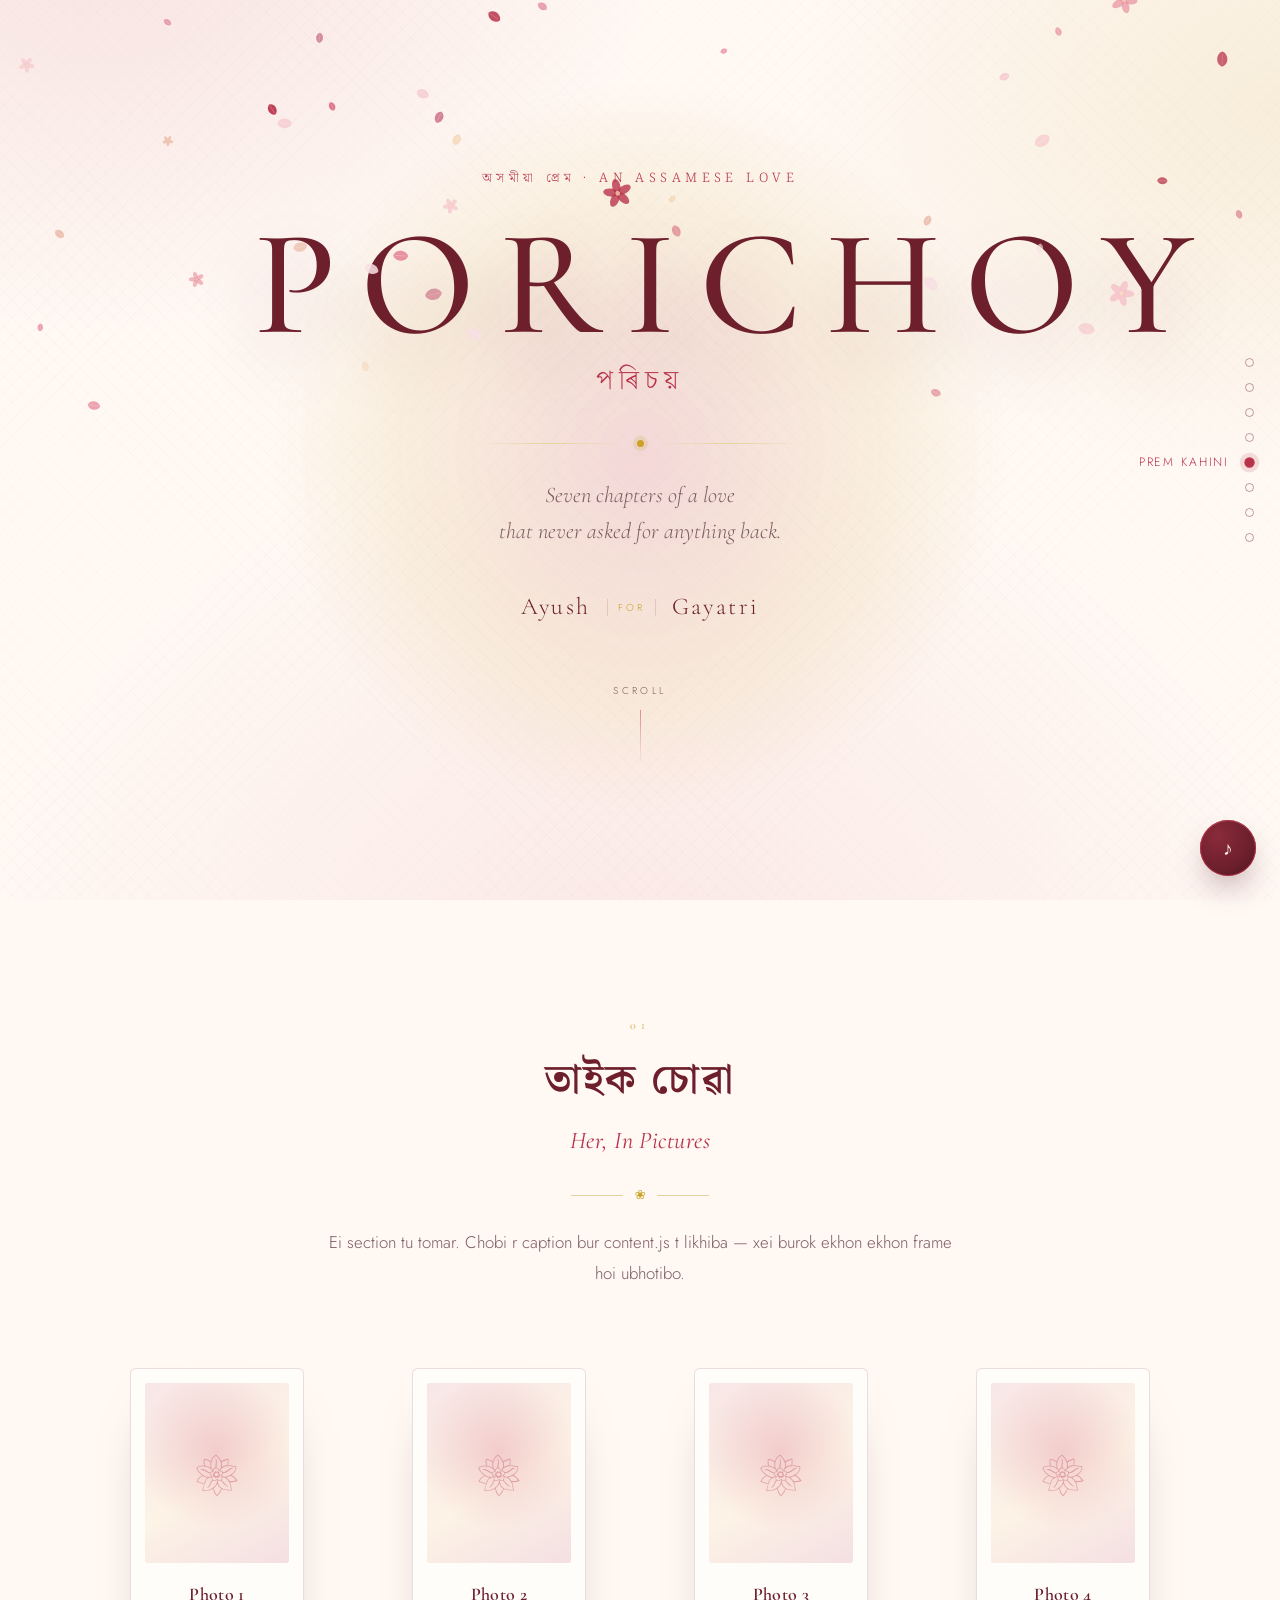
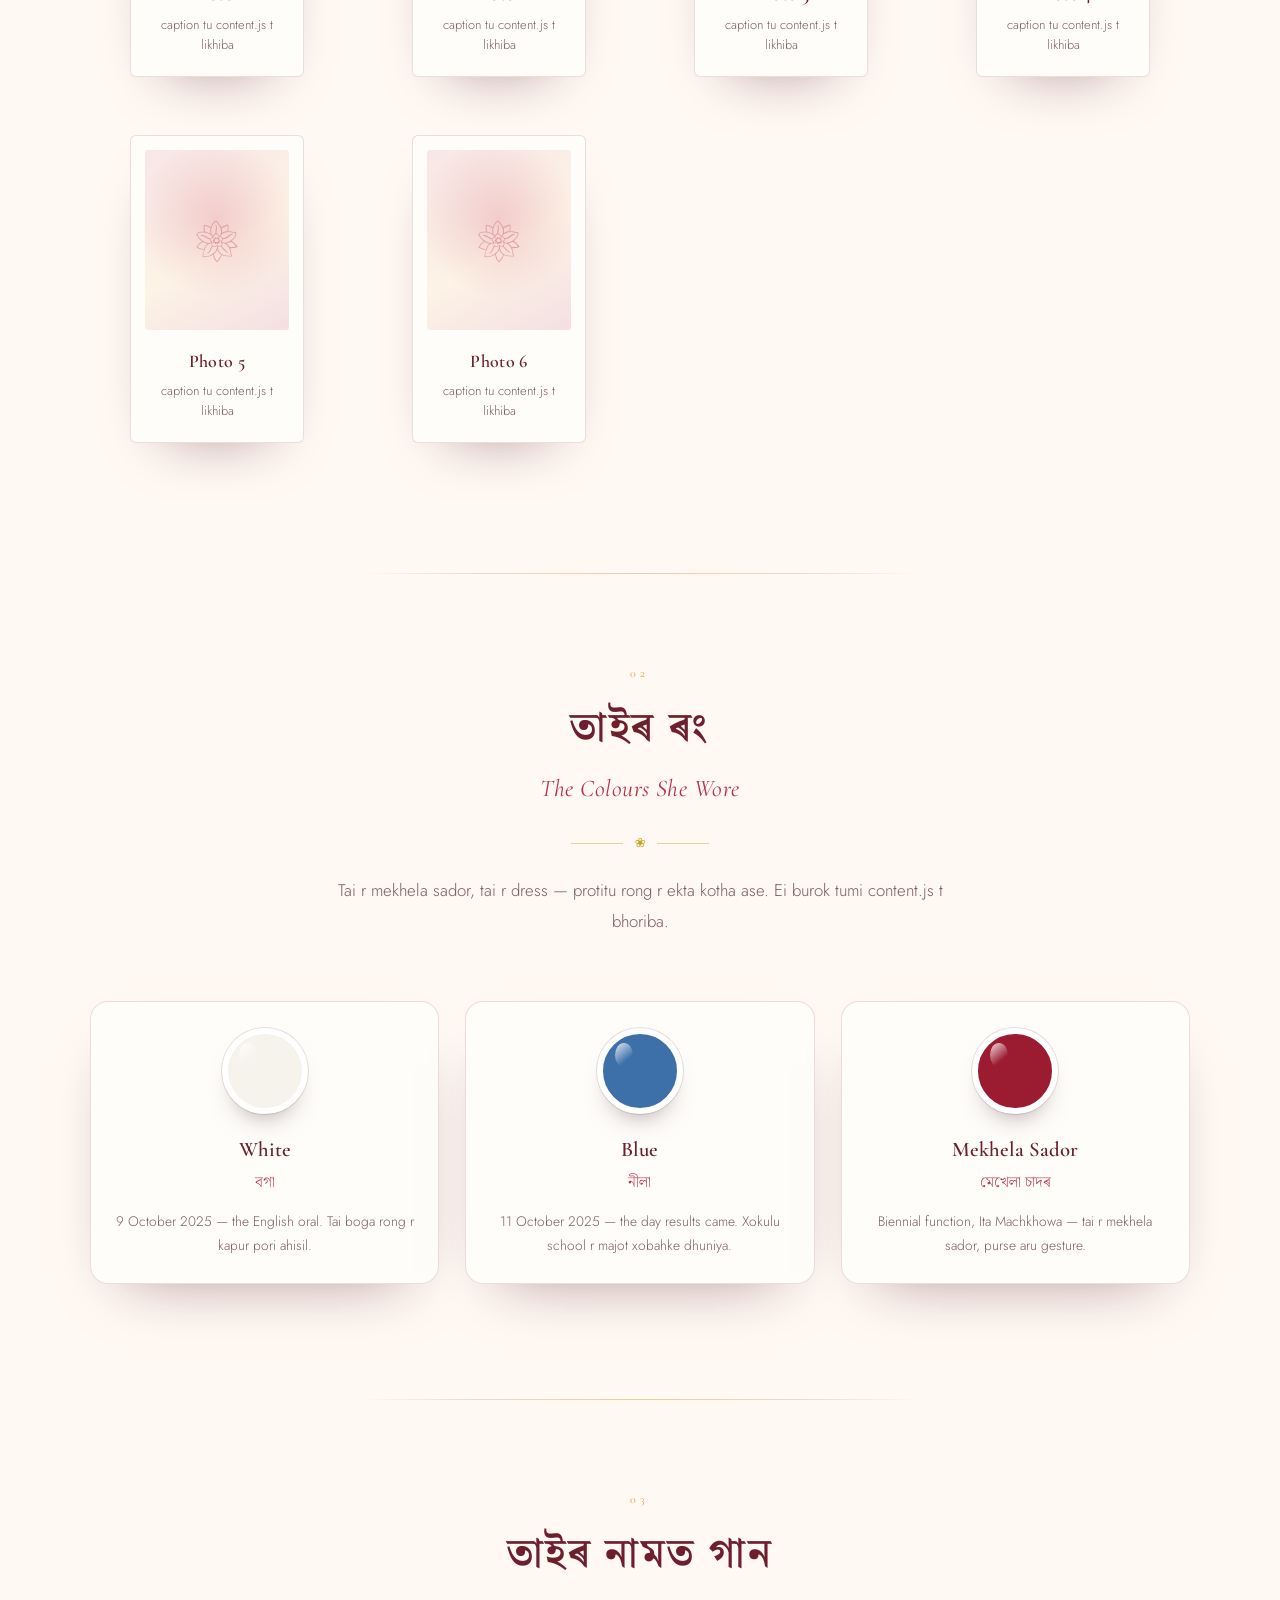
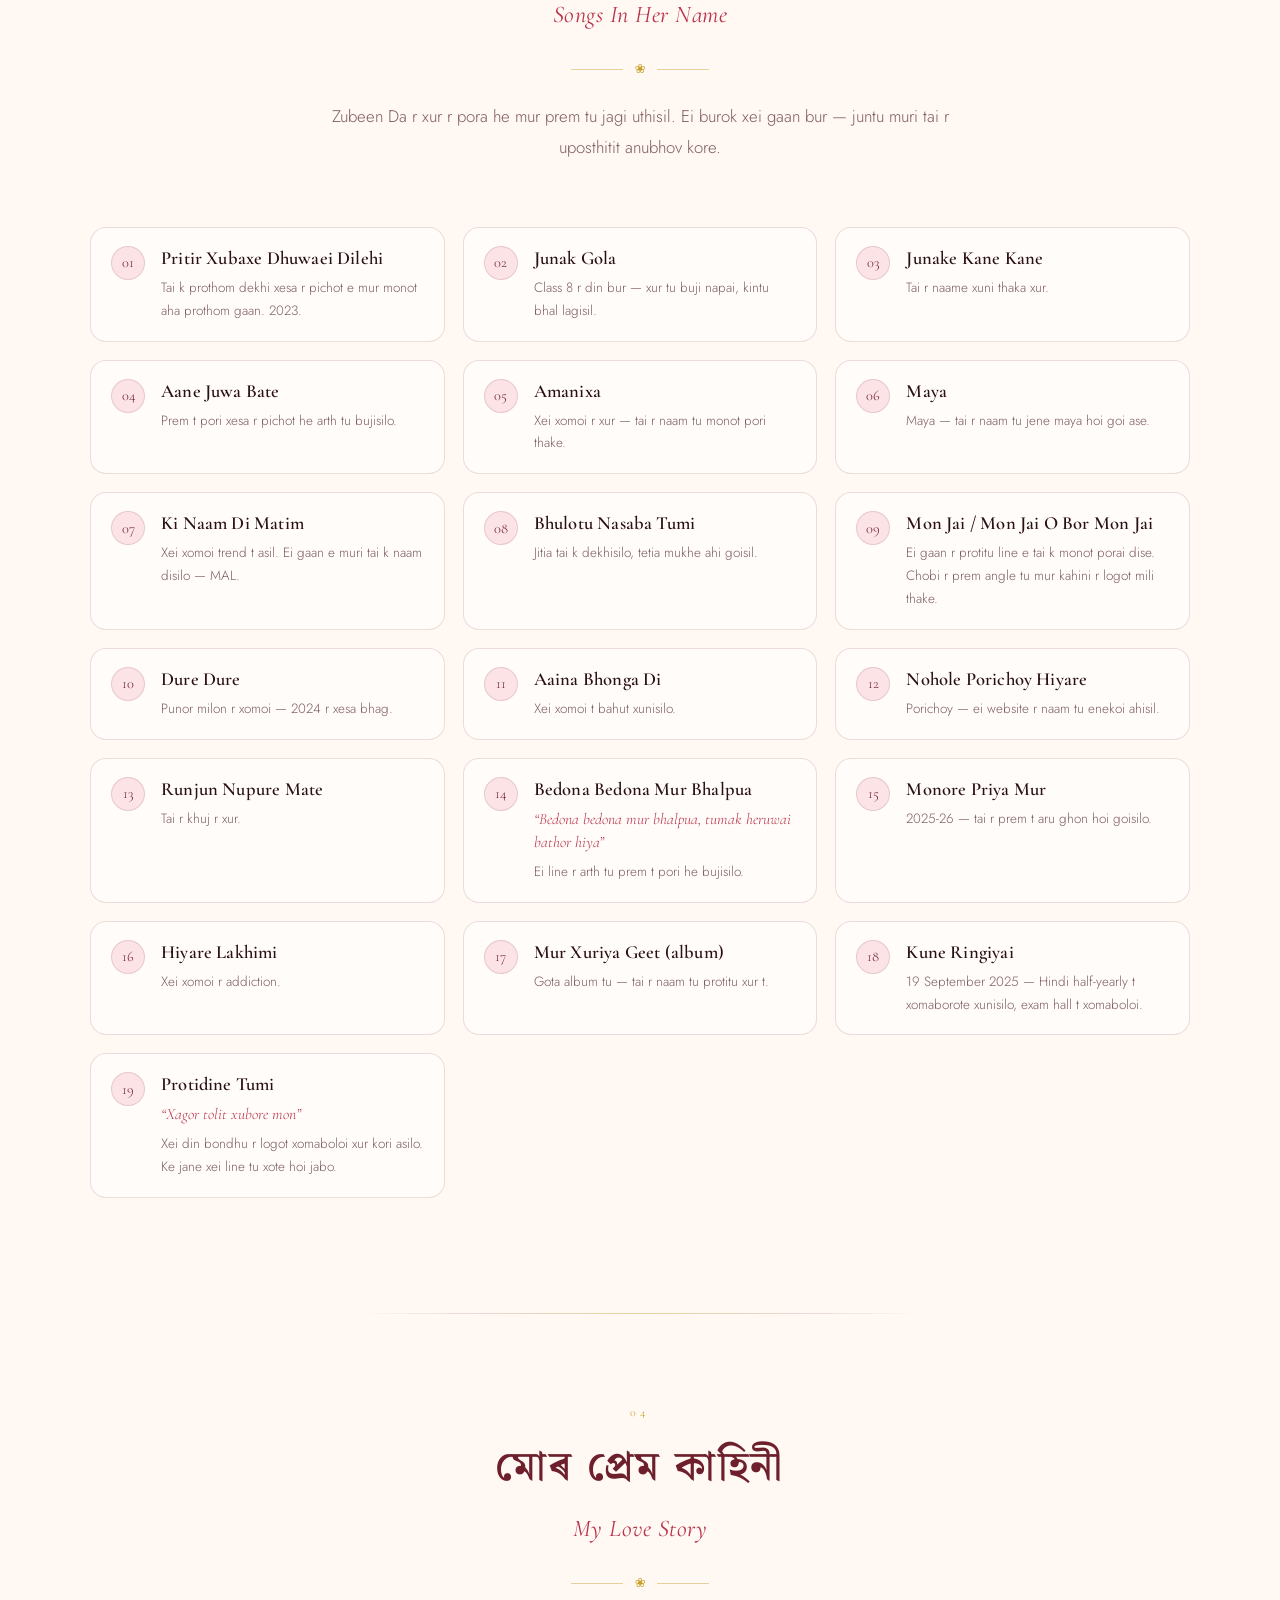
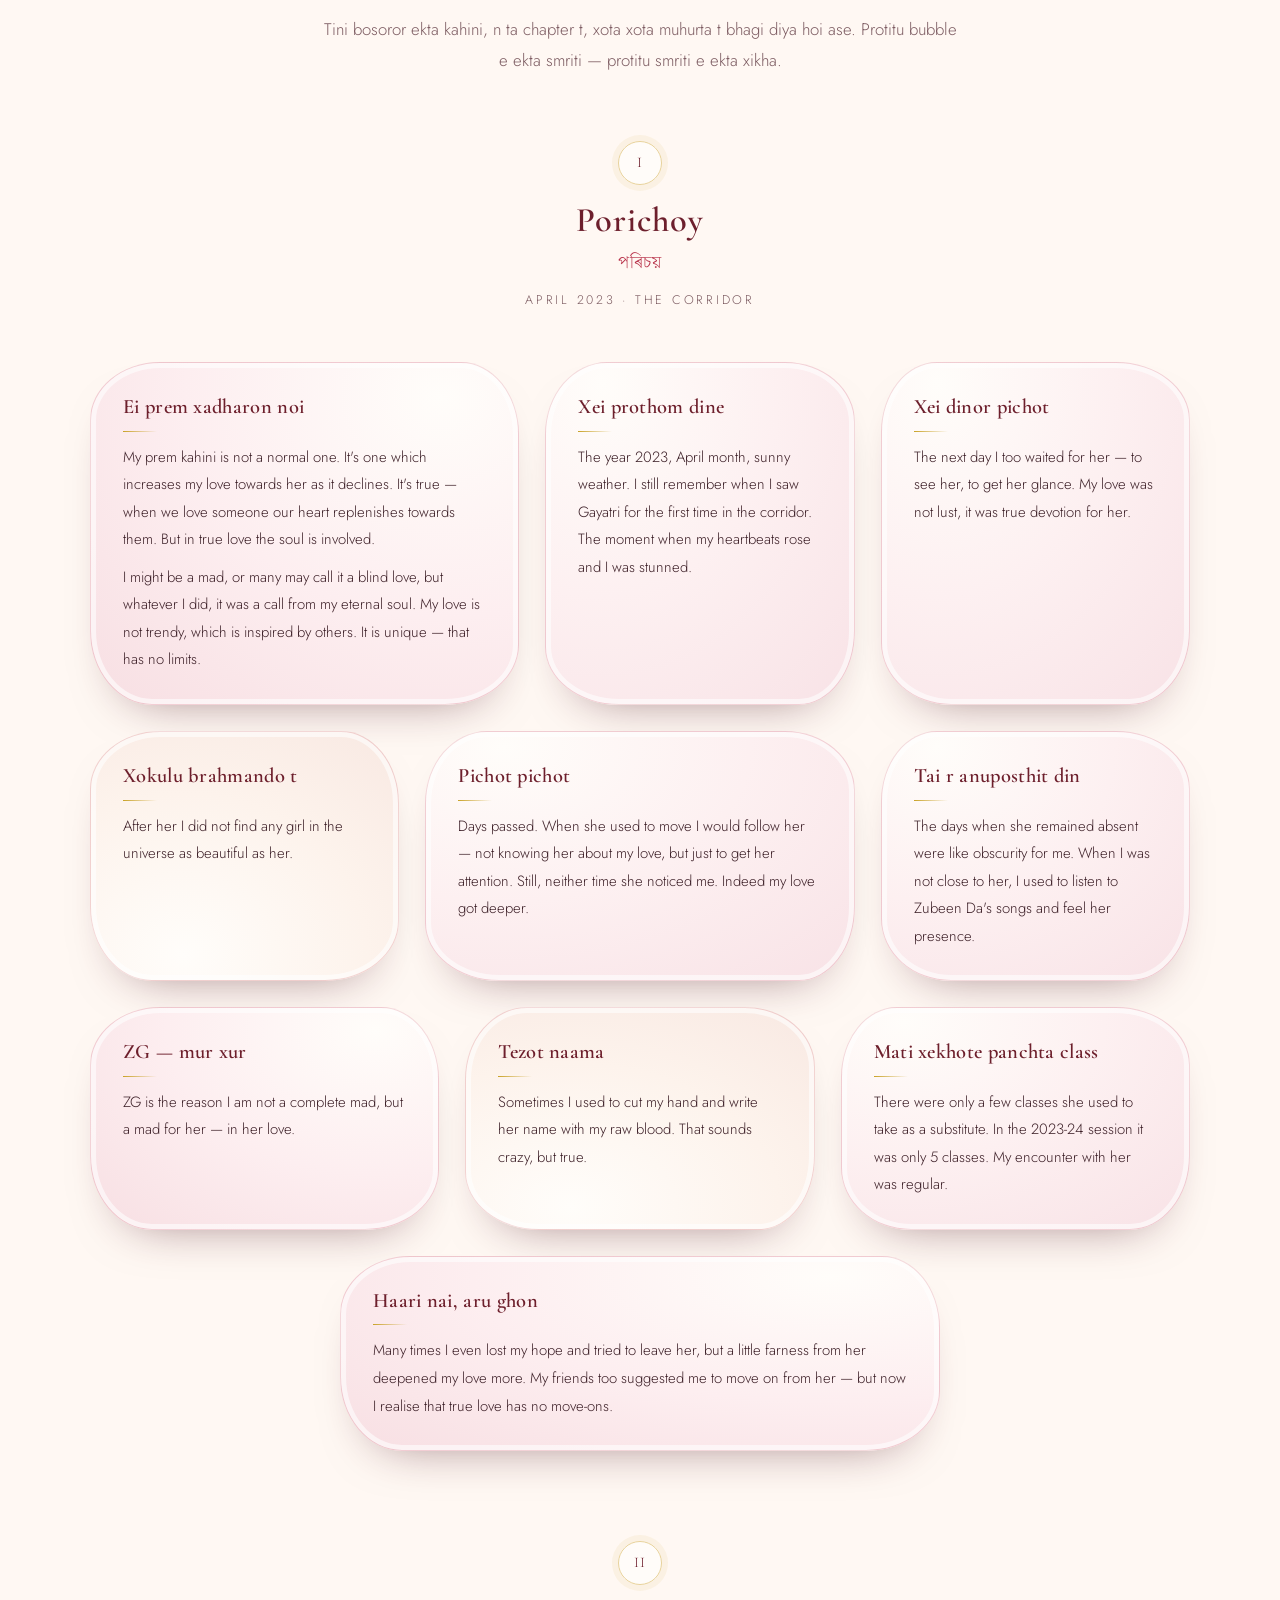
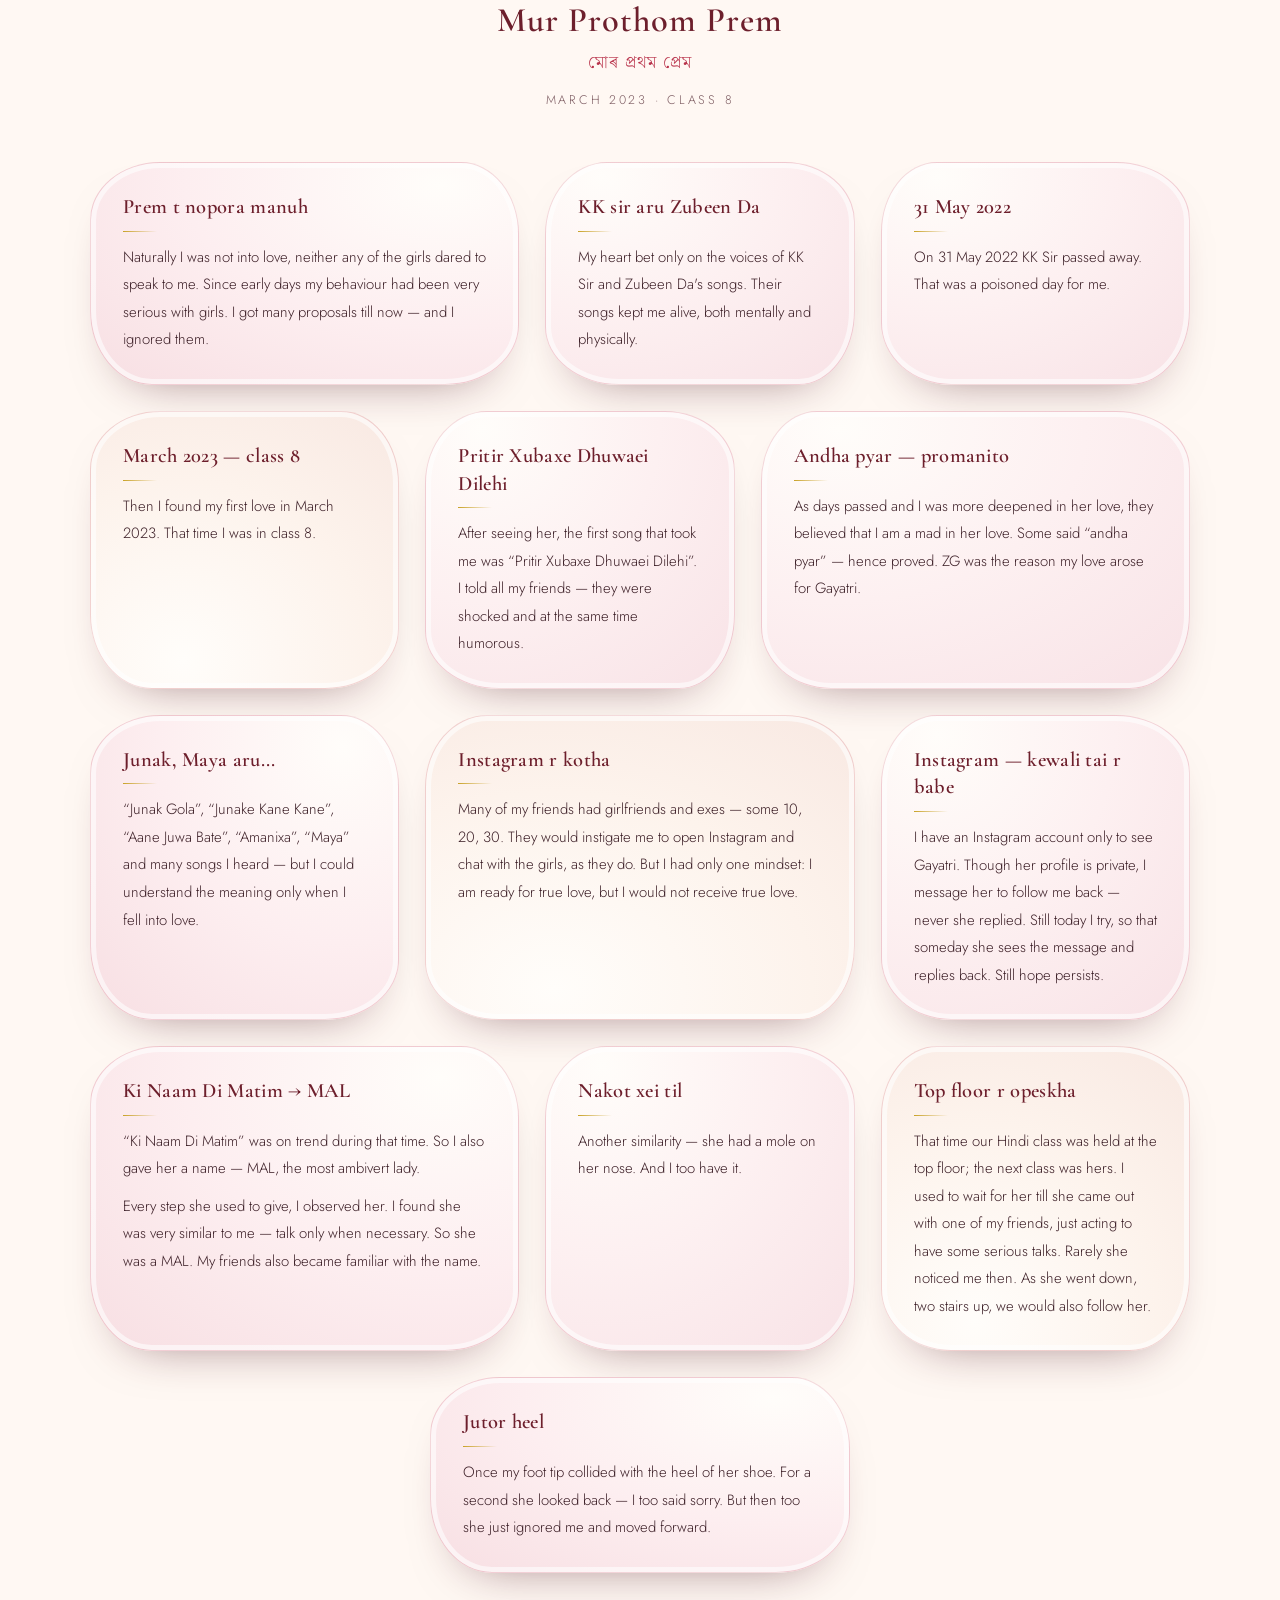
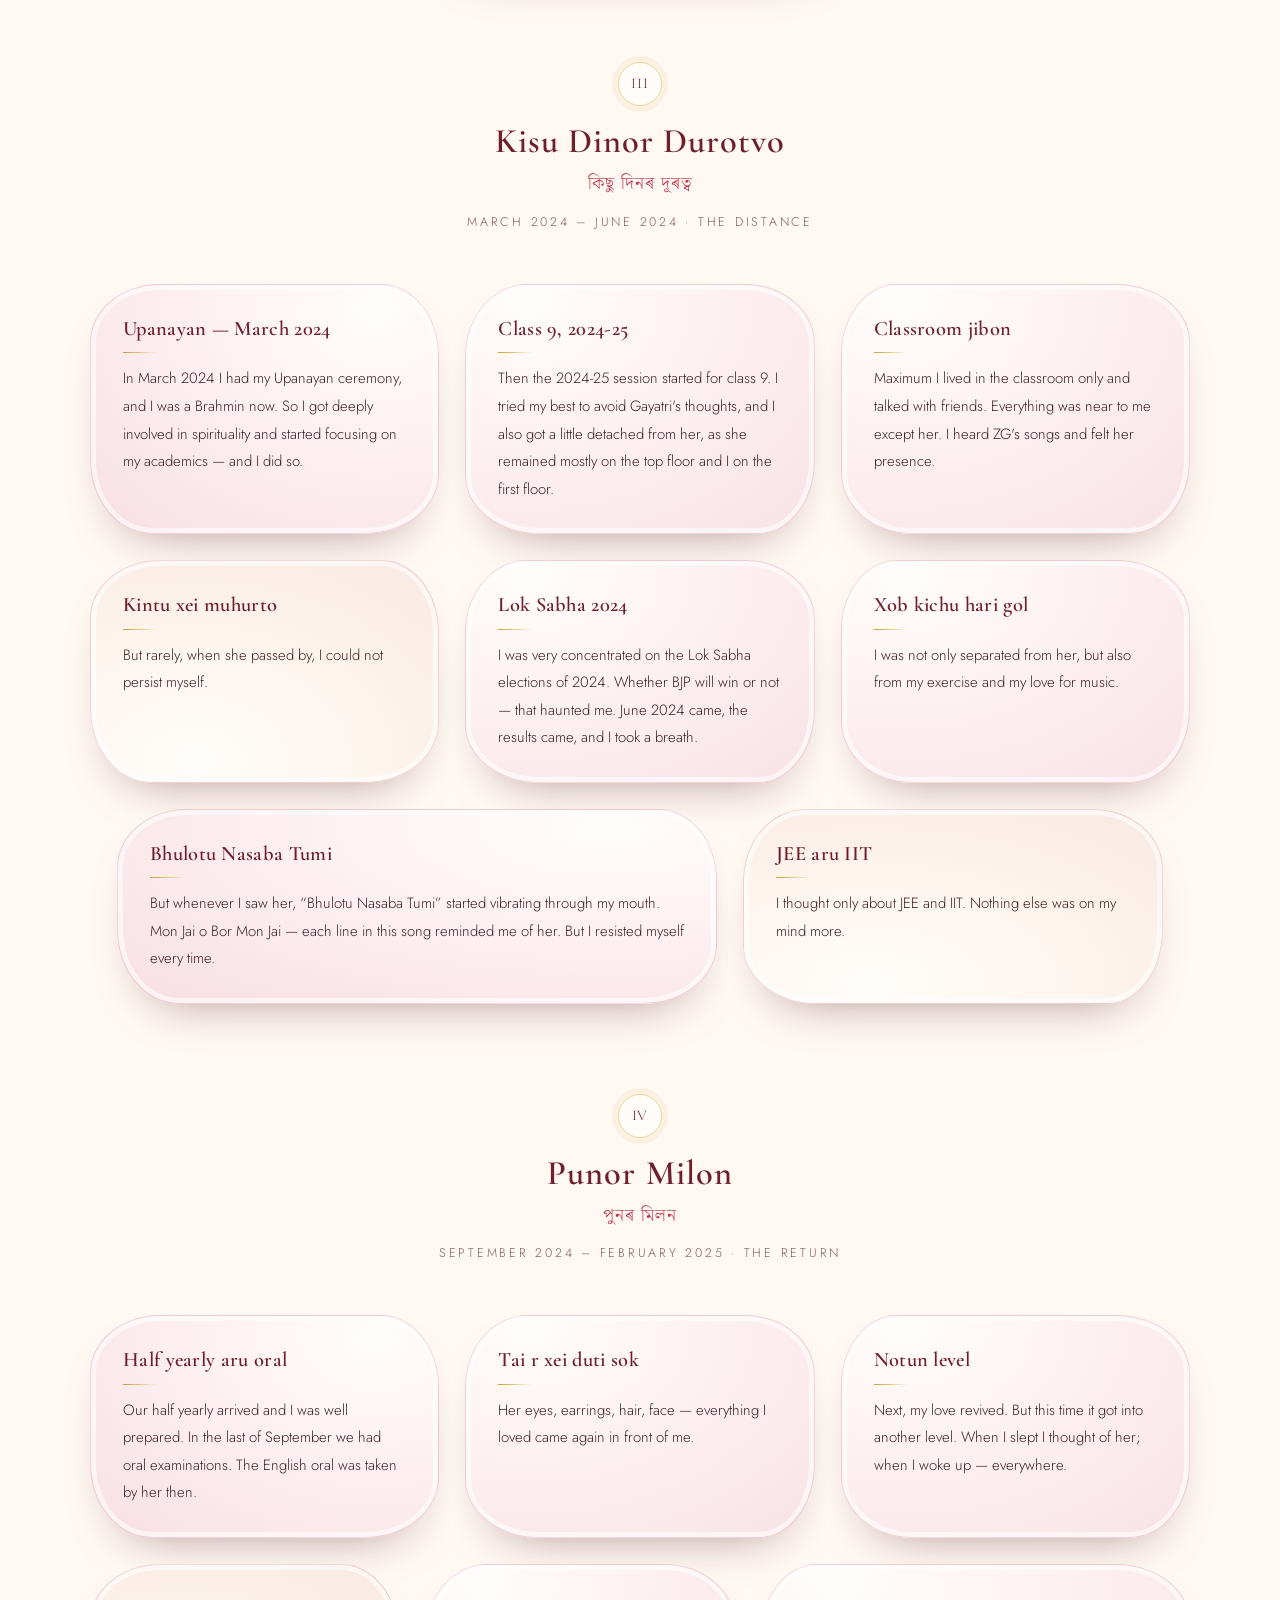
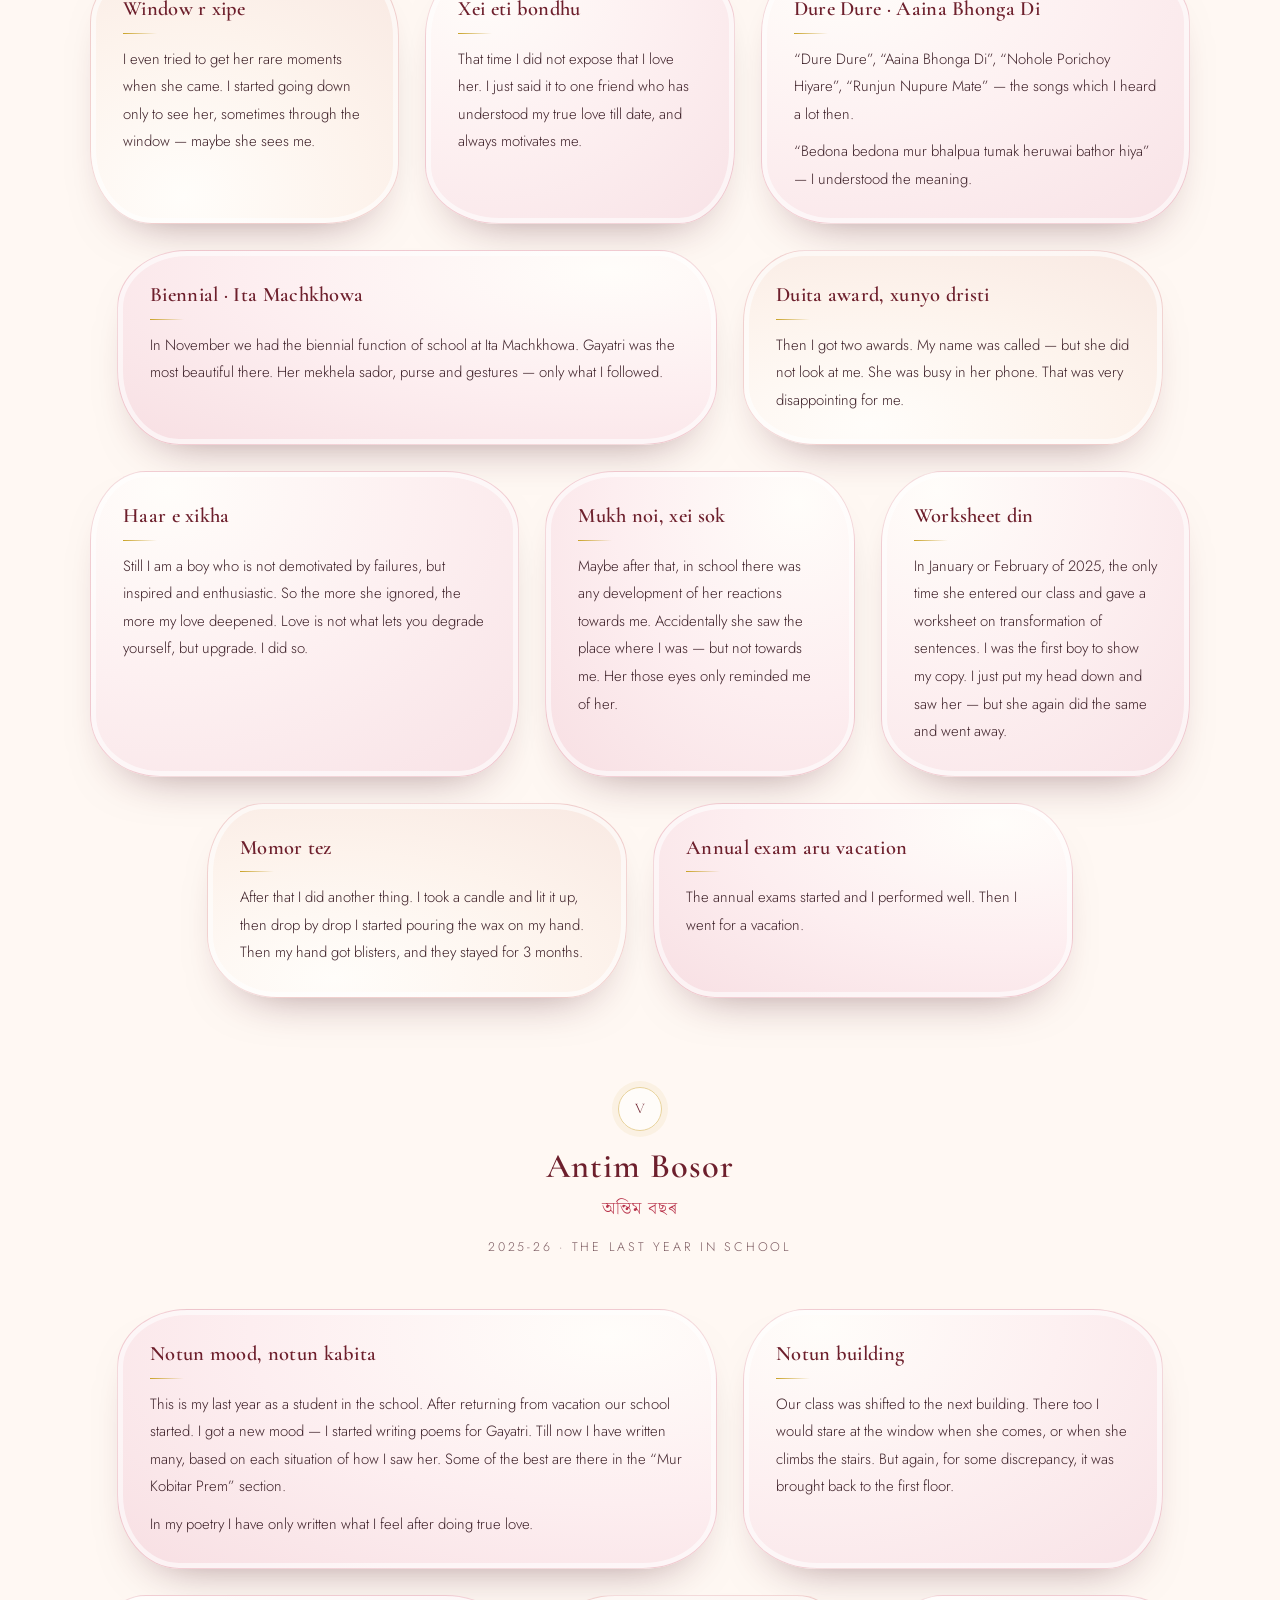
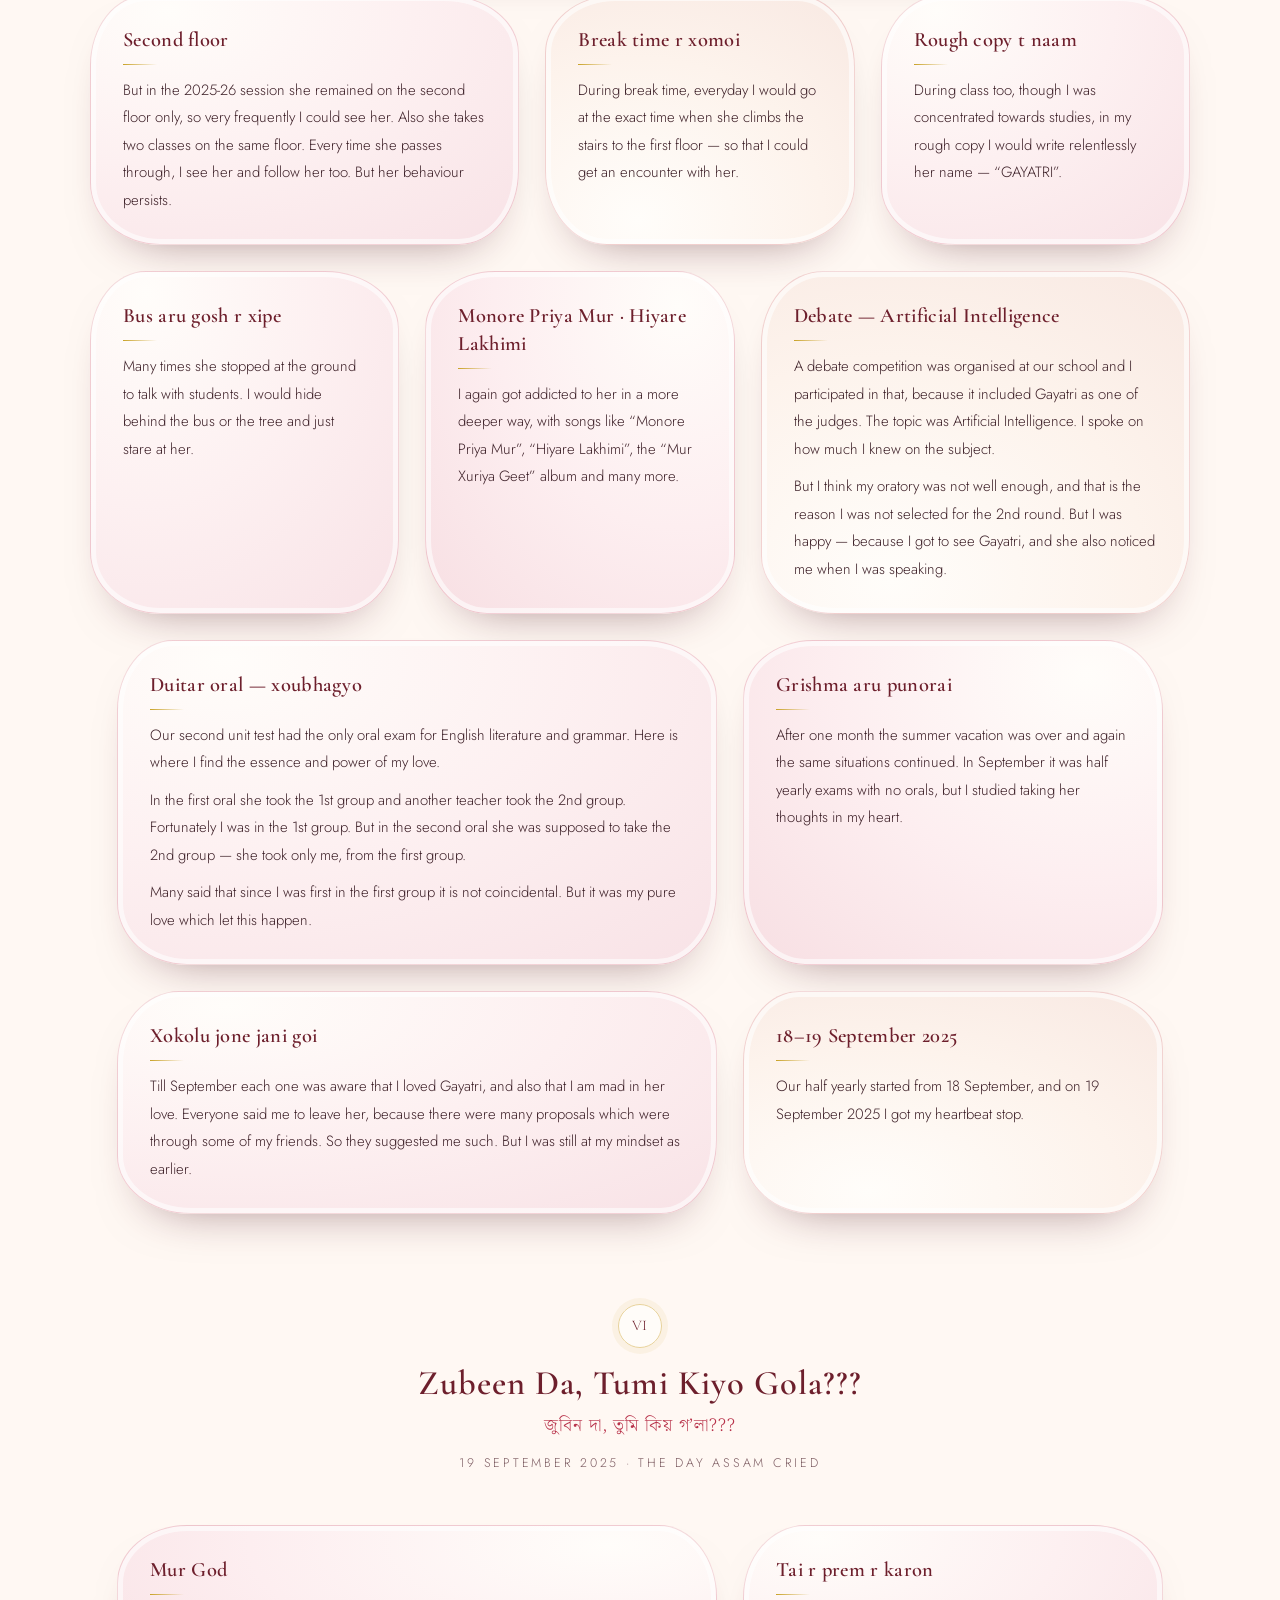
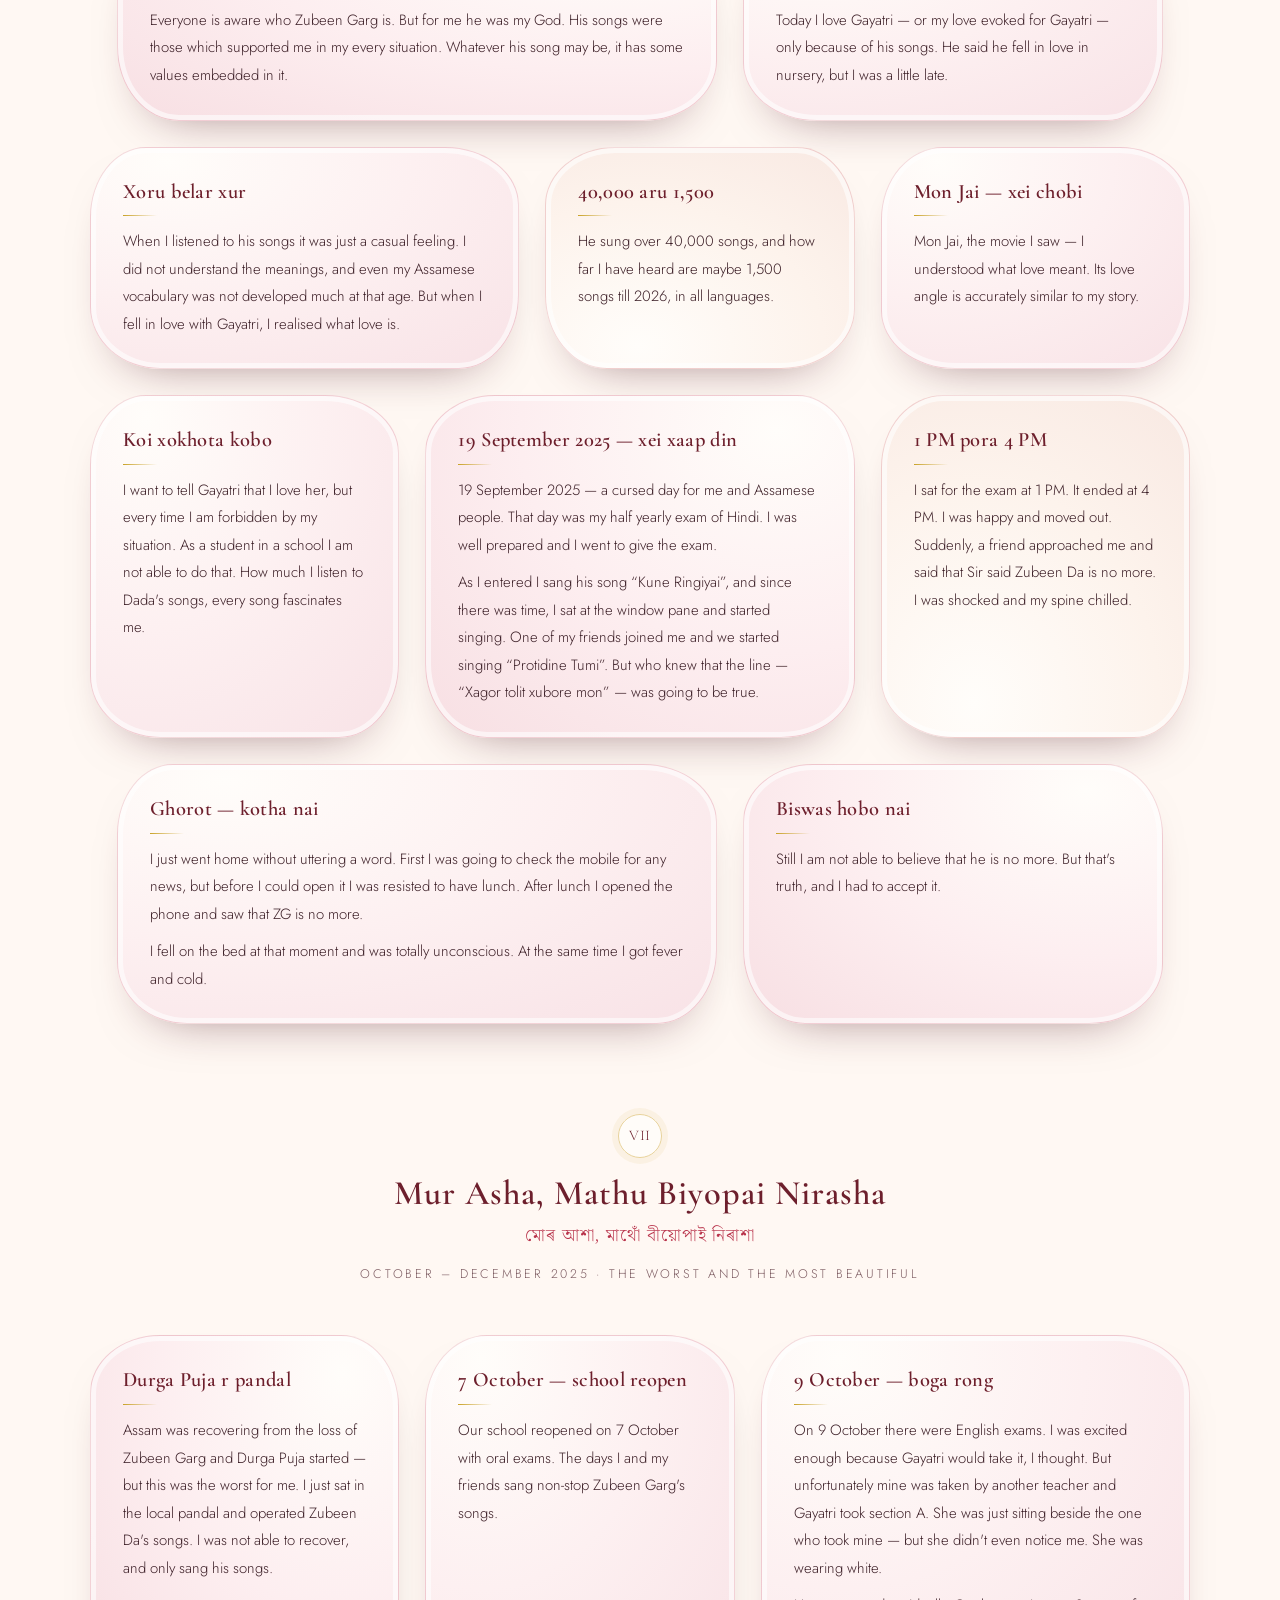
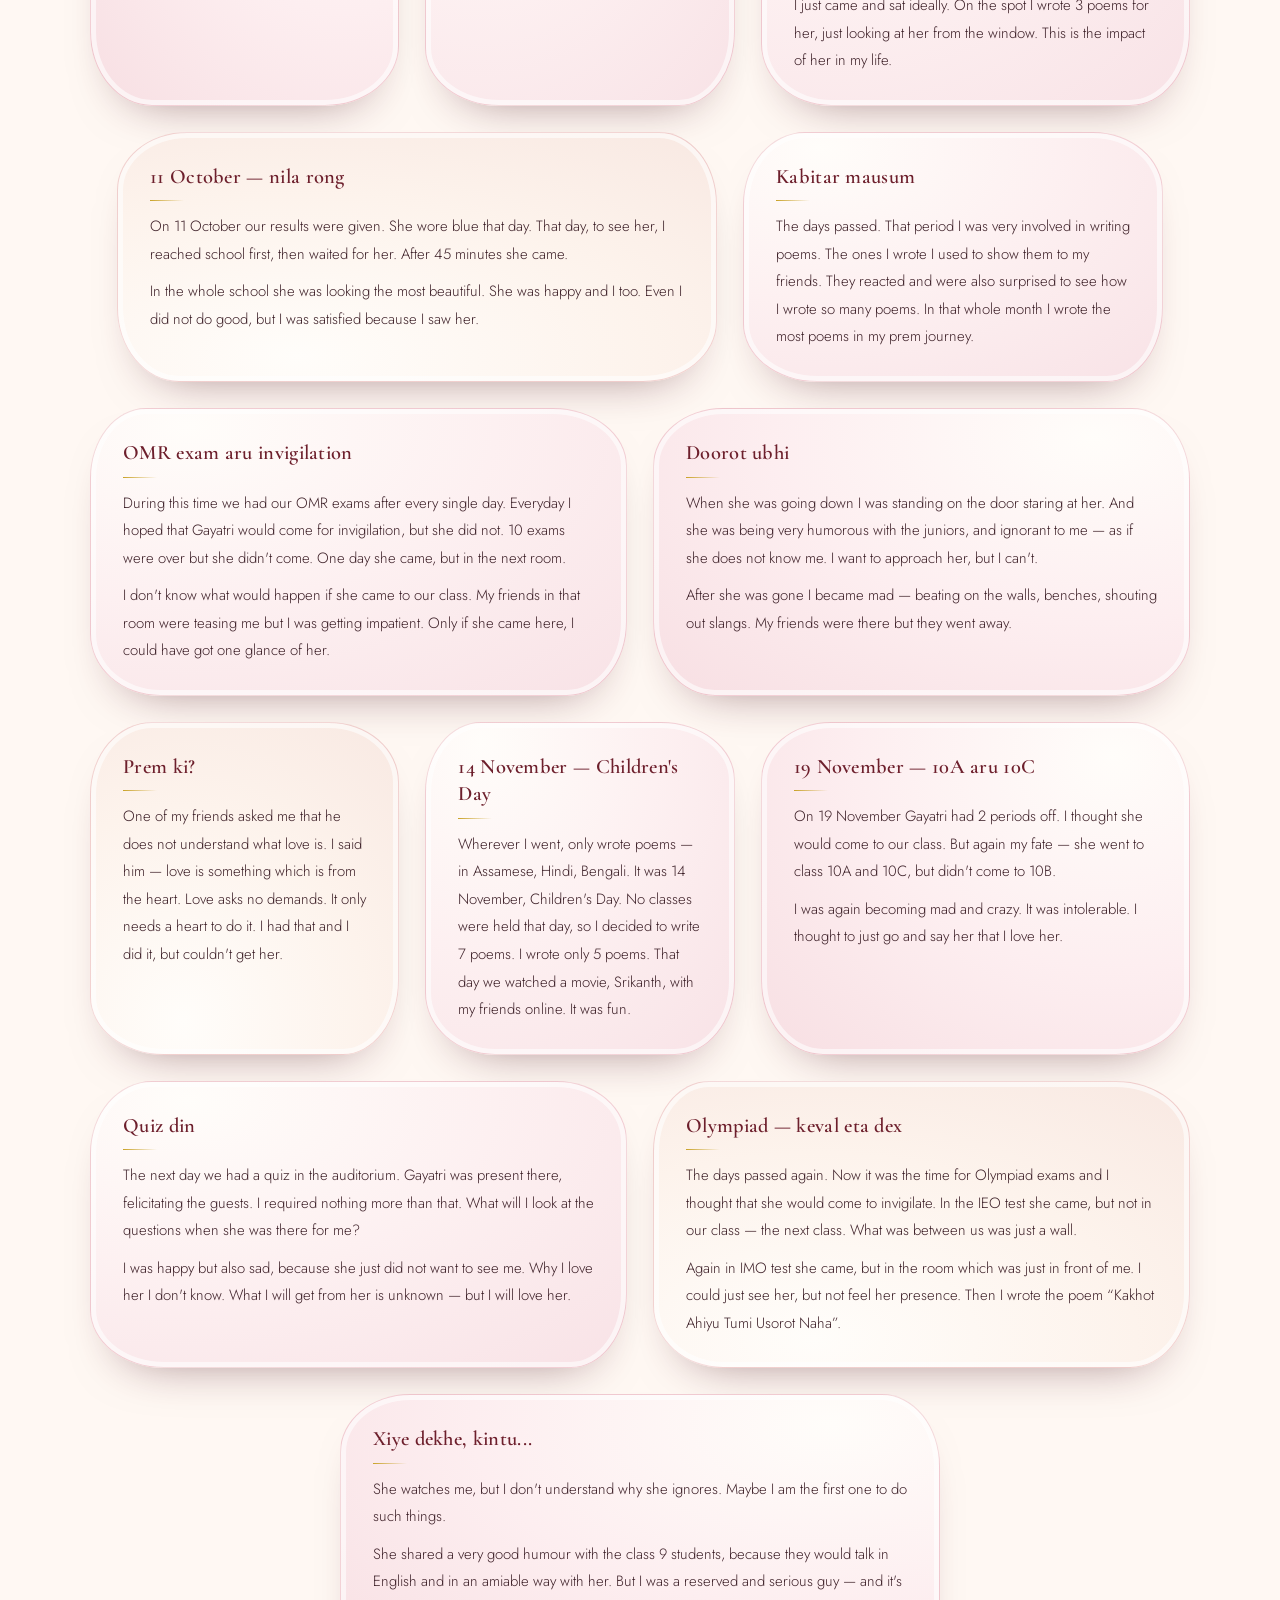
==== index.html @ 307da518 "Add files via upload" ====
<!DOCTYPE html>
<html lang="as">
<head>
<meta charset="utf-8">
<meta name="viewport" content="width=device-width, initial-scale=1">
<title>PORICHOY · পৰিচয়</title>
<meta name="description" content="Porichoy — a love story in seven chapters. Written in Assam, for one name.">
<meta name="theme-color" content="#6d1f2c">

<link rel="preconnect" href="https://fonts.googleapis.com">
<link rel="preconnect" href="https://fonts.gstatic.com" crossorigin>
<link href="https://fonts.googleapis.com/css2?family=Cormorant+Garamond:ital,wght@0,300;0,400;0,500;0,600;0,700;1,300;1,400;1,500;1,600&family=Jost:wght@300;400;500;600&family=Noto+Serif+Bengali:wght@400;500;600;700&display=swap" rel="stylesheet">

<link rel="stylesheet" href="style.css">
</head>

<body>

<!-- falling flowers -->
<canvas id="petals" aria-hidden="true"></canvas>

<!-- reading progress -->
<div class="progress" id="progress" aria-hidden="true"></div>

<!-- chapter dots -->
<nav class="dots" id="dots" aria-label="Chapters"></nav>

<!-- music button -->
<button class="music" id="musicBtn" type="button" aria-label="Play music" aria-pressed="false">
  <span class="music__ring"></span>
  <span class="music__ring music__ring--2"></span>
  <span class="music__icon" aria-hidden="true">♪</span>
  <span class="music__tip" id="musicTip">Mon Jai — Zubeen Garg</span>
</button>

<!-- ================= HERO ================= -->
<header class="hero" id="top">
  <div class="hero__glow" aria-hidden="true"></div>
  <div class="hero__inner">
    <p class="hero__kicker">অসমীয়া প্ৰেম · an Assamese love</p>

    <h1 class="hero__title" data-split>PORICHOY</h1>
    <p class="hero__as">পৰিচয়</p>

    <div class="hero__rule" aria-hidden="true"><span></span></div>

    <p class="hero__line">Seven chapters of a love<br>that never asked for anything back.</p>

    <p class="hero__names">
      <span>Ayush</span>
      <i aria-hidden="true">for</i>
      <span>Gayatri</span>
    </p>

    <a class="hero__cue" href="#sec1">
      <span class="hero__cueText">scroll</span>
      <span class="hero__cueLine" aria-hidden="true"></span>
    </a>
  </div>
</header>

<!-- ================= MAIN ================= -->
<main id="main">

  <section class="sec" id="sec1" data-nav="Gayatri">
    <div class="wrap" data-render="sec1"></div>
  </section>

  <section class="sec" id="sec2" data-nav="Rong">
    <div class="wrap" data-render="sec2"></div>
  </section>

  <section class="sec sec--songs" id="sec3" data-nav="Xur">
    <div class="wrap" data-render="sec3"></div>
  </section>

  <section class="sec sec--story" id="sec4" data-nav="Prem Kahini">
    <div class="wrap" data-render="sec4"></div>
  </section>

  <section class="sec" id="sec5" data-nav="Xikha">
    <div class="wrap" data-render="sec5"></div>
  </section>

  <section class="sec sec--poems" id="sec6" data-nav="Kabita">
    <div class="wrap" data-render="sec6"></div>
  </section>

  <section class="sec sec--geet" id="sec7" data-nav="Geet">
    <div class="wrap" data-render="sec7"></div>
  </section>

</main>

<!-- ================= FOOTER ================= -->
<footer class="foot">
  <div class="foot__orn" aria-hidden="true">❀</div>
  <p class="foot__line">Love asks no demands. It only needs a heart to do it.</p>
  <p class="foot__as">ভাল পোৱা · ভালপোৱা</p>
  <p class="foot__small">PORICHOY — written by Ayush, for Gayatri. Made in Assam.</p>
</footer>

<script src="content.js"></script>
<script src="main.js"></script>
</body>
</html>
---- style.css ----
/* =====================================================================
   PORICHOY  ·  পৰিচয়  —  stylesheet
   Assamese love theme: gamosa red, ivory, gold, soft blushes.
   ===================================================================== */

/* ---------- 1. TOKENS ---------- */
:root{
  --cream:#fff8f3;
  --paper:#fffdfa;
  --ink:#2a1015;
  --wine:#6d1f2c;
  --wine-deep:#4a1420;
  --rose:#b8324a;
  --rose-soft:#e08a99;
  --blush:#fbe3e6;
  --gold:#c9a227;
  --gold-soft:#e7d19a;
  --muted:#7d5c62;
  --line:rgba(109,31,44,.14);

  --serif:"Cormorant Garamond", "Noto Serif Bengali", Georgia, "Times New Roman", serif;
  --sans:"Jost", system-ui, -apple-system, "Segoe UI", sans-serif;
  --as:"Noto Serif Bengali", "Cormorant Garamond", serif;

  --shadow-soft:0 26px 60px -38px rgba(74,20,32,.55);
  --shadow-big:0 40px 90px -50px rgba(74,20,32,.6);
  --ease:cubic-bezier(.22,.7,.28,1);
}

*,*::before,*::after{box-sizing:border-box}

html{scroll-behavior:smooth; -webkit-text-size-adjust:100%}

body{
  margin:0;
  background:var(--cream);
  color:var(--ink);
  font-family:var(--sans);
  font-weight:300;
  font-size:clamp(15px,1.05vw,17px);
  line-height:1.75;
  overflow-x:hidden;
  -webkit-font-smoothing:antialiased;
  background-image:
    radial-gradient(900px 620px at 8% -6%, rgba(184,50,74,.10), transparent 62%),
    radial-gradient(800px 620px at 100% 12%, rgba(201,162,39,.12), transparent 60%),
    radial-gradient(1000px 800px at 50% 108%, rgba(224,138,153,.14), transparent 66%);
  background-attachment:fixed;
}

/* faint assamese-ish weave */
body::before{
  content:"";
  position:fixed; inset:0; z-index:0; pointer-events:none;
  opacity:.5;
  background-image:
    repeating-linear-gradient(45deg, rgba(109,31,44,.028) 0 1px, transparent 1px 12px),
    repeating-linear-gradient(-45deg, rgba(109,31,44,.028) 0 1px, transparent 1px 12px);
}

img{max-width:100%; display:block}
a{color:inherit}

::selection{background:var(--rose); color:#fff}

/* ---------- 2. PETALS CANVAS ---------- */
#petals{
  position:fixed; inset:0; width:100%; height:100%;
  pointer-events:none; z-index:40;
}

/* ---------- 3. PROGRESS ---------- */
.progress{
  position:fixed; top:0; left:0; height:2px; width:0%;
  background:linear-gradient(90deg,var(--gold),var(--rose),var(--wine));
  z-index:70; transition:width .12s linear;
}

/* ---------- 4. DOT NAV ---------- */
.dots{
  position:fixed; right:26px; top:50%; transform:translateY(-50%);
  z-index:60; display:flex; flex-direction:column; gap:16px;
}
.dots a{
  position:relative; width:9px; height:9px; border-radius:50%;
  background:transparent; border:1px solid rgba(109,31,44,.42);
  display:block; transition:all .35s var(--ease);
}
.dots a::after{
  content:attr(data-label);
  position:absolute; right:22px; top:50%; transform:translateY(-50%) translateX(6px);
  font-family:var(--sans); font-size:10.5px; letter-spacing:.16em; text-transform:uppercase;
  color:var(--wine); white-space:nowrap; opacity:0; pointer-events:none;
  transition:all .3s var(--ease);
}
.dots a:hover{background:var(--rose-soft); border-color:var(--rose)}
.dots a:hover::after{opacity:1; transform:translateY(-50%) translateX(0)}
.dots a.is-active{
  background:var(--rose); border-color:var(--rose);
  box-shadow:0 0 0 4px rgba(184,50,74,.14);
  transform:scale(1.15);
}
.dots a.is-active::after{opacity:1; transform:translateY(-50%) translateX(0); color:var(--rose)}

/* ---------- 5. MUSIC BUTTON ---------- */
.music{
  position:fixed; right:24px; bottom:24px; z-index:65;
  width:56px; height:56px; border-radius:50%; border:0; cursor:pointer;
  background:radial-gradient(circle at 32% 28%, #8a2a3a, var(--wine) 60%, var(--wine-deep));
  color:#fff6ec; display:grid; place-items:center;
  box-shadow:0 16px 34px -14px rgba(74,20,32,.75), inset 0 1px 0 rgba(255,255,255,.25);
  transition:transform .4s var(--ease), box-shadow .4s var(--ease);
}
.music:hover{transform:translateY(-3px) scale(1.04)}
.music__icon{font-size:19px; line-height:1; position:relative; z-index:2; transition:opacity .3s}
.music__ring{
  position:absolute; inset:0; border-radius:50%;
  border:1px solid rgba(184,50,74,.6);
  animation:pulseRing 3.4s ease-out infinite;
}
.music__ring--2{animation-delay:1.7s}
.music.is-playing .music__ring{animation-duration:1.6s}
.music.is-playing .music__ring--2{animation-delay:.8s}
.music.is-playing .music__icon{animation:spinNote 5s linear infinite}
.music__tip{
  position:absolute; right:70px; top:50%; transform:translateY(-50%) translateX(6px);
  font-family:var(--sans); font-size:10.5px; letter-spacing:.14em; text-transform:uppercase;
  color:var(--wine); background:rgba(255,253,250,.94);
  border:1px solid var(--line); padding:7px 12px; border-radius:999px;
  white-space:nowrap; opacity:0; pointer-events:none; transition:all .3s var(--ease);
  box-shadow:var(--shadow-soft);
}
.music:hover .music__tip{opacity:1; transform:translateY(-50%) translateX(0)}

@keyframes pulseRing{
  0%{transform:scale(1); opacity:.85}
  70%{transform:scale(1.75); opacity:0}
  100%{transform:scale(1.75); opacity:0}
}
@keyframes spinNote{ to{ transform:rotate(360deg) } }

/* ---------- 6. HERO ---------- */
.hero{
  position:relative; z-index:2;
  min-height:100svh; display:grid; place-items:center;
  padding:96px 24px 64px; text-align:center; overflow:hidden;
}
.hero__glow{
  position:absolute; width:min(760px,92vw); aspect-ratio:1; border-radius:50%;
  background:radial-gradient(circle, rgba(184,50,74,.16), rgba(201,162,39,.10) 45%, transparent 68%);
  filter:blur(6px); animation:breathe 12s ease-in-out infinite;
}
@keyframes breathe{
  0%,100%{transform:scale(1); opacity:.85}
  50%{transform:scale(1.1); opacity:1}
}
.hero__inner{position:relative; max-width:820px}

.hero__kicker{
  margin:0 0 26px; font-family:var(--as); font-size:clamp(11px,1.2vw,13px);
  letter-spacing:.34em; text-transform:uppercase; color:var(--rose);
  opacity:0; animation:riseIn 1s var(--ease) .15s forwards;
}

.hero__title{
  margin:0; font-family:var(--serif); font-weight:500;
  font-size:clamp(3.1rem,12.5vw,9.4rem); line-height:.9;
  letter-spacing:.16em; text-indent:.16em;
  color:var(--wine);
  text-shadow:0 30px 70px rgba(109,31,44,.22);
  opacity:0; animation:riseIn 1.3s var(--ease) .3s forwards;
}
.hero__as{
  margin:6px 0 0; font-family:var(--as); font-size:clamp(1.15rem,2.6vw,1.7rem);
  color:var(--rose); letter-spacing:.22em;
  opacity:0; animation:riseIn 1.2s var(--ease) .5s forwards;
}

.hero__rule{
  display:flex; align-items:center; justify-content:center; gap:14px;
  margin:34px auto 30px; max-width:320px;
  opacity:0; animation:riseIn 1.2s var(--ease) .65s forwards;
}
.hero__rule::before,.hero__rule::after{
  content:""; height:1px; flex:1;
  background:linear-gradient(90deg,transparent,var(--gold-soft),transparent);
}
.hero__rule span{
  width:7px; height:7px; border-radius:50%; background:var(--gold);
  box-shadow:0 0 0 4px rgba(201,162,39,.16);
}

.hero__line{
  margin:0 auto; max-width:520px; font-family:var(--serif); font-style:italic;
  font-size:clamp(1.05rem,2vw,1.4rem); line-height:1.6; color:var(--muted);
  opacity:0; animation:riseIn 1.2s var(--ease) .8s forwards;
}

.hero__names{
  margin:38px 0 0; display:flex; align-items:center; justify-content:center; gap:16px;
  font-family:var(--serif); font-size:clamp(1.1rem,2.4vw,1.5rem); color:var(--wine);
  letter-spacing:.1em;
  opacity:0; animation:riseIn 1.2s var(--ease) .95s forwards;
}
.hero__names i{
  font-family:var(--sans); font-style:normal; font-size:10px; letter-spacing:.3em;
  text-transform:uppercase; color:var(--gold);
  padding:0 10px; border-left:1px solid var(--line); border-right:1px solid var(--line);
}

.hero__cue{
  margin-top:54px; display:inline-flex; flex-direction:column; align-items:center; gap:10px;
  text-decoration:none; color:var(--muted);
  opacity:0; animation:riseIn 1.2s var(--ease) 1.1s forwards;
}
.hero__cueText{font-size:10px; letter-spacing:.34em; text-transform:uppercase}
.hero__cueLine{
  width:1px; height:54px;
  background:linear-gradient(180deg,var(--rose-soft),transparent);
  position:relative; overflow:hidden;
}
.hero__cueLine::after{
  content:""; position:absolute; top:-54px; left:0; width:1px; height:54px;
  background:var(--rose); animation:cueDrop 2.4s ease-in-out infinite;
}
@keyframes cueDrop{
  0%{top:-54px} 60%{top:54px} 100%{top:54px}
}
@keyframes riseIn{
  from{opacity:0; transform:translateY(26px)}
  to{opacity:1; transform:translateY(0)}
}

/* ---------- 7. SECTIONS ---------- */
.wrap{
  max-width:1180px; margin:0 auto; padding:0 clamp(18px,4vw,40px);
  position:relative; z-index:2;
}
.sec{
  position:relative;
  padding:clamp(72px,9vw,132px) 0;
}
.sec + .sec{padding-top:clamp(60px,7vw,104px)}
.sec + .sec::before{
  content:""; position:absolute; top:0; left:50%; transform:translateX(-50%);
  width:min(560px,72vw); height:1px;
  background:linear-gradient(90deg,transparent,var(--line) 20%,var(--gold-soft) 50%,var(--line) 80%,transparent);
}

/* section head */
.head{text-align:center; margin-bottom:clamp(42px,5vw,72px)}
.head__no{
  display:block; font-family:var(--serif); font-size:12px; letter-spacing:.4em;
  color:var(--gold); margin-bottom:16px;
}
.head__as{
  margin:0; font-family:var(--as); font-size:clamp(1.5rem,4.2vw,2.6rem);
  font-weight:600; color:var(--wine); letter-spacing:.06em; line-height:1.4;
}
.head__title{
  margin:10px 0 0; font-family:var(--serif); font-style:italic; font-weight:400;
  font-size:clamp(1.05rem,2.2vw,1.5rem); color:var(--rose); letter-spacing:.02em;
}
.head__orn{
  margin:22px auto 20px; display:flex; align-items:center; justify-content:center; gap:12px;
  color:var(--gold); font-size:13px;
}
.head__orn::before,.head__orn::after{
  content:""; width:52px; height:1px; background:var(--gold-soft);
}
.head__intro{
  margin:0 auto; max-width:640px; color:var(--muted);
  font-size:clamp(.95rem,1.5vw,1.05rem); line-height:1.85;
}

/* ---------- 8. SECTION 1 · GALLERY ---------- */
.gallery{
  display:grid; grid-template-columns:repeat(auto-fit,minmax(230px,1fr));
  gap:clamp(16px,2.4vw,28px);
}
.frame{
  position:relative; background:var(--paper); border:1px solid var(--line);
  border-radius:6px; padding:14px 14px 0; box-shadow:var(--shadow-soft);
  transition:transform .55s var(--ease), box-shadow .55s var(--ease);
  overflow:hidden;
}
.frame:nth-child(even){transform:rotate(-.7deg)}
.frame:nth-child(3n){transform:rotate(.8deg)}
.frame:hover{transform:rotate(0) translateY(-6px); box-shadow:var(--shadow-big)}
.frame__img{
  aspect-ratio:4/5; border-radius:3px; overflow:hidden;
  background:
    radial-gradient(circle at 50% 38%, rgba(224,138,153,.35), transparent 60%),
    linear-gradient(150deg,#f7e6e6,#fdf3e6 55%,#f4dfe2);
  display:grid; place-items:center; position:relative;
}
.frame__img img{width:100%; height:100%; object-fit:cover}
.frame__ph{
  font-family:var(--serif); font-size:2.4rem; color:rgba(184,50,74,.35);
}
.frame__cap{
  padding:16px 6px 20px; text-align:center;
}
.frame__cap h4{
  margin:0; font-family:var(--serif); font-size:1.12rem; font-weight:600; color:var(--wine);
  letter-spacing:.02em;
}
.frame__cap p{margin:4px 0 0; font-size:.8rem; color:var(--muted); line-height:1.6}

/* ---------- 9. SECTION 2 · COLOURS ---------- */
.swatches{
  display:grid; grid-template-columns:repeat(auto-fit,minmax(240px,1fr));
  gap:clamp(16px,2.4vw,26px);
}
.swatch{
  background:var(--paper); border:1px solid var(--line); border-radius:18px;
  padding:26px 24px; text-align:center; box-shadow:var(--shadow-soft);
  transition:transform .5s var(--ease), box-shadow .5s var(--ease);
  position:relative; overflow:hidden;
}
.swatch::after{
  content:""; position:absolute; inset:auto -30% -60% -30%; height:120px;
  background:var(--sw); opacity:.09; filter:blur(18px);
}
.swatch:hover{transform:translateY(-7px); box-shadow:var(--shadow-big)}
.swatch__dot{
  width:86px; height:86px; border-radius:50%; margin:0 auto 18px;
  background:var(--sw);
  border:6px solid #fff;
  box-shadow:0 0 0 1px var(--line), 0 16px 28px -18px rgba(42,16,21,.55);
  position:relative;
}
.swatch__dot::after{
  content:""; position:absolute; inset:12% 60% 55% 16%; border-radius:50%;
  background:linear-gradient(140deg,rgba(255,255,255,.85),transparent 70%);
}
.swatch__name{
  margin:0; font-family:var(--serif); font-size:1.3rem; font-weight:600; color:var(--wine);
}
.swatch__as{
  margin:2px 0 12px; font-family:var(--as); font-size:.95rem; color:var(--rose);
}
.swatch__note{
  margin:0; font-size:.86rem; color:var(--muted); line-height:1.75; position:relative;
}

/* ---------- 10. SECTION 3 · SONGS ---------- */
.tracks{
  display:grid; grid-template-columns:repeat(auto-fit,minmax(300px,1fr));
  gap:clamp(12px,1.8vw,18px);
}
.track{
  display:flex; gap:16px; align-items:flex-start;
  background:rgba(255,253,250,.82); border:1px solid var(--line);
  border-radius:16px; padding:18px 20px;
  transition:background .4s var(--ease), transform .4s var(--ease), border-color .4s var(--ease);
}
.track:hover{background:var(--paper); transform:translateY(-4px); border-color:rgba(184,50,74,.3)}
.track__no{
  flex:0 0 auto; width:34px; height:34px; border-radius:50%;
  display:grid; place-items:center; font-family:var(--serif); font-size:.9rem;
  color:var(--wine); border:1px solid var(--line); background:var(--blush);
}
.track:hover .track__no{
  background:var(--wine); color:#fff6ec; border-color:var(--wine);
}
.track__body{min-width:0}
.track__title{
  margin:0; font-family:var(--serif); font-size:1.16rem; font-weight:600; color:var(--ink);
  letter-spacing:.01em; line-height:1.35;
}
.track__line{
  margin:6px 0 0; font-family:var(--serif); font-style:italic; font-size:.98rem;
  color:var(--rose); line-height:1.5;
}
.track__note{margin:6px 0 0; font-size:.84rem; color:var(--muted); line-height:1.7}

/* ---------- 11. SECTION 4 · STORY / CLOUD BUBBLES ---------- */
.chapter{margin-bottom:clamp(56px,7vw,96px)}
.chapter:last-child{margin-bottom:0}

.chapter__head{
  position:relative; text-align:center; margin-bottom:clamp(30px,4vw,50px);
  padding:0 10px;
}
.chapter__no{
  display:inline-grid; place-items:center; width:44px; height:44px;
  border-radius:50%; border:1px solid var(--gold-soft);
  font-family:var(--serif); font-size:.92rem; letter-spacing:.06em;
  color:var(--wine); background:rgba(255,253,250,.85); margin-bottom:14px;
  box-shadow:0 0 0 6px rgba(201,162,39,.08);
}
.chapter__title{
  margin:0; font-family:var(--serif); font-size:clamp(1.5rem,3.4vw,2.15rem);
  font-weight:600; color:var(--wine); letter-spacing:.03em; line-height:1.25;
}
.chapter__as{
  margin:6px 0 0; font-family:var(--as); font-size:clamp(.95rem,2vw,1.1rem);
  color:var(--rose); letter-spacing:.05em;
}
.chapter__sub{
  margin:12px 0 0; font-size:.78rem; letter-spacing:.22em; text-transform:uppercase;
  color:var(--muted);
}

.cloudfield{
  display:flex; flex-wrap:wrap; gap:clamp(16px,2.2vw,26px);
  justify-content:center; align-items:stretch;
}

.cloud{
  flex:1 1 300px; max-width:420px;
  padding:30px 32px;
  background:
    radial-gradient(120% 130% at 18% 6%, #fffdfa 0%, #fdf0f1 48%, #f8e2e6 100%);
  border:1px solid rgba(184,50,74,.16);
  border-radius:56px 74px 60px 70px / 70px 58px 74px 62px;
  box-shadow:
    0 24px 50px -34px rgba(74,20,32,.6),
    inset 0 0 0 5px rgba(255,255,255,.6);
  position:relative;
  animation:floaty 11s ease-in-out infinite;
  transition:box-shadow .5s var(--ease), transform .5s var(--ease), background .5s var(--ease);
}
.cloud--wide{flex:1 1 420px; max-width:600px}

.cloud:nth-child(3n+1){
  border-radius:70px 58px 74px 62px / 58px 72px 60px 74px;
  animation-duration:13s;
  background:radial-gradient(120% 130% at 82% 10%, #fffdfa 0%, #fdeef0 50%, #f7dee2 100%);
}
.cloud:nth-child(3n+2){
  border-radius:62px 70px 56px 74px / 72px 60px 74px 58px;
  animation-duration:15s;
  animation-delay:-4s;
}
.cloud:nth-child(4n){
  background:radial-gradient(120% 130% at 30% 90%, #fffdfa 0%, #fdf3ec 50%, #f7e6e0 100%);
}
.cloud:hover{
  animation-play-state:paused;
  transform:translateY(-6px);
  box-shadow:
    0 40px 70px -40px rgba(74,20,32,.7),
    inset 0 0 0 5px rgba(255,255,255,.85);
}
@keyframes floaty{
  0%,100%{transform:translateY(0)}
  50%{transform:translateY(-9px)}
}

.cloud__t{
  margin:0 0 12px; font-family:var(--serif); font-weight:600;
  font-size:clamp(1.05rem,1.9vw,1.28rem); color:var(--wine);
  letter-spacing:.015em; line-height:1.35;
}
.cloud__t::after{
  content:""; display:block; width:34px; height:1px; margin-top:10px;
  background:linear-gradient(90deg,var(--gold),transparent);
}
.cloud p{
  margin:0 0 10px; font-size:.93rem; line-height:1.85; color:#3d2028;
}
.cloud p:last-child{margin-bottom:0}
.cloud p + p{margin-top:2px}

/* sub-topics inside a bubble */
.drops{
  list-style:none; margin:14px 0 0; padding:0;
  display:flex; flex-wrap:wrap; gap:8px;
}
.drops li{
  font-size:.76rem; letter-spacing:.04em; color:var(--wine);
  background:rgba(255,255,255,.85); border:1px solid rgba(184,50,74,.2);
  border-radius:999px; padding:5px 12px;
}

/* ---------- 12. SECTION 5 · LESSONS ---------- */
.lessons{
  display:grid; grid-template-columns:repeat(auto-fit,minmax(280px,1fr));
  gap:clamp(16px,2.4vw,26px);
}
.lesson{
  position:relative; padding:32px 30px 30px;
  background:var(--paper); border:1px solid var(--line); border-radius:16px;
  box-shadow:var(--shadow-soft);
  transition:transform .5s var(--ease), box-shadow .5s var(--ease);
}
.lesson:hover{transform:translateY(-6px); box-shadow:var(--shadow-big)}
.lesson__no{
  position:absolute; top:16px; right:22px;
  font-family:var(--serif); font-size:3.2rem; line-height:1; color:rgba(201,162,39,.3);
}
.lesson__t{
  margin:0 0 10px; font-family:var(--serif); font-size:1.3rem; font-weight:600;
  color:var(--wine); letter-spacing:.02em;
}
.lesson__x{margin:0; font-size:.92rem; color:var(--muted); line-height:1.85}

/* ---------- 13. SECTION 6 · POEMS ---------- */
.poems{
  display:grid; grid-template-columns:repeat(auto-fit,minmax(300px,1fr));
  gap:clamp(18px,2.6vw,30px);
}
.poem{
  position:relative; padding:34px 32px 30px;
  background:linear-gradient(160deg,#fffdfa,#fdf6f0);
  border:1px solid var(--line); border-left:3px solid var(--gold-soft);
  border-radius:6px 16px 16px 6px;
  box-shadow:var(--shadow-soft);
  transition:transform .5s var(--ease), box-shadow .5s var(--ease), border-color .5s;
}
.poem:hover{transform:translateY(-5px); box-shadow:var(--shadow-big); border-left-color:var(--rose)}
.poem__t{
  margin:0; font-family:var(--serif); font-size:1.28rem; font-weight:600; color:var(--wine);
}
.poem__as{margin:4px 0 18px; font-family:var(--as); font-size:.95rem; color:var(--rose)}
.poem__body{
  font-family:var(--serif); font-size:1.02rem; line-height:2; color:#3d2028;
  white-space:pre-line;
}
.poem__body p{margin:0 0 2px}

/* ---------- 14. SECTION 7 · GEET ---------- */
.geets{
  display:grid; grid-template-columns:repeat(auto-fit,minmax(320px,1fr));
  gap:clamp(18px,2.6vw,28px);
}
.geet{
  background:radial-gradient(140% 120% at 10% 0%, #fffdfa, #fbeef0 70%, #f7e1e5);
  border:1px solid var(--line); border-radius:20px; padding:28px;
  box-shadow:var(--shadow-soft);
}
.geet__t{margin:0 0 4px; font-family:var(--serif); font-size:1.3rem; font-weight:600; color:var(--wine)}
.geet__note{margin:0 0 16px; font-size:.84rem; color:var(--muted)}
.geet__ly{
  font-family:var(--serif); font-style:italic; font-size:1rem; line-height:1.95;
  color:#3d2028; white-space:pre-line; margin-bottom:18px;
}
.geet audio{width:100%; height:38px; filter:saturate(.8)}

/* ---------- 15. EMPTY STATE ---------- */
.empty{
  max-width:620px; margin:0 auto; text-align:center;
  border:1px dashed rgba(184,50,74,.32); border-radius:18px;
  padding:clamp(32px,5vw,54px) clamp(22px,4vw,40px);
  background:rgba(255,253,250,.6);
}
.empty__icon{font-size:1.5rem; color:var(--rose-soft); margin-bottom:14px}
.empty__t{
  margin:0 0 10px; font-family:var(--serif); font-style:italic; font-size:1.18rem; color:var(--wine);
}
.empty__x{margin:0; font-size:.88rem; color:var(--muted); line-height:1.8}
.empty code{
  font-family:ui-monospace,"SFMono-Regular",Menlo,monospace; font-size:.8rem;
  background:rgba(184,50,74,.08); color:var(--wine); padding:2px 7px; border-radius:5px;
}

/* ---------- 16. FOOTER ---------- */
.foot{
  position:relative; z-index:2; text-align:center;
  padding:clamp(70px,9vw,120px) 24px clamp(56px,7vw,90px);
  background:
    radial-gradient(700px 400px at 50% 0%, rgba(184,50,74,.35), transparent 70%),
    linear-gradient(180deg, var(--wine) 0%, var(--wine-deep) 100%);
  color:#f6e6df;
}
.foot__orn{font-size:1.4rem; color:var(--gold-soft); margin-bottom:22px; letter-spacing:.4em}
.foot__line{
  margin:0 auto; max-width:560px; font-family:var(--serif); font-style:italic;
  font-size:clamp(1.1rem,2.4vw,1.6rem); line-height:1.6; color:#fdf3ec;
}
.foot__as{
  margin:20px 0 0; font-family:var(--as); font-size:1rem; color:var(--gold-soft); letter-spacing:.18em;
}
.foot__small{
  margin:34px 0 0; font-size:.72rem; letter-spacing:.22em; text-transform:uppercase;
  color:rgba(246,230,223,.6);
}

/* ---------- 17. REVEAL ANIMATION ---------- */
.reveal{opacity:0; transform:translateY(30px); transition:opacity 1s var(--ease), transform 1s var(--ease)}
.reveal.is-in{opacity:1; transform:translateY(0)}

/* ---------- 18. RESPONSIVE ---------- */
@media (max-width:1000px){
  .dots{display:none}
}
@media (max-width:720px){
  body{font-size:15px}
  .hero{padding-top:80px}
  .hero__title{letter-spacing:.1em; text-indent:.1em}
  .cloud{padding:26px 24px; border-radius:26px}
  .cloud,.cloud--wide{flex:1 1 100%; max-width:100%}
  .cloud:nth-child(3n+1),.cloud:nth-child(3n+2){border-radius:26px}
  .music{right:16px; bottom:16px; width:50px; height:50px}
  .music__tip{display:none}
  .track{padding:16px}
}

/* ---------- 19. REDUCED MOTION ---------- */
@media (prefers-reduced-motion:reduce){
  *,*::before,*::after{animation-duration:.001s !important; animation-iteration-count:1 !important; transition-duration:.001s !important}
  html{scroll-behavior:auto}
  .reveal{opacity:1; transform:none}
  #petals{display:none}
}
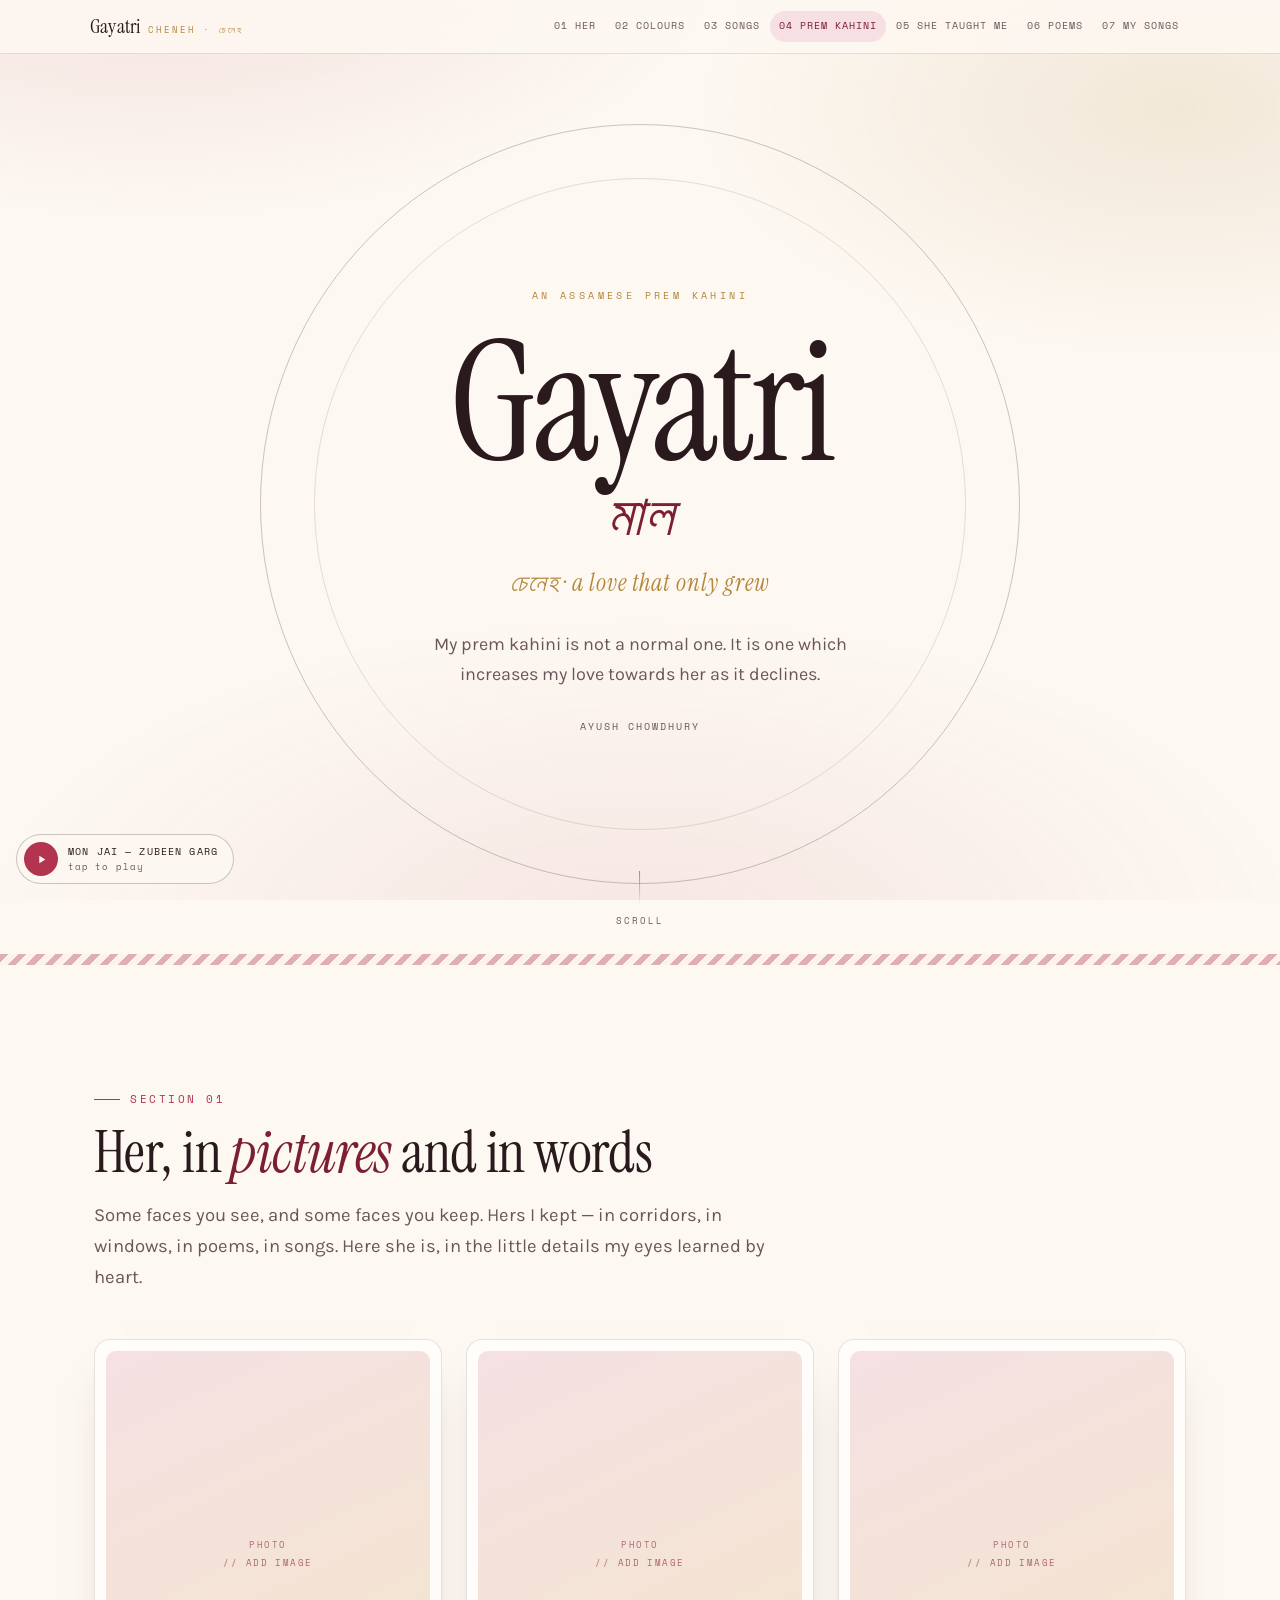
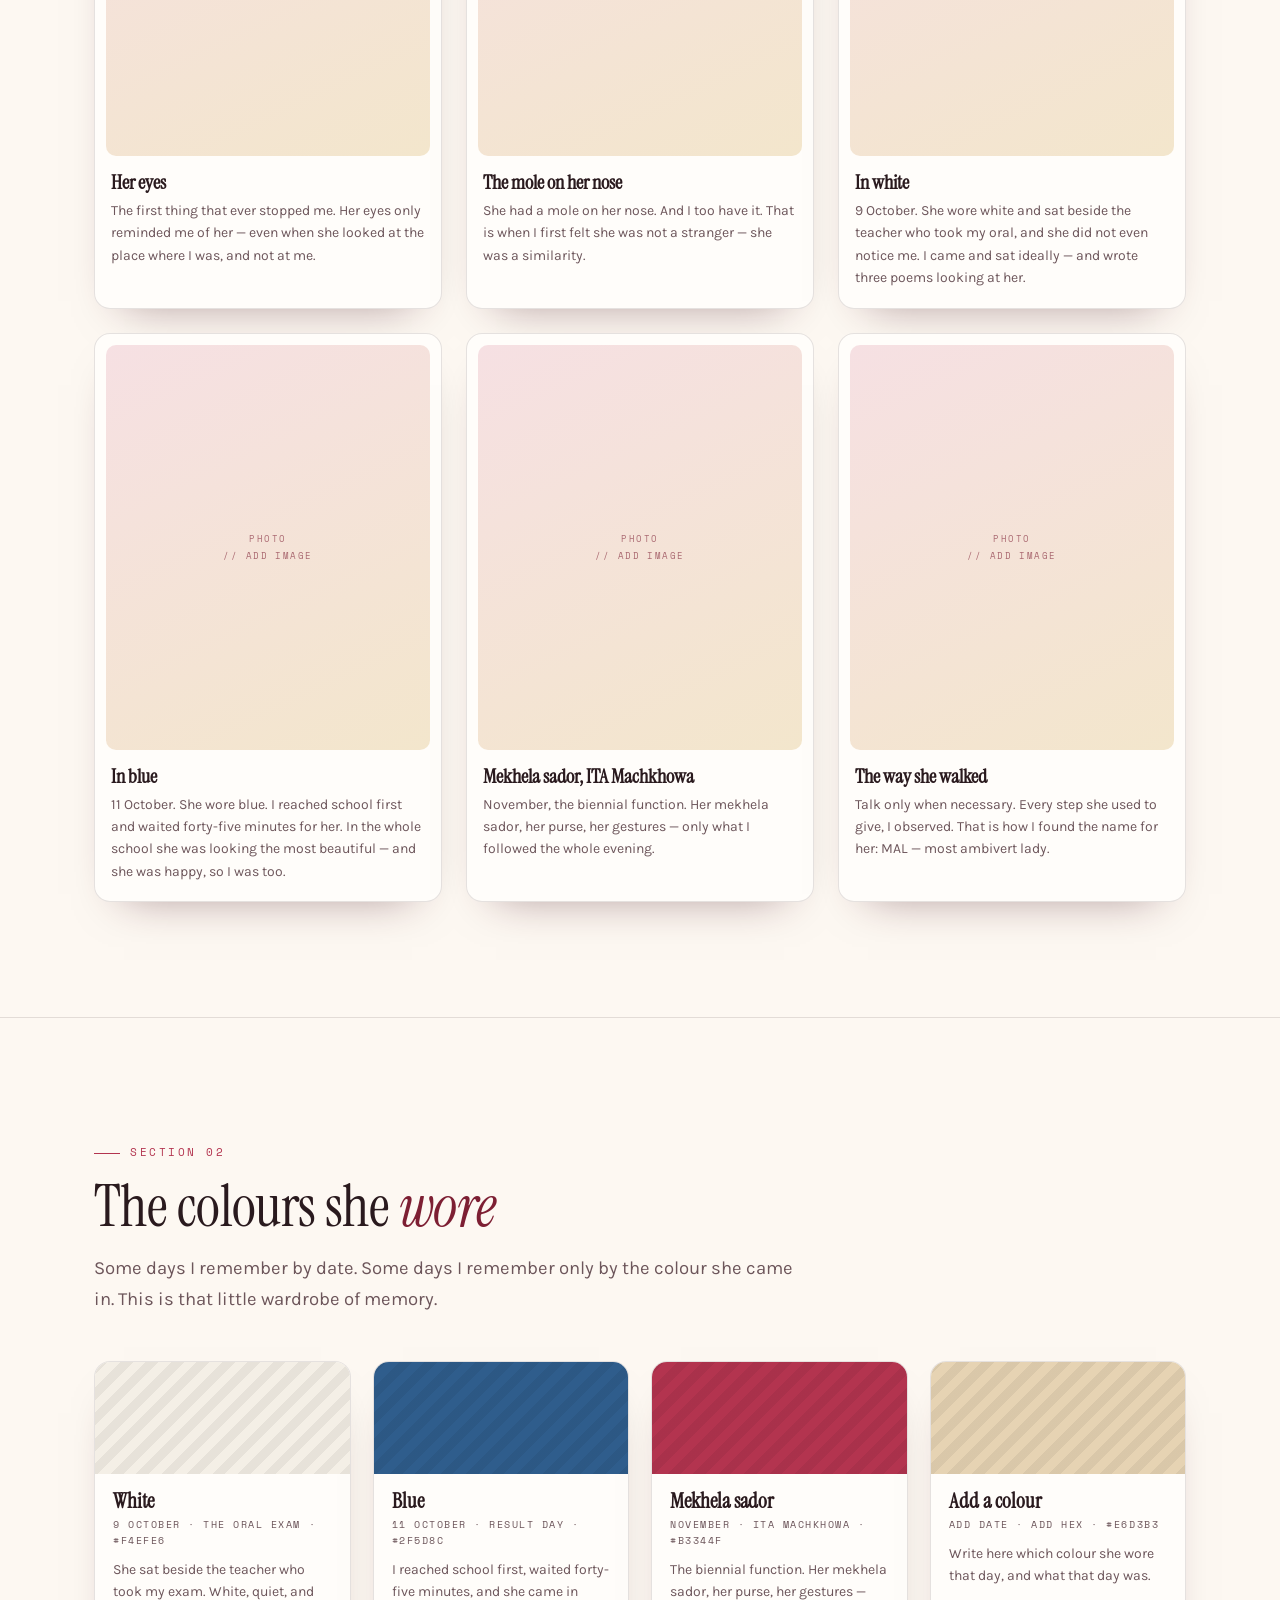
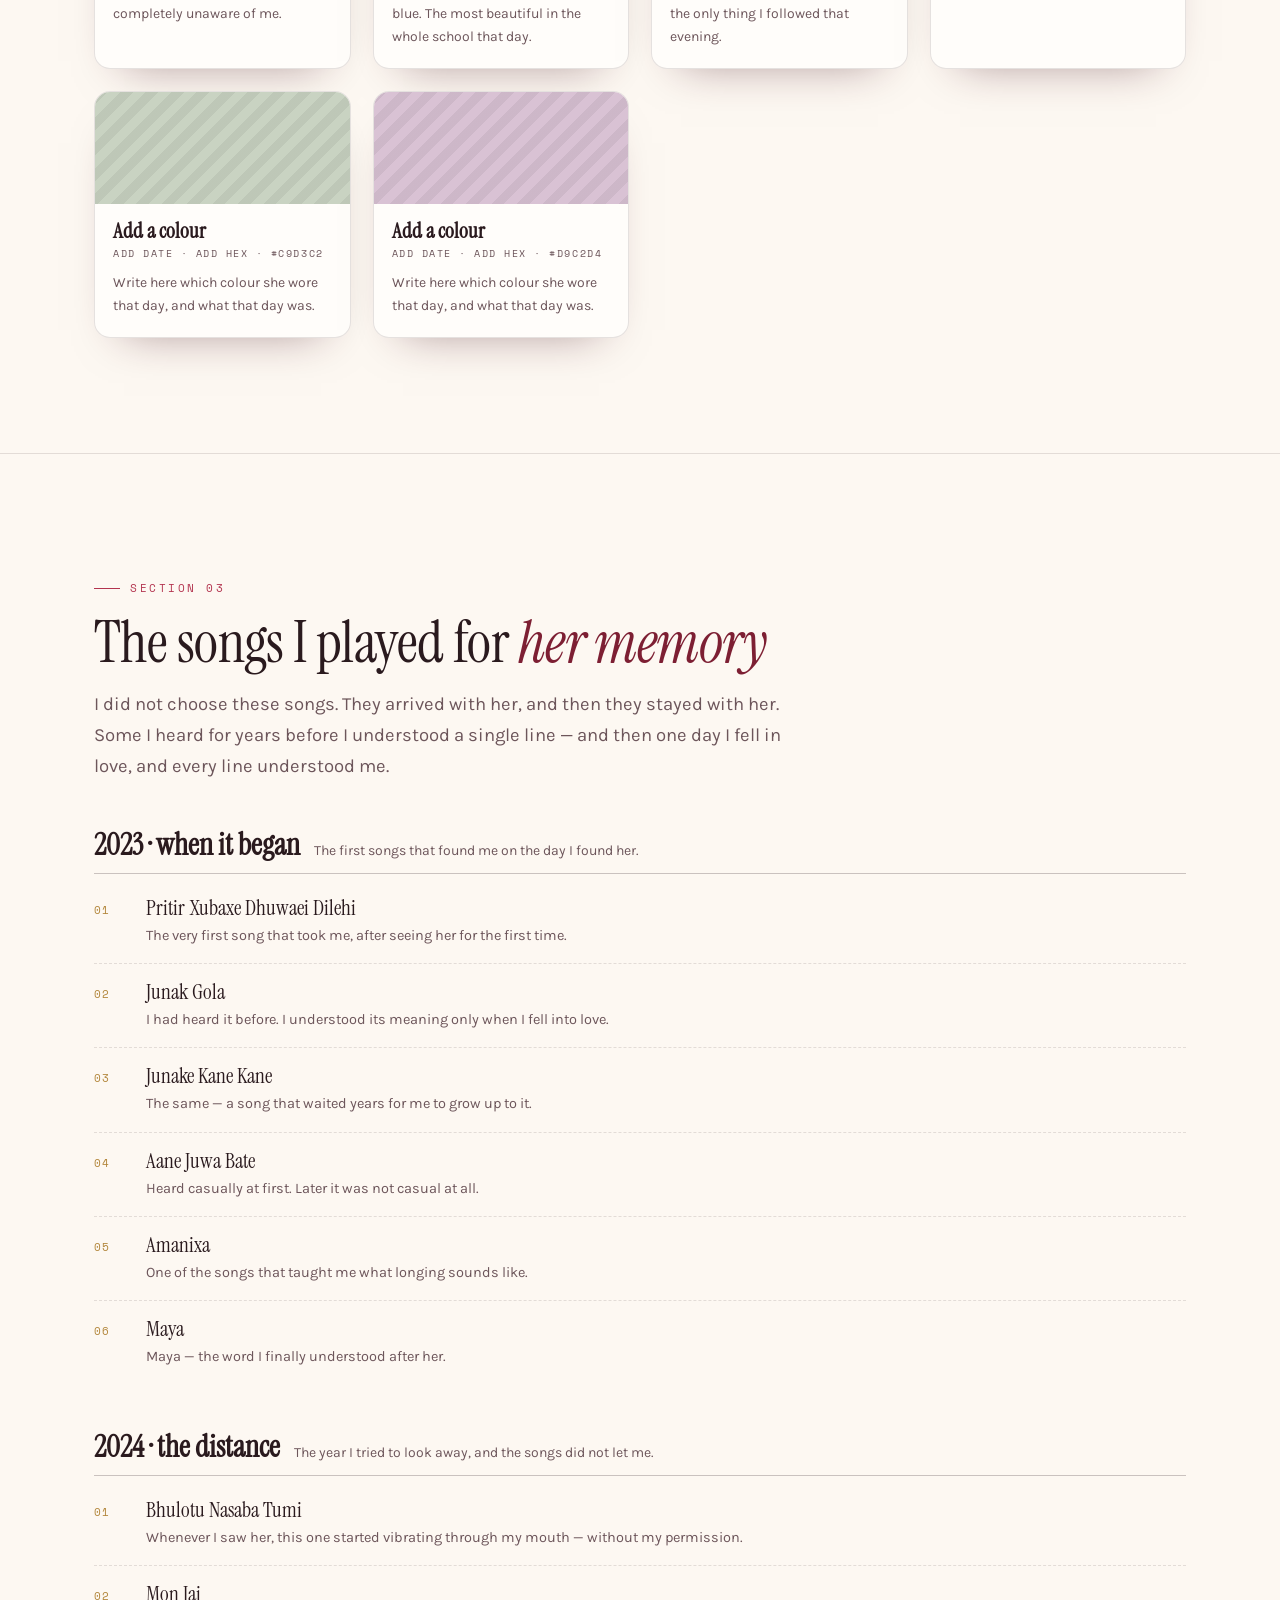
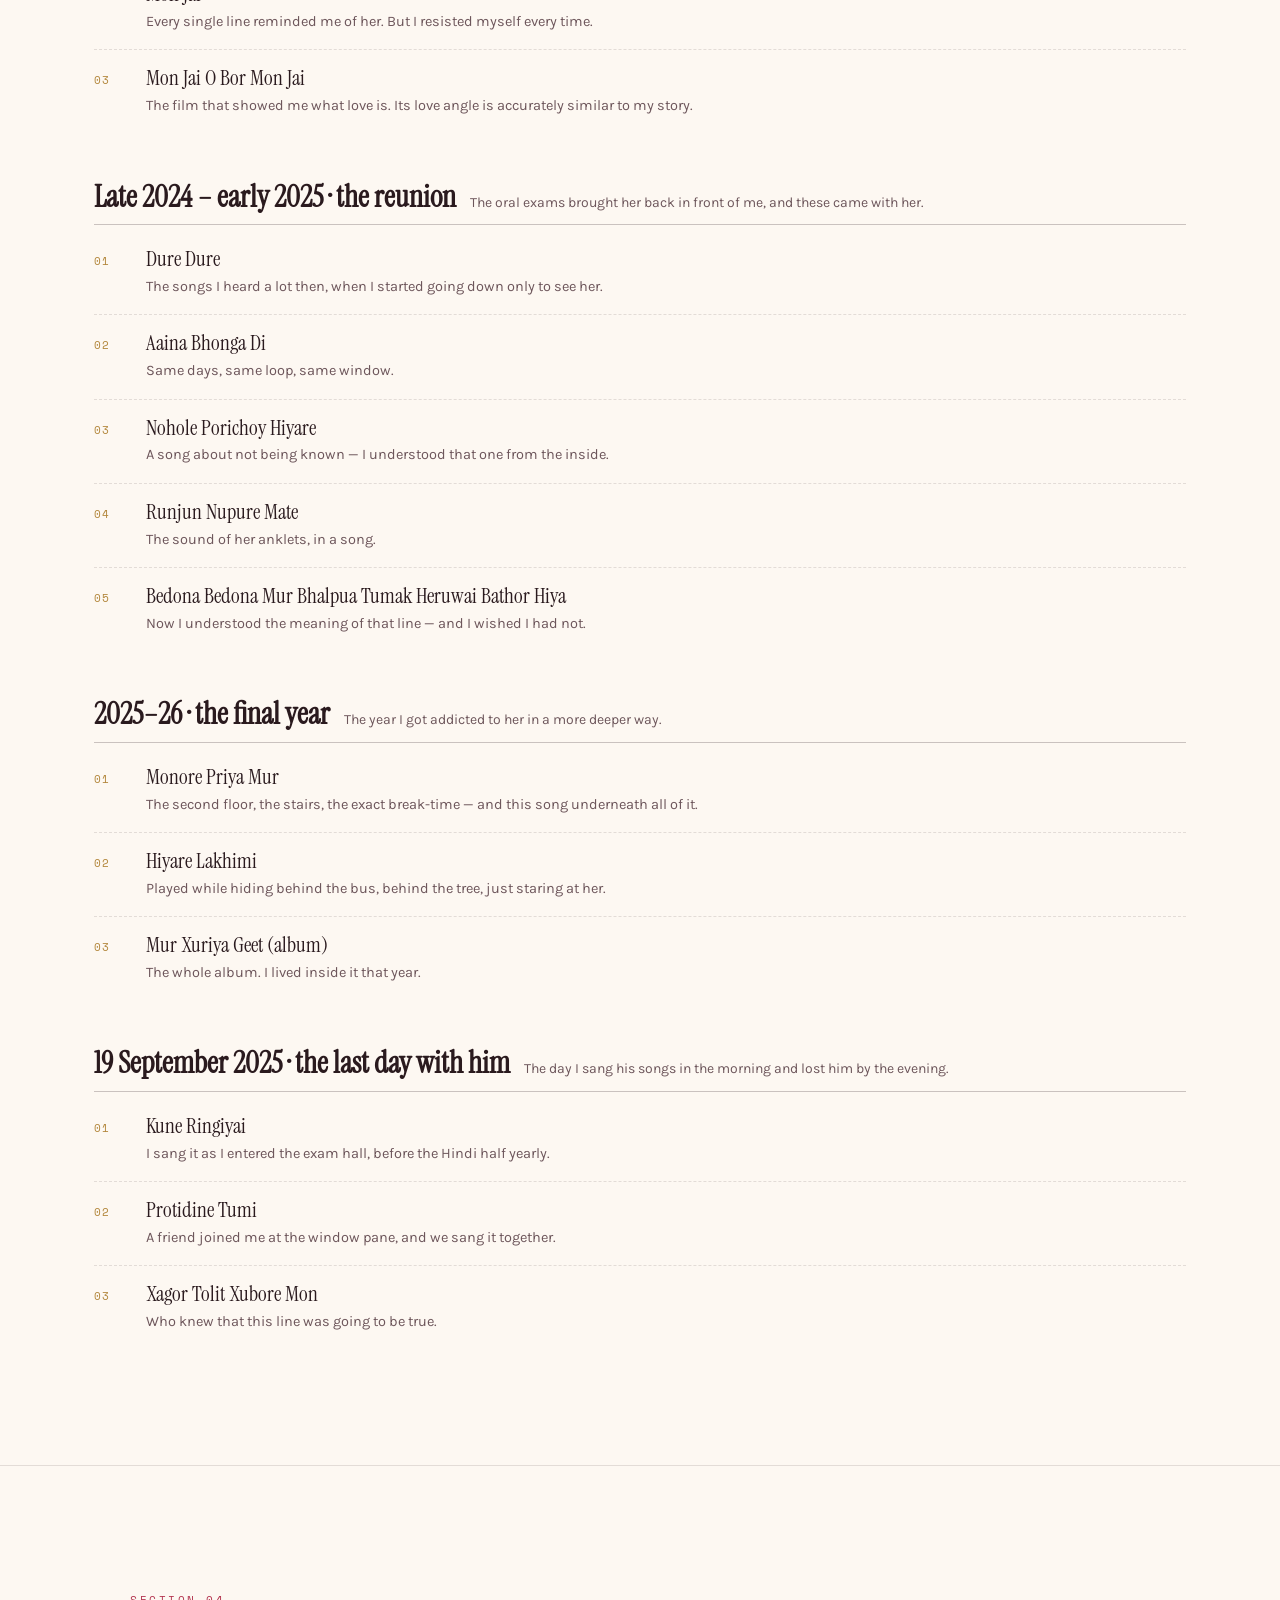
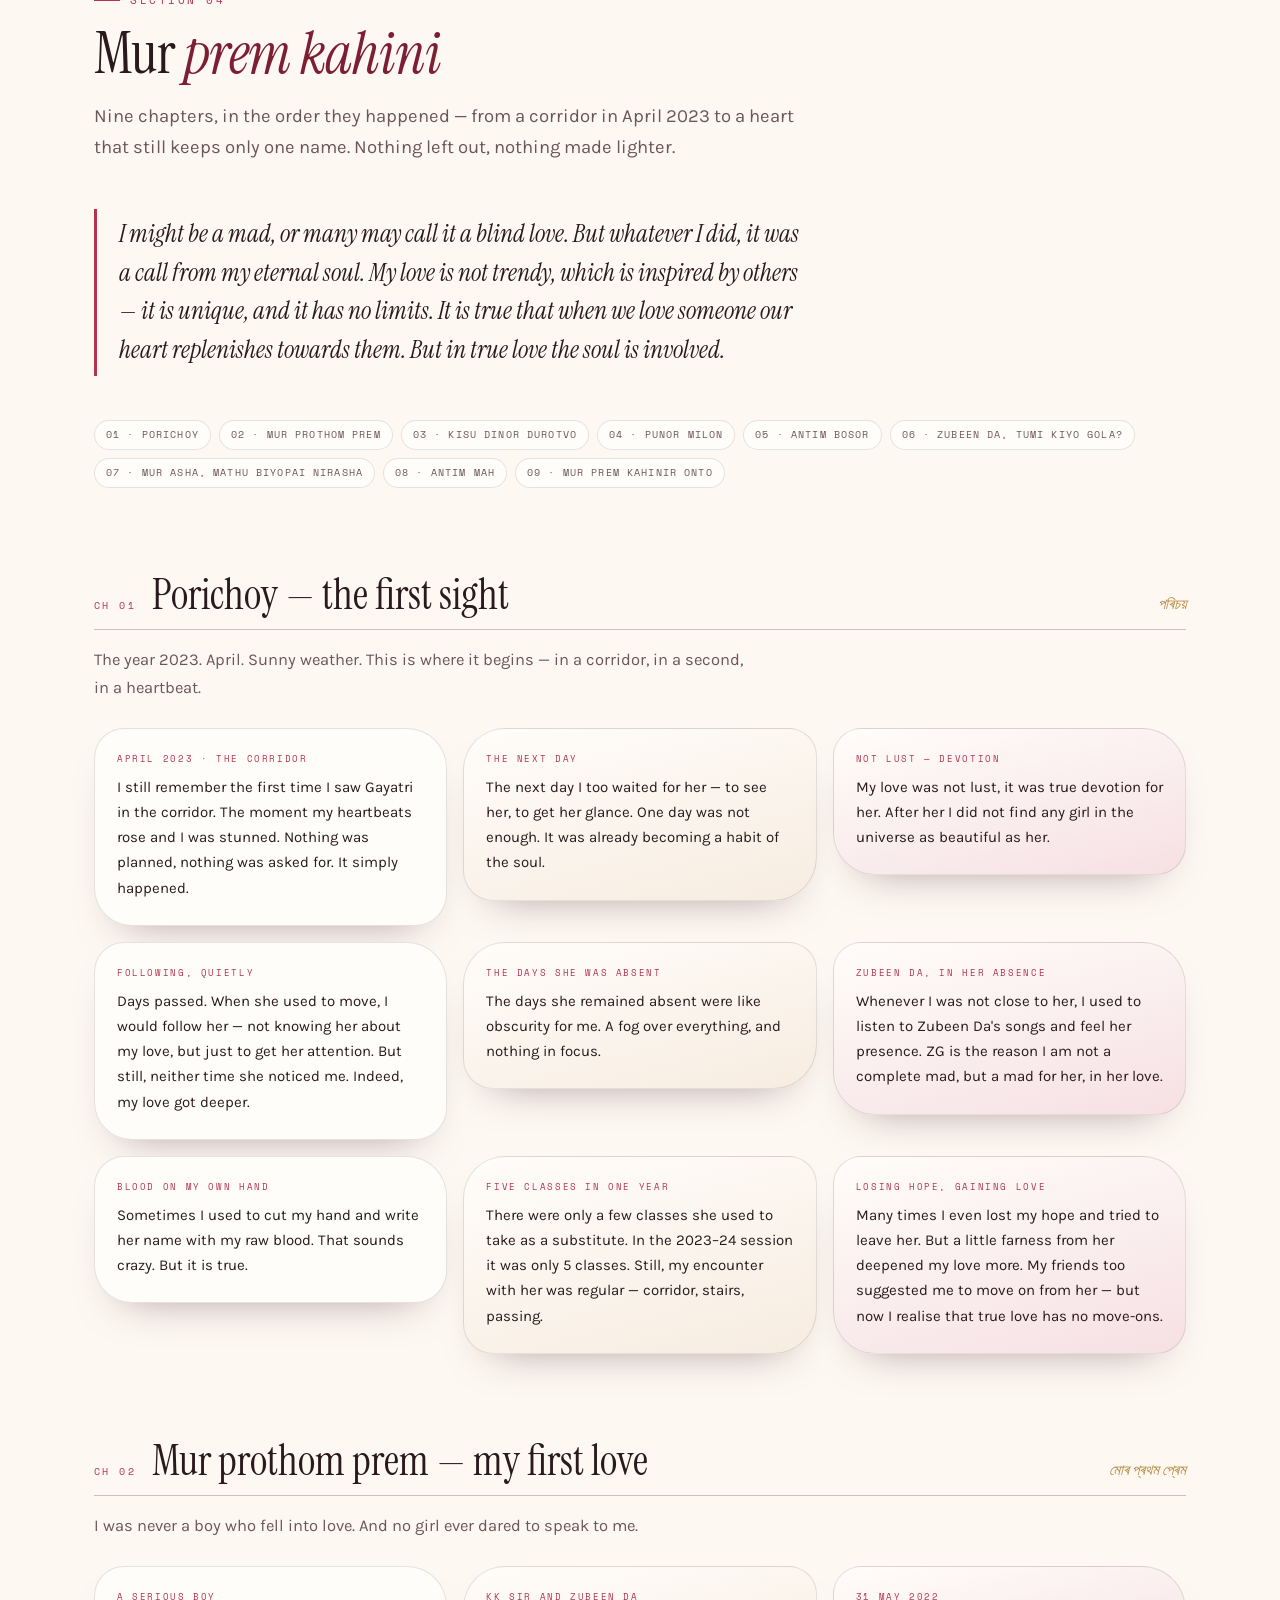
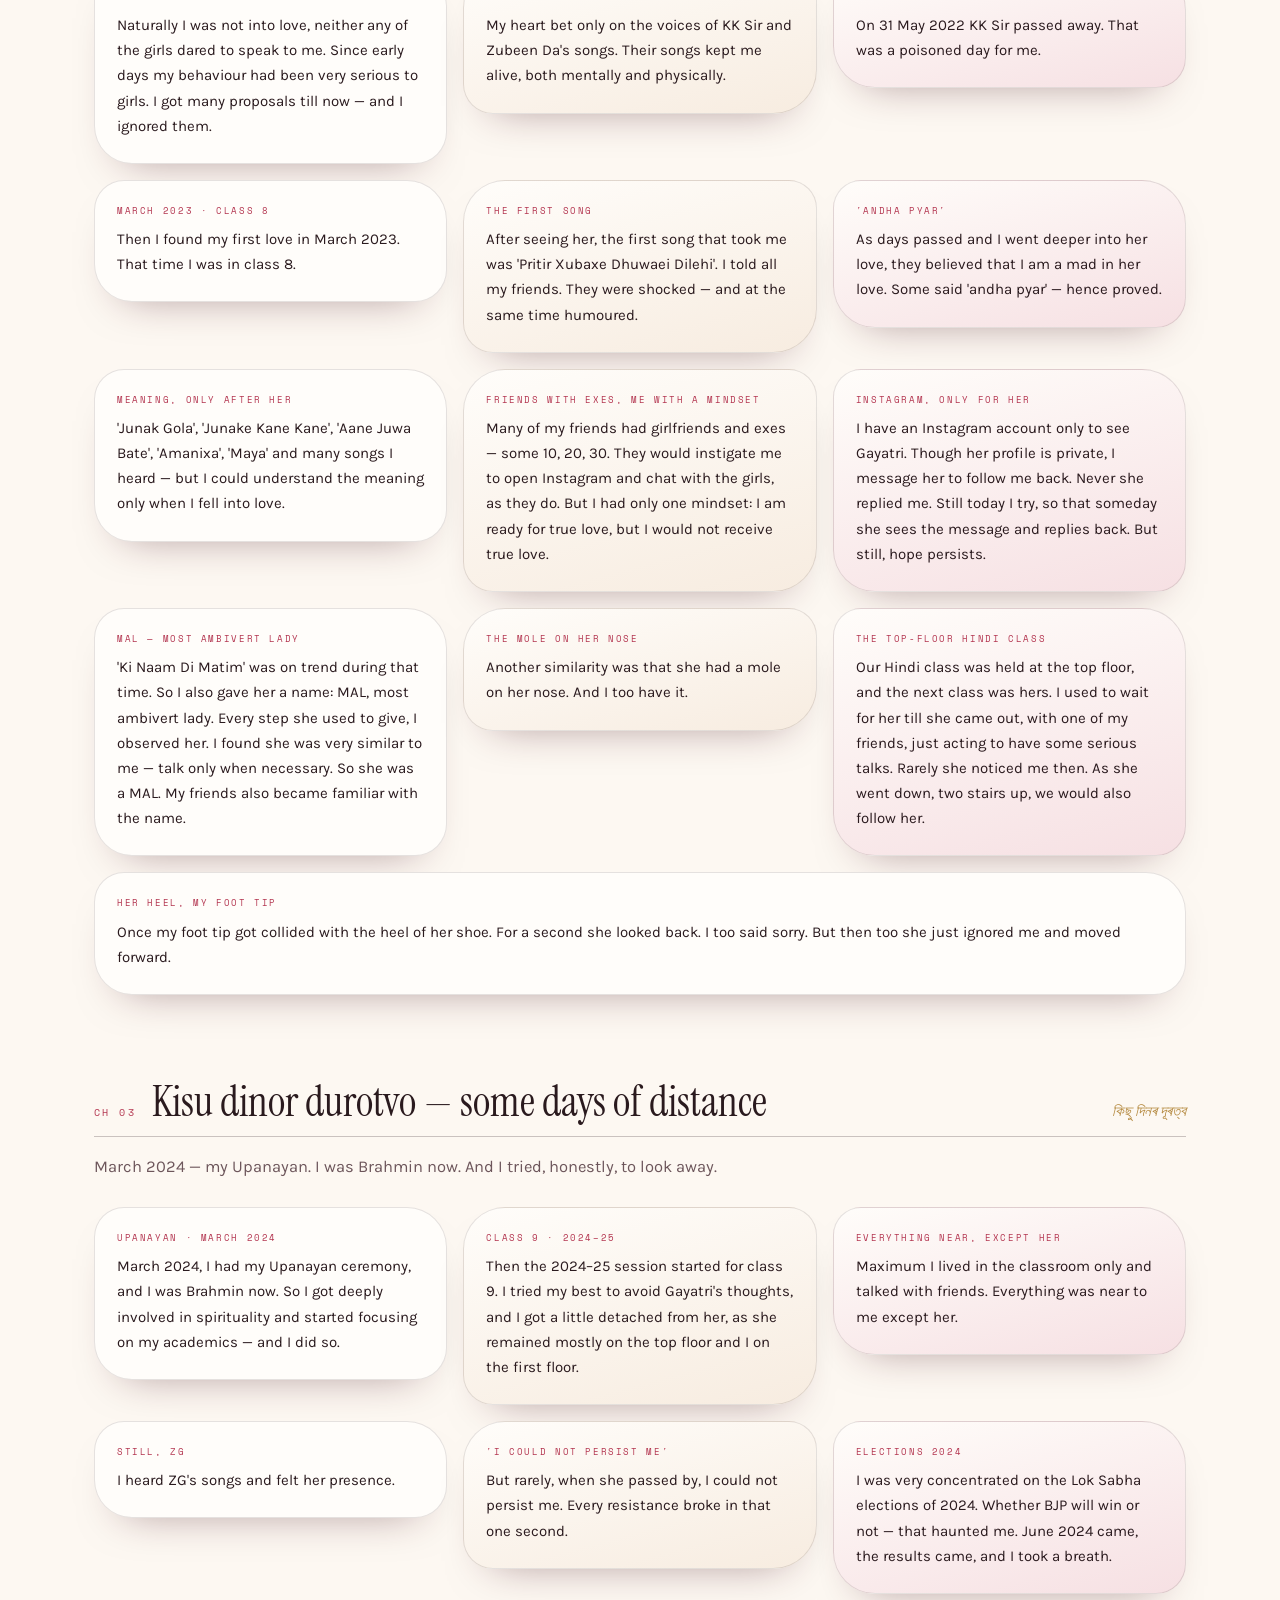
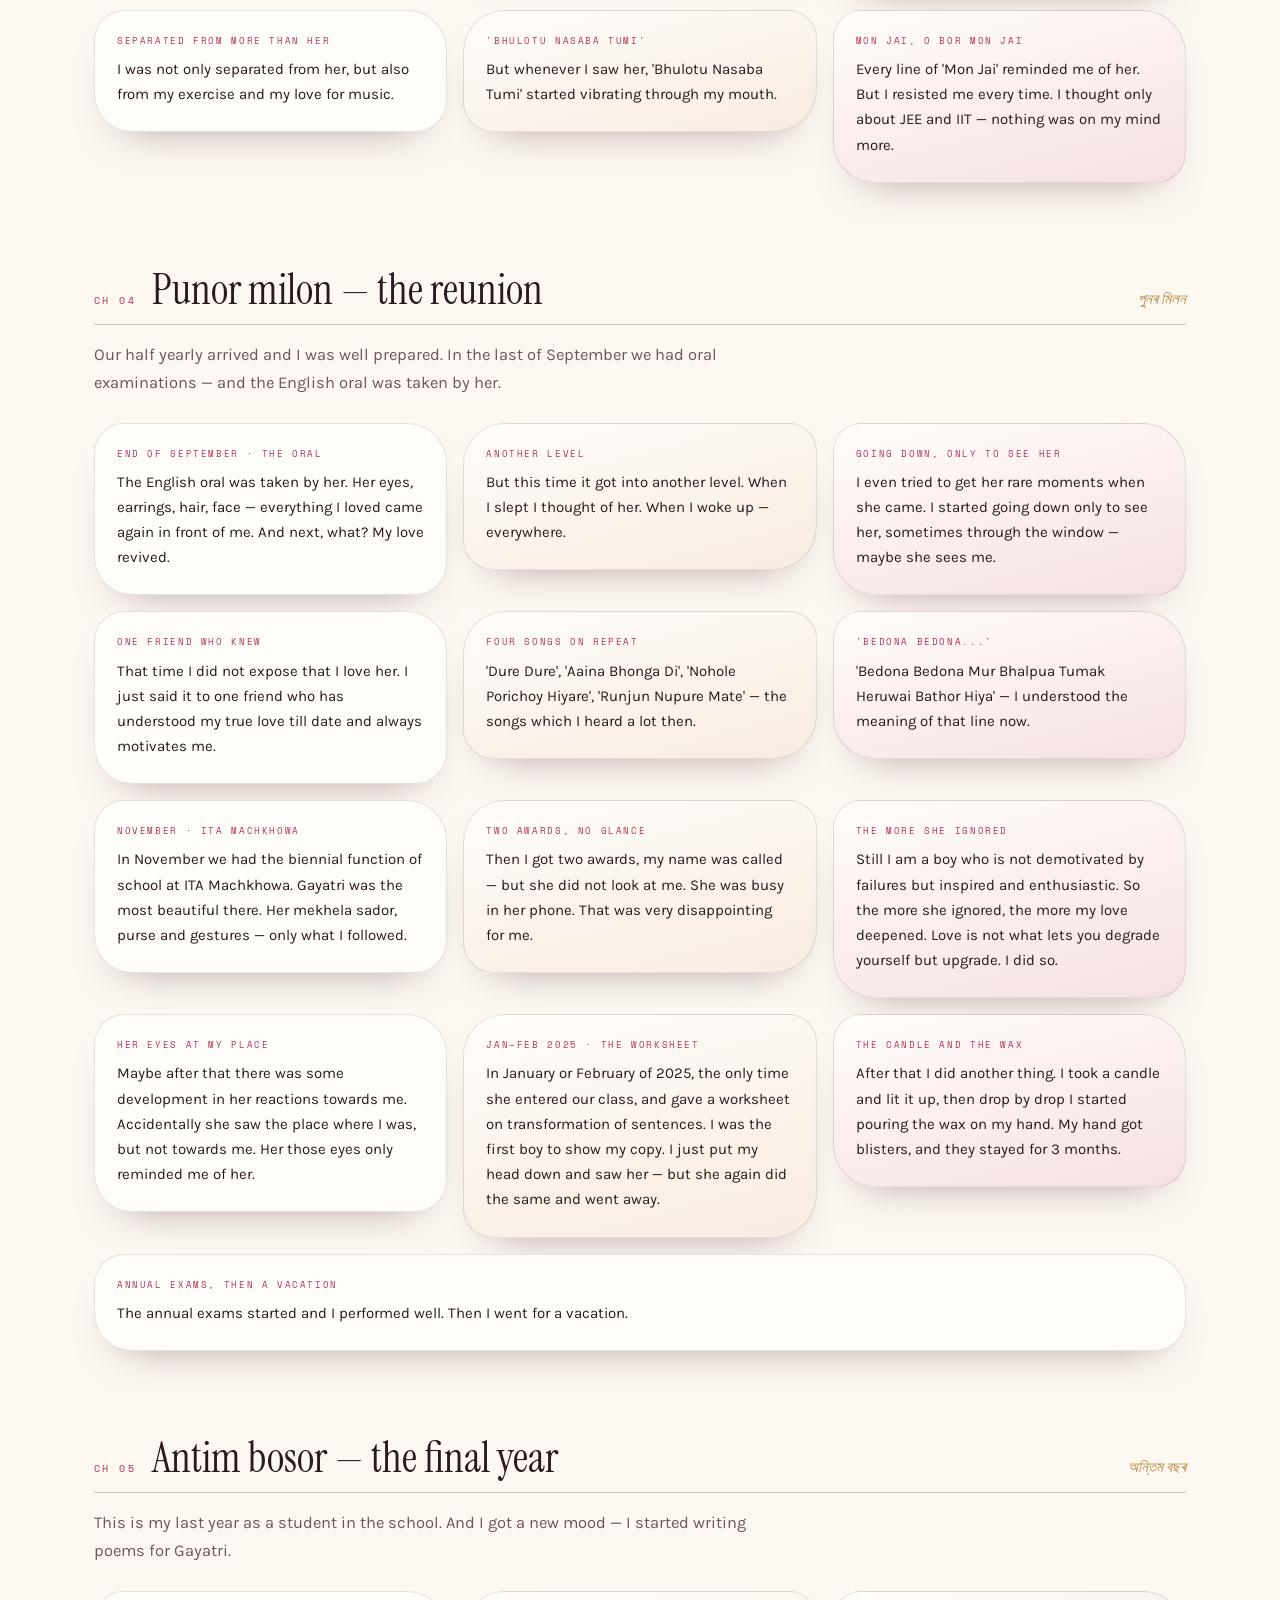
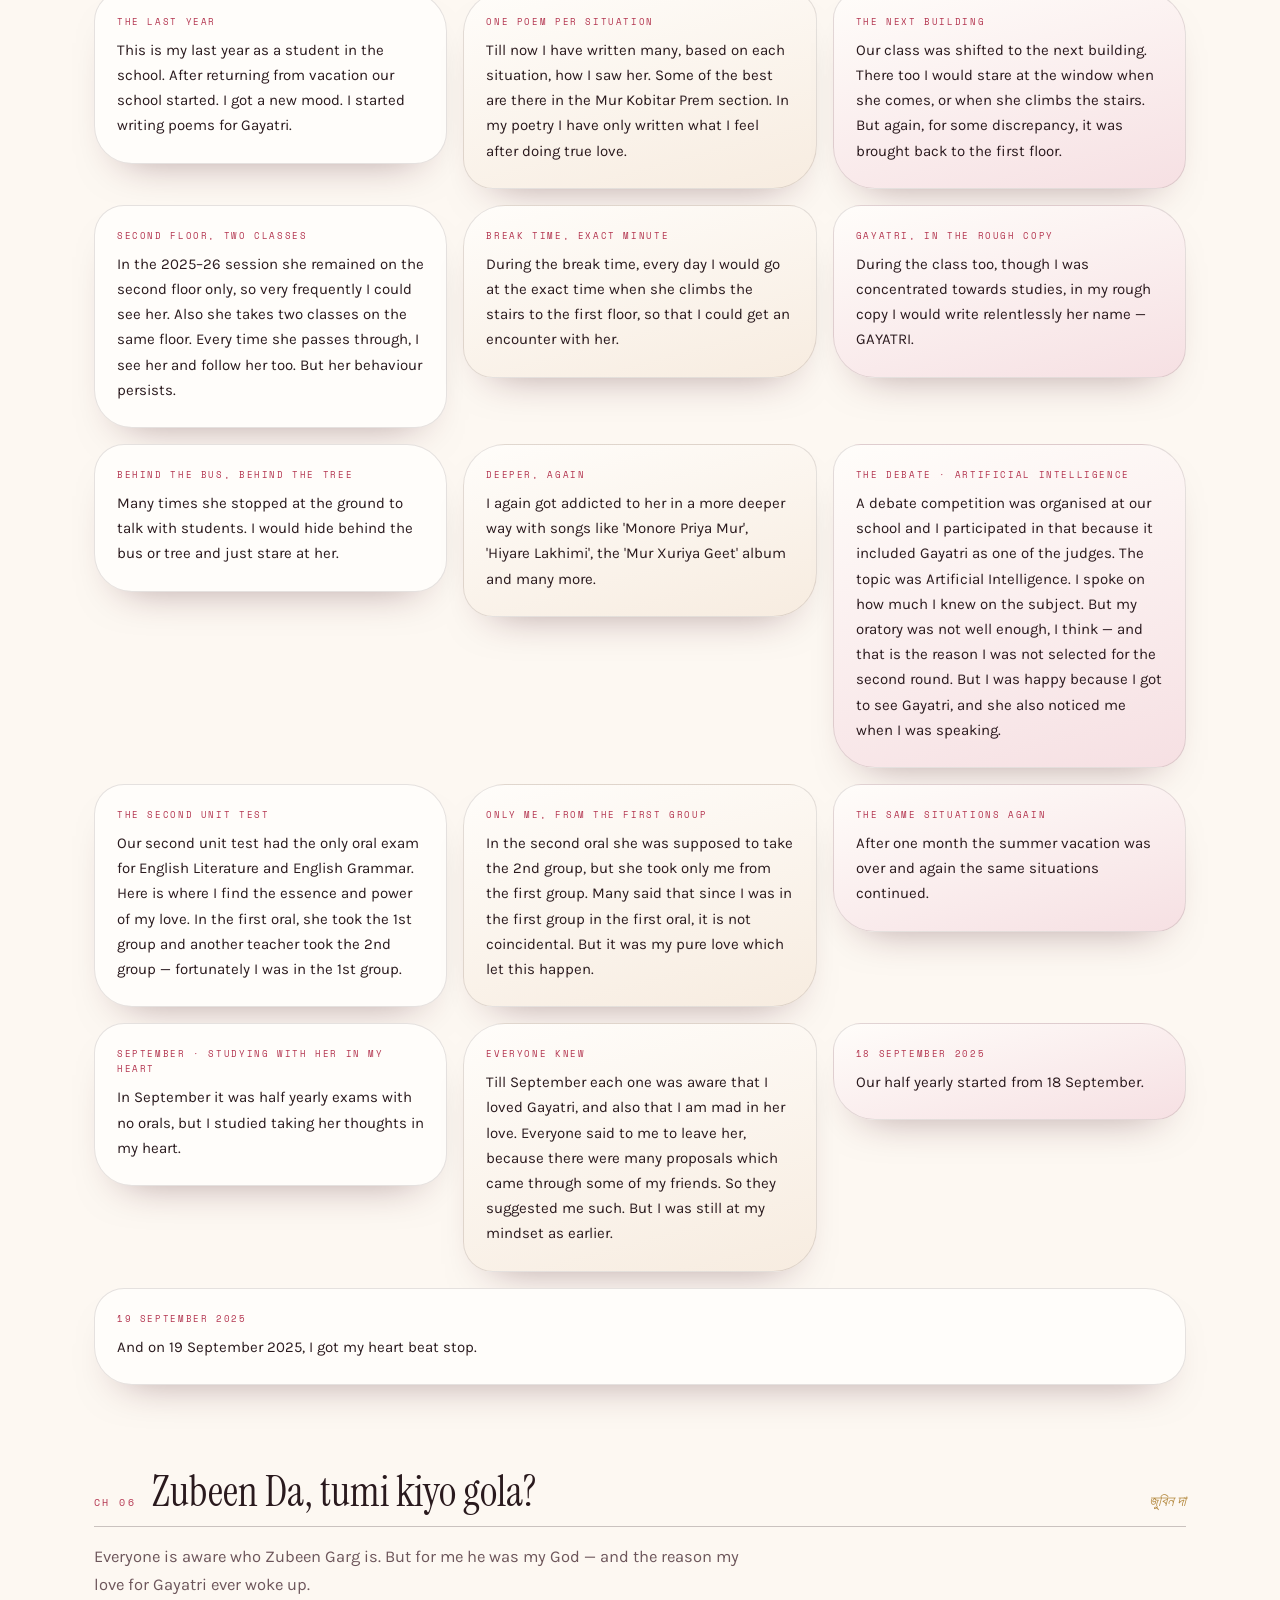
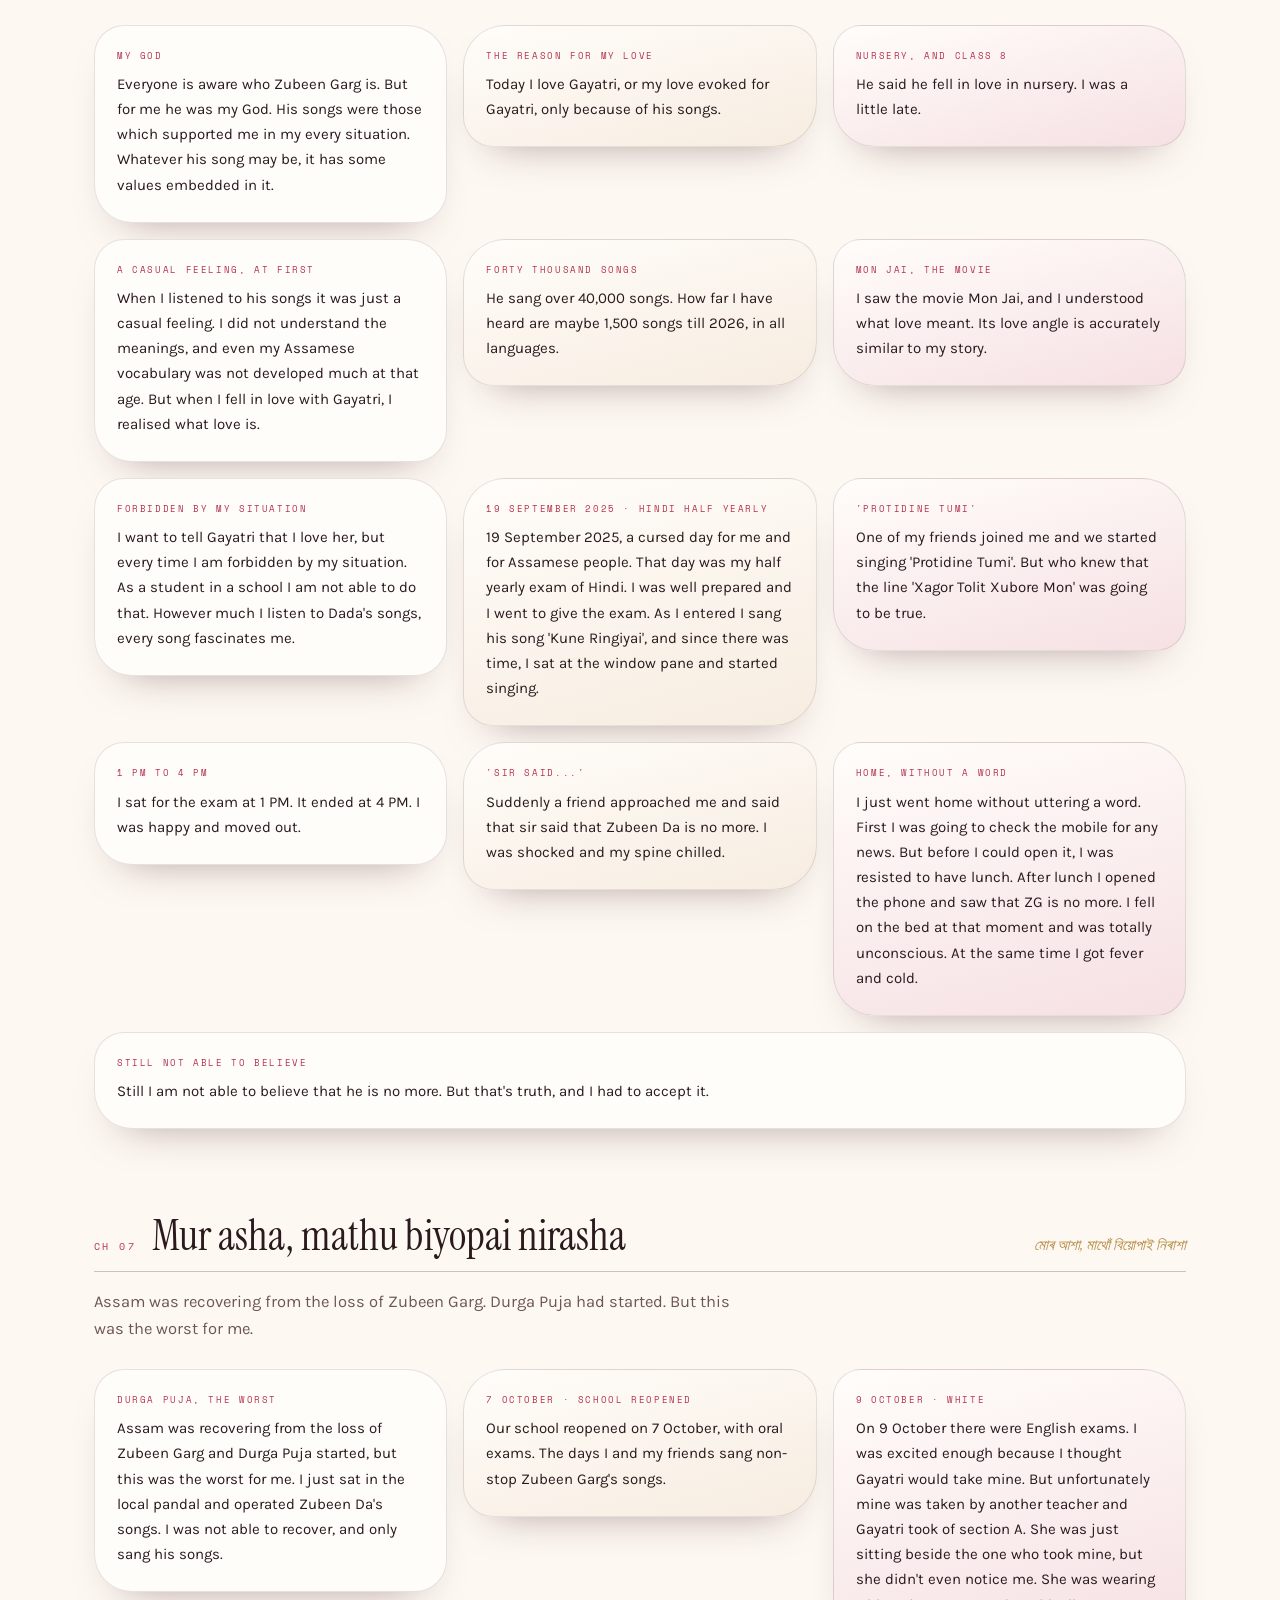
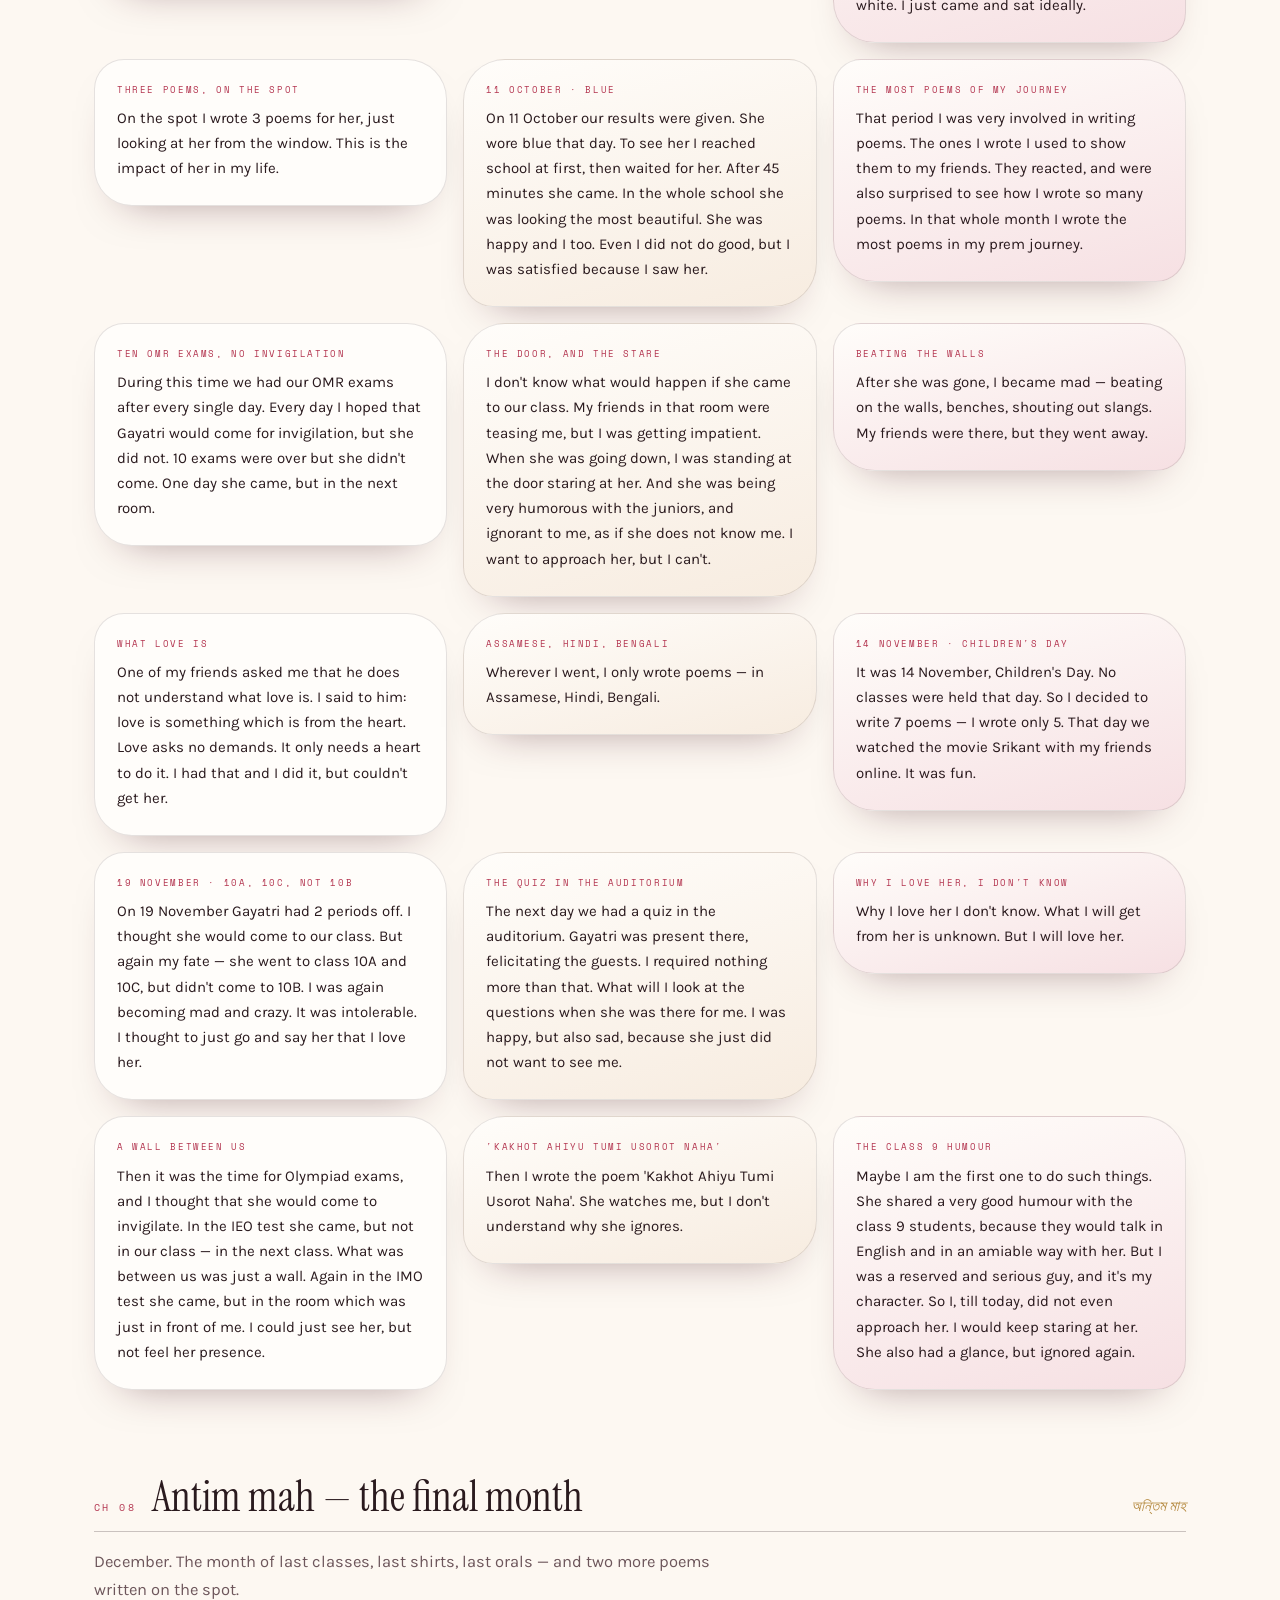
==== commit 00e96fd7: "Add files via upload" ====
--- a/index.html
+++ b/index.html
@@ -1,106 +1,1677 @@
 <!DOCTYPE html>
-<html lang="as">
+<html lang="en">
 <head>
-<meta charset="utf-8">
-<meta name="viewport" content="width=device-width, initial-scale=1">
-<title>PORICHOY · পৰিচয়</title>
-<meta name="description" content="Porichoy — a love story in seven chapters. Written in Assam, for one name.">
-<meta name="theme-color" content="#6d1f2c">
-
+<meta charset="UTF-8">
+<meta name="viewport" content="width=device-width, initial-scale=1.0">
+<title>Gayatri — Cheneh · A Prem Kahini by Ayush Chowdhury</title>
+<meta name="description" content="A love story that only grew — an Assamese prem kahini in seven sections.">
 <link rel="preconnect" href="https://fonts.googleapis.com">
 <link rel="preconnect" href="https://fonts.gstatic.com" crossorigin>
-<link href="https://fonts.googleapis.com/css2?family=Cormorant+Garamond:ital,wght@0,300;0,400;0,500;0,600;0,700;1,300;1,400;1,500;1,600&family=Jost:wght@300;400;500;600&family=Noto+Serif+Bengali:wght@400;500;600;700&display=swap" rel="stylesheet">
-
-<link rel="stylesheet" href="style.css">
+<link href="https://fonts.googleapis.com/css2?family=Instrument+Serif:ital@0;1&family=Karla:wght@300;400;500;600;700&family=Space+Mono:wght@400;700&display=swap" rel="stylesheet">
+<style>
+/* ============================================================
+   GAYATRI · CHENEH  —  a prem kahini in seven sections
+   Palette: warm paper, gamosa rose, temple gold.
+   ============================================================ */
+
+:root{
+  --paper:#fdf8f2;
+  --paper-2:#f7ece0;
+  --card:#fffdfa;
+  --ink:#2a1a1e;
+  --ink-dim:#6d565b;
+  --rose:#b3344f;
+  --rose-deep:#7d1f33;
+  --rose-soft:#f6e0e3;
+  --gold:#b3873c;
+  --gold-soft:#f3e6cc;
+  --line:rgba(42,26,30,.12);
+  --line-strong:rgba(42,26,30,.24);
+  --nav-bg:rgba(253,248,242,.88);
+  --shadow:0 22px 44px -30px rgba(70,20,32,.5);
+  --font-display:"Instrument Serif",Georgia,"Times New Roman",serif;
+  --font-body:"Karla","Segoe UI",system-ui,-apple-system,sans-serif;
+  --font-mono:"Space Mono",ui-monospace,SFMono-Regular,Menlo,monospace;
+}
+
+@media (prefers-color-scheme: dark){
+  :root{
+    --paper:#171012;
+    --paper-2:#221417;
+    --card:#1f1418;
+    --ink:#f7ebe5;
+    --ink-dim:#c3aaa7;
+    --rose:#e58099;
+    --rose-deep:#f2a7b7;
+    --rose-soft:#3a2027;
+    --gold:#d8ad69;
+    --gold-soft:#332a1d;
+    --line:rgba(247,235,229,.13);
+    --line-strong:rgba(247,235,229,.26);
+    --nav-bg:rgba(23,16,18,.88);
+    --shadow:0 22px 44px -30px rgba(0,0,0,.85);
+  }
+}
+
+*,*::before,*::after{box-sizing:border-box}
+
+html{
+  -webkit-text-size-adjust:100%;
+  scroll-behavior:smooth;
+  scroll-padding-top:78px;
+}
+
+body{
+  margin:0;
+  font-family:var(--font-body);
+  font-size:17px;
+  line-height:1.68;
+  color:var(--ink);
+  background:var(--paper);
+  overflow-x:hidden;
+  -webkit-font-smoothing:antialiased;
+}
+
+/* atmospheric background */
+body::before{
+  content:"";
+  position:fixed;
+  inset:0;
+  z-index:0;
+  pointer-events:none;
+  background:
+    radial-gradient(62% 42% at 12% -6%, rgba(179,52,79,.12), transparent 72%),
+    radial-gradient(52% 38% at 92% 12%, rgba(179,135,60,.14), transparent 72%),
+    radial-gradient(70% 48% at 50% 104%, rgba(179,52,79,.09), transparent 74%);
+}
+
+img{max-width:100%}
+
+/* ---------- petals canvas ---------- */
+#petals{
+  position:fixed;
+  inset:0;
+  width:100%;
+  height:100%;
+  z-index:45;
+  pointer-events:none;
+}
+
+/* ---------- navigation ---------- */
+.nav{
+  position:sticky;
+  top:0;
+  z-index:50;
+  background:var(--nav-bg);
+  -webkit-backdrop-filter:blur(14px) saturate(1.3);
+  backdrop-filter:blur(14px) saturate(1.3);
+  border-bottom:1px solid var(--line);
+}
+.nav__in{
+  max-width:1140px;
+  margin:0 auto;
+  padding:9px 20px;
+  display:flex;
+  align-items:center;
+  gap:16px;
+}
+.nav__brand{
+  font-family:var(--font-display);
+  font-size:20px;
+  line-height:1;
+  letter-spacing:.01em;
+  white-space:nowrap;
+  display:flex;
+  align-items:baseline;
+  gap:8px;
+  text-decoration:none;
+  color:var(--ink);
+}
+.nav__brand small{
+  font-family:var(--font-mono);
+  font-size:8.5px;
+  letter-spacing:.22em;
+  text-transform:uppercase;
+  color:var(--gold);
+}
+.nav__links{
+  display:flex;
+  gap:1px;
+  overflow-x:auto;
+  scrollbar-width:none;
+  margin-left:auto;
+  padding:2px;
+}
+.nav__links::-webkit-scrollbar{display:none}
+.nav__links a{
+  font-family:var(--font-mono);
+  font-size:10px;
+  letter-spacing:.1em;
+  text-transform:uppercase;
+  color:var(--ink-dim);
+  text-decoration:none;
+  padding:7px 9px;
+  border-radius:999px;
+  white-space:nowrap;
+  transition:color .2s,background .2s;
+}
+.nav__links a:hover{color:var(--rose-deep);background:var(--rose-soft)}
+.nav__links a.on{color:var(--rose-deep);background:var(--rose-soft)}
+
+/* ---------- shared ---------- */
+.wrap{
+  max-width:1140px;
+  margin:0 auto;
+  padding:0 24px;
+  position:relative;
+  z-index:2;
+}
+.section{
+  position:relative;
+  padding:clamp(64px,9vw,116px) 0;
+  z-index:2;
+}
+.section + .section{border-top:1px solid var(--line)}
+.section__head{max-width:74ch;margin-bottom:clamp(28px,4vw,46px)}
+.section__num{
+  display:inline-flex;
+  align-items:center;
+  gap:10px;
+  font-family:var(--font-mono);
+  font-size:10.5px;
+  letter-spacing:.24em;
+  text-transform:uppercase;
+  color:var(--rose);
+  margin-bottom:14px;
+}
+.section__num::before{
+  content:"";
+  width:26px;
+  height:1px;
+  background:var(--rose);
+  display:block;
+}
+.section__title{
+  font-family:var(--font-display);
+  font-weight:400;
+  font-size:clamp(32px,5.2vw,58px);
+  line-height:1.06;
+  letter-spacing:-.01em;
+  margin:0 0 16px;
+}
+.section__title em{font-style:italic;color:var(--rose-deep)}
+.section__lead{
+  font-size:clamp(16px,1.6vw,18.5px);
+  color:var(--ink-dim);
+  margin:0;
+  max-width:64ch;
+}
+.motif{
+  display:flex;
+  align-items:center;
+  gap:12px;
+  margin:0 auto;
+  max-width:420px;
+  color:var(--gold);
+}
+.motif::before,.motif::after{
+  content:"";
+  height:1px;
+  flex:1;
+  background:linear-gradient(90deg,transparent,var(--line-strong),transparent);
+}
+.motif span{
+  width:7px;height:7px;
+  transform:rotate(45deg);
+  background:var(--gold);
+  opacity:.7;
+  flex:none;
+}
+.gamosa{
+  height:11px;
+  background:repeating-linear-gradient(135deg,var(--rose) 0 6px,var(--paper-2) 6px 13px);
+  opacity:.38;
+}
+
+/* ---------- hero ---------- */
+.hero{
+  position:relative;
+  min-height:100svh;
+  display:grid;
+  place-items:center;
+  text-align:center;
+  padding:88px 24px 72px;
+  overflow:hidden;
+  z-index:2;
+}
+.hero__ring{
+  position:absolute;
+  width:min(78vw,760px);
+  aspect-ratio:1;
+  border:1px solid var(--line-strong);
+  border-radius:50%;
+  pointer-events:none;
+}
+.hero__ring::after{
+  content:"";
+  position:absolute;
+  inset:7%;
+  border:1px solid var(--line);
+  border-radius:50%;
+}
+.hero__in{position:relative;z-index:3;max-width:860px}
+.hero__eyebrow{
+  font-family:var(--font-mono);
+  font-size:10px;
+  letter-spacing:.34em;
+  text-transform:uppercase;
+  color:var(--gold);
+  margin:0 0 22px;
+}
+.hero__title{
+  font-family:var(--font-display);
+  font-weight:400;
+  font-size:clamp(62px,15vw,168px);
+  line-height:.92;
+  letter-spacing:-.03em;
+  margin:0;
+}
+.hero__title em{
+  font-style:italic;
+  display:block;
+  font-size:.34em;
+  letter-spacing:.02em;
+  color:var(--rose-deep);
+  margin-top:.16em;
+}
+.hero__asm{
+  font-family:var(--font-display);
+  font-style:italic;
+  font-size:clamp(17px,2.4vw,24px);
+  color:var(--gold);
+  margin:20px 0 0;
+  letter-spacing:.04em;
+}
+.hero__sub{
+  margin:26px auto 0;
+  max-width:44ch;
+  font-size:clamp(15px,1.7vw,18px);
+  color:var(--ink-dim);
+}
+.hero__by{
+  margin:30px 0 0;
+  font-family:var(--font-mono);
+  font-size:10px;
+  letter-spacing:.2em;
+  text-transform:uppercase;
+  color:var(--ink-dim);
+}
+.hero__cue{
+  position:absolute;
+  bottom:26px;
+  left:50%;
+  transform:translateX(-50%);
+  font-family:var(--font-mono);
+  font-size:9px;
+  letter-spacing:.22em;
+  text-transform:uppercase;
+  color:var(--ink-dim);
+  z-index:3;
+  display:flex;
+  flex-direction:column;
+  align-items:center;
+  gap:8px;
+}
+.hero__cue i{
+  display:block;
+  width:1px;
+  height:34px;
+  background:linear-gradient(var(--gold),transparent);
+}
+
+/* ---------- section 1 · photos ---------- */
+.photo-grid{
+  display:grid;
+  grid-template-columns:repeat(auto-fit,minmax(290px,1fr));
+  gap:24px;
+}
+.photo{
+  border:1px solid var(--line);
+  border-radius:16px;
+  background:var(--card);
+  padding:11px 11px 18px;
+  box-shadow:var(--shadow);
+  min-width:0;
+  transition:transform .35s ease,border-color .35s ease;
+}
+.photo:hover{transform:translateY(-5px);border-color:var(--line-strong)}
+.photo__frame{
+  position:relative;
+  aspect-ratio:4/5;
+  border-radius:10px;
+  overflow:hidden;
+  background:linear-gradient(155deg,var(--rose-soft),var(--gold-soft));
+  display:grid;
+  place-items:center;
+}
+.photo__frame img{
+  width:100%;
+  height:100%;
+  object-fit:cover;
+  display:block;
+}
+.photo__ph{
+  font-family:var(--font-mono);
+  font-size:9px;
+  letter-spacing:.16em;
+  text-transform:uppercase;
+  color:var(--rose-deep);
+  opacity:.62;
+  text-align:center;
+  padding:0 14px;
+  line-height:1.9;
+}
+.photo__cap{
+  margin:14px 5px 0;
+  font-family:var(--font-display);
+  font-size:20px;
+  line-height:1.2;
+}
+.photo__txt{
+  margin:6px 5px 0;
+  color:var(--ink-dim);
+  font-size:14px;
+  line-height:1.6;
+}
+
+/* ---------- section 2 · colours ---------- */
+.swatches{
+  display:grid;
+  grid-template-columns:repeat(auto-fit,minmax(250px,1fr));
+  gap:22px;
+}
+.swatch{
+  border:1px solid var(--line);
+  border-radius:16px;
+  overflow:hidden;
+  background:var(--card);
+  box-shadow:var(--shadow);
+  display:flex;
+  flex-direction:column;
+  min-width:0;
+  transition:transform .35s ease;
+}
+.swatch:hover{transform:translateY(-5px)}
+.swatch__chip{
+  height:112px;
+  position:relative;
+}
+.swatch__chip::after{
+  content:"";
+  position:absolute;
+  inset:0;
+  background:repeating-linear-gradient(135deg,rgba(0,0,0,.055) 0 9px,transparent 9px 18px);
+}
+.swatch__body{padding:15px 18px 20px}
+.swatch__name{
+  font-family:var(--font-display);
+  font-size:21px;
+  line-height:1.2;
+  margin:0 0 2px;
+}
+.swatch__meta{
+  font-family:var(--font-mono);
+  font-size:9.5px;
+  letter-spacing:.16em;
+  text-transform:uppercase;
+  color:var(--ink-dim);
+  margin-bottom:10px;
+}
+.swatch__txt{font-size:14px;color:var(--ink-dim);line-height:1.6;margin:0}
+
+/* ---------- section 3 · songs ---------- */
+.era{margin-top:clamp(30px,4vw,46px)}
+.era:first-of-type{margin-top:0}
+.era__head{
+  display:flex;
+  align-items:baseline;
+  gap:14px;
+  flex-wrap:wrap;
+  border-bottom:1px solid var(--line-strong);
+  padding-bottom:10px;
+  margin-bottom:6px;
+}
+.era__name{
+  font-family:var(--font-display);
+  font-size:clamp(22px,3vw,30px);
+  margin:0;
+  line-height:1.15;
+}
+.era__note{font-size:14px;color:var(--ink-dim);margin:0;flex:1 1 260px;min-width:0}
+.song{
+  display:grid;
+  grid-template-columns:38px 1fr;
+  gap:14px;
+  padding:15px 0;
+  border-bottom:1px dashed var(--line);
+}
+.song:last-child{border-bottom:none}
+.song__n{
+  font-family:var(--font-mono);
+  font-size:10.5px;
+  color:var(--gold);
+  padding-top:7px;
+  letter-spacing:.1em;
+}
+.song__t{
+  font-family:var(--font-display);
+  font-size:21px;
+  line-height:1.28;
+  overflow-wrap:break-word;
+}
+.song__m{color:var(--ink-dim);font-size:14.5px;margin-top:2px}
+
+/* ---------- section 4 · chapters & bubbles ---------- */
+.prelude{
+  border-left:3px solid var(--rose);
+  padding:6px 0 6px 22px;
+  margin:0 0 clamp(30px,4vw,44px);
+  font-family:var(--font-display);
+  font-style:italic;
+  font-size:clamp(19px,2.4vw,25px);
+  line-height:1.55;
+  color:var(--ink);
+  max-width:60ch;
+}
+.chapter-index{
+  display:flex;
+  flex-wrap:wrap;
+  gap:8px;
+  margin-bottom:14px;
+}
+.chapter-index a{
+  font-family:var(--font-mono);
+  font-size:9.5px;
+  letter-spacing:.12em;
+  text-transform:uppercase;
+  text-decoration:none;
+  color:var(--ink-dim);
+  border:1px solid var(--line);
+  border-radius:999px;
+  padding:6px 11px;
+  transition:.2s;
+  background:var(--card);
+}
+.chapter-index a:hover{color:var(--rose-deep);border-color:var(--rose);background:var(--rose-soft)}
+
+.chapter{margin-top:clamp(52px,7vw,84px);scroll-margin-top:90px}
+.chapter__head{
+  display:flex;
+  align-items:baseline;
+  gap:16px;
+  flex-wrap:wrap;
+  border-bottom:1px solid var(--line-strong);
+  padding-bottom:12px;
+}
+.chapter__idx{
+  font-family:var(--font-mono);
+  font-size:10px;
+  letter-spacing:.24em;
+  color:var(--rose);
+  flex:none;
+}
+.chapter__title{
+  font-family:var(--font-display);
+  font-weight:400;
+  font-size:clamp(26px,4vw,42px);
+  line-height:1.08;
+  margin:0;
+  flex:1 1 auto;
+  min-width:0;
+}
+.chapter__asm{
+  font-family:var(--font-display);
+  font-style:italic;
+  font-size:15px;
+  color:var(--gold);
+  flex:none;
+}
+.chapter__intro{
+  margin:16px 0 26px;
+  max-width:66ch;
+  color:var(--ink-dim);
+  font-size:16.5px;
+}
+.bubbles{
+  display:flex;
+  flex-wrap:wrap;
+  gap:16px;
+  align-items:flex-start;
+}
+.bubble{
+  flex:1 1 300px;
+  min-width:0;
+  background:var(--card);
+  border:1px solid var(--line);
+  padding:22px 22px 24px;
+  border-radius:30px 40px 32px 38px;
+  box-shadow:var(--shadow);
+  transition:transform .35s ease,border-color .35s ease;
+}
+.bubble:nth-child(3n+2){
+  border-radius:42px 28px 44px 30px;
+  background:linear-gradient(165deg,var(--card),var(--paper-2));
+}
+.bubble:nth-child(3n+3){
+  border-radius:28px 44px 30px 42px;
+  background:linear-gradient(165deg,var(--card),var(--rose-soft));
+}
+.bubble:hover{transform:translateY(-5px);border-color:var(--line-strong)}
+.bubble__k{
+  display:block;
+  font-family:var(--font-mono);
+  font-size:9px;
+  letter-spacing:.18em;
+  text-transform:uppercase;
+  color:var(--rose);
+  margin-bottom:9px;
+}
+.bubble__t{
+  font-size:15px;
+  line-height:1.68;
+  margin:0;
+  color:var(--ink);
+  overflow-wrap:break-word;
+}
+
+/* ---------- section 5 · learnings ---------- */
+.learn-grid{
+  display:grid;
+  grid-template-columns:repeat(auto-fit,minmax(270px,1fr));
+  gap:20px;
+}
+.learn{
+  border:1px solid var(--line);
+  border-radius:16px;
+  background:var(--card);
+  padding:24px 24px 26px;
+  box-shadow:var(--shadow);
+  min-width:0;
+  transition:transform .35s ease;
+}
+.learn:hover{transform:translateY(-5px)}
+.learn__n{
+  font-family:var(--font-mono);
+  font-size:10px;
+  letter-spacing:.2em;
+  color:var(--gold);
+  display:block;
+  margin-bottom:12px;
+}
+.learn__t{
+  font-family:var(--font-display);
+  font-size:23px;
+  line-height:1.2;
+  margin:0 0 8px;
+}
+.learn__x{font-size:14.5px;color:var(--ink-dim);line-height:1.65;margin:0}
+
+/* ---------- section 6 · poems ---------- */
+.poems{
+  display:grid;
+  grid-template-columns:repeat(auto-fit,minmax(300px,1fr));
+  gap:22px;
+  align-items:start;
+}
+.poem{
+  background:var(--card);
+  border:1px solid var(--line);
+  border-left:3px solid var(--rose);
+  border-radius:4px 14px 14px 4px;
+  padding:24px 24px 28px;
+  box-shadow:var(--shadow);
+  min-width:0;
+}
+.poem__title{
+  font-family:var(--font-display);
+  font-size:23px;
+  line-height:1.2;
+  margin:0 0 4px;
+}
+.poem__date{
+  font-family:var(--font-mono);
+  font-size:9px;
+  letter-spacing:.16em;
+  text-transform:uppercase;
+  color:var(--gold);
+  margin-bottom:16px;
+}
+.poem__body{
+  white-space:pre-line;
+  font-size:15.5px;
+  line-height:1.9;
+  color:var(--ink);
+  margin:0;
+  overflow-wrap:break-word;
+}
+.poem__empty{
+  font-family:var(--font-mono);
+  font-size:10px;
+  letter-spacing:.14em;
+  text-transform:uppercase;
+  color:var(--ink-dim);
+  opacity:.6;
+}
+
+/* ---------- section 7 · my songs ---------- */
+.tracks{
+  display:grid;
+  grid-template-columns:repeat(auto-fit,minmax(290px,1fr));
+  gap:20px;
+}
+.track{
+  border:1px solid var(--line);
+  border-radius:16px;
+  background:linear-gradient(165deg,var(--card),var(--paper-2));
+  padding:22px 22px 24px;
+  box-shadow:var(--shadow);
+  min-width:0;
+}
+.track__no{
+  font-family:var(--font-mono);
+  font-size:9px;
+  letter-spacing:.2em;
+  color:var(--gold);
+  display:block;
+  margin-bottom:10px;
+}
+.track__t{
+  font-family:var(--font-display);
+  font-size:24px;
+  line-height:1.2;
+  margin:0 0 6px;
+}
+.track__m{font-size:14px;color:var(--ink-dim);line-height:1.6;margin:0}
+.track audio{
+  width:100%;
+  margin-top:14px;
+  height:36px;
+}
+
+/* ---------- footer ---------- */
+.footer{
+  border-top:1px solid var(--line);
+  padding:56px 0 92px;
+  text-align:center;
+  position:relative;
+  z-index:2;
+}
+.footer__big{
+  font-family:var(--font-display);
+  font-style:italic;
+  font-size:clamp(24px,3.6vw,34px);
+  margin:0 0 14px;
+  color:var(--rose-deep);
+}
+.footer__t{
+  font-family:var(--font-mono);
+  font-size:9.5px;
+  letter-spacing:.22em;
+  text-transform:uppercase;
+  color:var(--ink-dim);
+  margin:0;
+}
+.footer__t + .footer__t{margin-top:8px}
+
+/* ---------- music pill ---------- */
+.music{
+  position:fixed;
+  left:16px;
+  bottom:16px;
+  z-index:80;
+  display:flex;
+  align-items:center;
+  gap:10px;
+  padding:7px 15px 7px 7px;
+  border-radius:999px;
+  background:var(--nav-bg);
+  -webkit-backdrop-filter:blur(14px);
+  backdrop-filter:blur(14px);
+  border:1px solid var(--line-strong);
+  box-shadow:var(--shadow);
+  max-width:calc(100vw - 32px);
+}
+.music__btn{
+  width:34px;height:34px;
+  flex:none;
+  border-radius:50%;
+  border:none;
+  background:var(--rose);
+  color:#fff;
+  cursor:pointer;
+  display:grid;
+  place-items:center;
+  padding:0;
+  transition:transform .2s,background .2s;
+}
+.music__btn:hover{transform:scale(1.07)}
+.music__btn svg{width:13px;height:13px;fill:currentColor}
+.music__meta{min-width:0}
+.music__title{
+  display:block;
+  font-family:var(--font-mono);
+  font-size:9.5px;
+  letter-spacing:.12em;
+  text-transform:uppercase;
+  color:var(--ink);
+  white-space:nowrap;
+  overflow:hidden;
+  text-overflow:ellipsis;
+}
+.music__hint{
+  display:block;
+  font-family:var(--font-mono);
+  font-size:8.5px;
+  letter-spacing:.1em;
+  color:var(--ink-dim);
+  white-space:nowrap;
+  overflow:hidden;
+  text-overflow:ellipsis;
+}
+.music.playing .music__btn{animation:spin 5s linear infinite}
+@keyframes spin{to{transform:rotate(360deg)}}
+
+/* ---------- reveal ---------- */
+.js .reveal{
+  opacity:0;
+  transform:translateY(20px);
+  transition:opacity .75s ease,transform .75s cubic-bezier(.2,.7,.3,1);
+}
+.js .reveal.in{opacity:1;transform:none}
+
+@media (prefers-reduced-motion: reduce){
+  html{scroll-behavior:auto}
+  .js .reveal{opacity:1;transform:none;transition:none}
+  .music.playing .music__btn{animation:none}
+  .photo:hover,.swatch:hover,.bubble:hover,.learn:hover{transform:none}
+}
+
+/* ---------- responsive ---------- */
+@media (max-width:720px){
+  body{font-size:16px}
+  .nav__brand small{display:none}
+  .nav__in{padding:8px 14px;gap:10px}
+  .nav__links a{padding:7px 8px;font-size:9.5px}
+  .wrap{padding:0 18px}
+  .bubble{flex:1 1 100%;padding:20px 19px 22px}
+  .song{grid-template-columns:26px 1fr;gap:10px}
+  .music__title{max-width:150px}
+}
+</style>
 </head>
-
 <body>
-
-<!-- falling flowers -->
+<script>document.documentElement.classList.add("js");</script>
+
 <canvas id="petals" aria-hidden="true"></canvas>
 
-<!-- reading progress -->
-<div class="progress" id="progress" aria-hidden="true"></div>
-
-<!-- chapter dots -->
-<nav class="dots" id="dots" aria-label="Chapters"></nav>
-
-<!-- music button -->
-<button class="music" id="musicBtn" type="button" aria-label="Play music" aria-pressed="false">
-  <span class="music__ring"></span>
-  <span class="music__ring music__ring--2"></span>
-  <span class="music__icon" aria-hidden="true">♪</span>
-  <span class="music__tip" id="musicTip">Mon Jai — Zubeen Garg</span>
-</button>
+<nav class="nav">
+  <div class="nav__in">
+    <a class="nav__brand" href="#top">Gayatri <small>cheneh · চেনেহ</small></a>
+    <div class="nav__links" id="navlinks">
+      <a href="#s1">01 Her</a>
+      <a href="#s2">02 Colours</a>
+      <a href="#s3">03 Songs</a>
+      <a href="#s4">04 Prem Kahini</a>
+      <a href="#s5">05 She Taught Me</a>
+      <a href="#s6">06 Poems</a>
+      <a href="#s7">07 My Songs</a>
+    </div>
+  </div>
+</nav>
 
 <!-- ================= HERO ================= -->
 <header class="hero" id="top">
-  <div class="hero__glow" aria-hidden="true"></div>
-  <div class="hero__inner">
-    <p class="hero__kicker">অসমীয়া প্ৰেম · an Assamese love</p>
-
-    <h1 class="hero__title" data-split>PORICHOY</h1>
-    <p class="hero__as">পৰিচয়</p>
-
-    <div class="hero__rule" aria-hidden="true"><span></span></div>
-
-    <p class="hero__line">Seven chapters of a love<br>that never asked for anything back.</p>
-
-    <p class="hero__names">
-      <span>Ayush</span>
-      <i aria-hidden="true">for</i>
-      <span>Gayatri</span>
-    </p>
-
-    <a class="hero__cue" href="#sec1">
-      <span class="hero__cueText">scroll</span>
-      <span class="hero__cueLine" aria-hidden="true"></span>
-    </a>
+  <div class="hero__ring" aria-hidden="true"></div>
+  <div class="hero__in">
+    <p class="hero__eyebrow">An Assamese prem kahini</p>
+    <h1 class="hero__title">Gayatri<em>মাল</em></h1>
+    <p class="hero__asm">চেনেহ · a love that only grew</p>
+    <p class="hero__sub">My prem kahini is not a normal one. It is one which increases my love towards her as it declines.</p>
+    <p class="hero__by">Ayush Chowdhury</p>
   </div>
+  <div class="hero__cue" aria-hidden="true"><i></i>scroll</div>
 </header>
-
-<!-- ================= MAIN ================= -->
-<main id="main">
-
-  <section class="sec" id="sec1" data-nav="Gayatri">
-    <div class="wrap" data-render="sec1"></div>
-  </section>
-
-  <section class="sec" id="sec2" data-nav="Rong">
-    <div class="wrap" data-render="sec2"></div>
-  </section>
-
-  <section class="sec sec--songs" id="sec3" data-nav="Xur">
-    <div class="wrap" data-render="sec3"></div>
-  </section>
-
-  <section class="sec sec--story" id="sec4" data-nav="Prem Kahini">
-    <div class="wrap" data-render="sec4"></div>
-  </section>
-
-  <section class="sec" id="sec5" data-nav="Xikha">
-    <div class="wrap" data-render="sec5"></div>
-  </section>
-
-  <section class="sec sec--poems" id="sec6" data-nav="Kabita">
-    <div class="wrap" data-render="sec6"></div>
-  </section>
-
-  <section class="sec sec--geet" id="sec7" data-nav="Geet">
-    <div class="wrap" data-render="sec7"></div>
-  </section>
-
-</main>
-
-<!-- ================= FOOTER ================= -->
-<footer class="foot">
-  <div class="foot__orn" aria-hidden="true">❀</div>
-  <p class="foot__line">Love asks no demands. It only needs a heart to do it.</p>
-  <p class="foot__as">ভাল পোৱা · ভালপোৱা</p>
-  <p class="foot__small">PORICHOY — written by Ayush, for Gayatri. Made in Assam.</p>
+<div class="gamosa" aria-hidden="true"></div>
+
+<!-- ================= 01 HER ================= -->
+<section class="section" id="s1">
+  <div class="wrap">
+    <div class="section__head reveal">
+      <span class="section__num">Section 01</span>
+      <h2 class="section__title">Her, in <em>pictures</em> and in words</h2>
+      <p class="section__lead" id="s1lead"></p>
+    </div>
+    <div class="photo-grid reveal" id="s1grid"></div>
+  </div>
+</section>
+
+<!-- ================= 02 COLOURS ================= -->
+<section class="section" id="s2">
+  <div class="wrap">
+    <div class="section__head reveal">
+      <span class="section__num">Section 02</span>
+      <h2 class="section__title">The colours she <em>wore</em></h2>
+      <p class="section__lead" id="s2lead"></p>
+    </div>
+    <div class="swatches reveal" id="s2grid"></div>
+  </div>
+</section>
+
+<!-- ================= 03 SONGS ================= -->
+<section class="section" id="s3">
+  <div class="wrap">
+    <div class="section__head reveal">
+      <span class="section__num">Section 03</span>
+      <h2 class="section__title">The songs I played for <em>her memory</em></h2>
+      <p class="section__lead" id="s3lead"></p>
+    </div>
+    <div id="s3list"></div>
+  </div>
+</section>
+
+<!-- ================= 04 PREM KAHINI ================= -->
+<section class="section" id="s4">
+  <div class="wrap">
+    <div class="section__head reveal">
+      <span class="section__num">Section 04</span>
+      <h2 class="section__title">Mur <em>prem kahini</em></h2>
+      <p class="section__lead" id="s4lead"></p>
+    </div>
+    <p class="prelude reveal">I might be a mad, or many may call it a blind love. But whatever I did, it was a call from my eternal soul. My love is not trendy, which is inspired by others — it is unique, and it has no limits. It is true that when we love someone our heart replenishes towards them. But in true love the soul is involved.</p>
+    <div class="chapter-index reveal" id="chapters"></div>
+    <div id="s4body"></div>
+  </div>
+</section>
+
+<!-- ================= 05 LEARNINGS ================= -->
+<section class="section" id="s5">
+  <div class="wrap">
+    <div class="section__head reveal">
+      <span class="section__num">Section 05</span>
+      <h2 class="section__title">What I <em>learned</em> from loving her</h2>
+      <p class="section__lead" id="s5lead"></p>
+    </div>
+    <div class="learn-grid reveal" id="s5grid"></div>
+  </div>
+</section>
+
+<!-- ================= 06 POEMS ================= -->
+<section class="section" id="s6">
+  <div class="wrap">
+    <div class="section__head reveal">
+      <span class="section__num">Section 06</span>
+      <h2 class="section__title">Mur <em>kobitar</em> prem</h2>
+      <p class="section__lead" id="s6lead"></p>
+    </div>
+    <div class="poems reveal" id="s6grid"></div>
+  </div>
+</section>
+
+<!-- ================= 07 MY SONGS ================= -->
+<section class="section" id="s7">
+  <div class="wrap">
+    <div class="section__head reveal">
+      <span class="section__num">Section 07</span>
+      <h2 class="section__title">The songs I <em>made</em> for her</h2>
+      <p class="section__lead" id="s7lead"></p>
+    </div>
+    <div class="tracks reveal" id="s7grid"></div>
+  </div>
+</section>
+
+<footer class="footer">
+  <div class="wrap">
+    <div class="motif" aria-hidden="true" style="margin-bottom:26px"><span></span></div>
+    <p class="footer__big">Though I will not be able to get her,<br>that doesn't mean I will stop loving her.</p>
+    <p class="footer__t">Gayatri · Cheneh · A Prem Kahini</p>
+    <p class="footer__t">Written, lived and remembered by Ayush Chowdhury</p>
+  </div>
 </footer>
 
-<script src="content.js"></script>
-<script src="main.js"></script>
+<!-- ================= MUSIC ================= -->
+<div class="music" id="music">
+  <button class="music__btn" id="musicBtn" aria-label="Play or pause music">
+    <svg viewBox="0 0 24 24" id="musicIcon"><path d="M8 5v14l11-7z"/></svg>
+  </button>
+  <div class="music__meta">
+    <span class="music__title" id="musicTitle">Mon Jai — Zubeen Garg</span>
+    <span class="music__hint" id="musicHint">tap to play</span>
+  </div>
+</div>
+<audio id="bgm" loop preload="auto"></audio>
+<script>
+/* ================================================================
+   GAYATRI · CHENEH
+   ----------------------------------------------------------------
+   BHAI, EDIT KARNE KE LIYE SIRF YEH FILE ME NEECHE DIYE GAYE
+   CONST BLOCKS KO CHHUNA HAI. Baaki sab code khud handle kar lega.
+
+     1. MUSIC_SRC   -> Mon Jai gaana ka file name
+     2. SECTION_1   -> Her (pictures + words)
+     3. SECTION_2   -> The colours she wore
+     4. SECTION_5   -> What she taught me
+     5. SECTION_6   -> Poems (Mur kobitar prem)
+     6. SECTION_7   -> Songs I made for her
+
+   SECTION_3 (songs) aur SECTION_4 (prem kahini) already bhar diye
+   gaye hain — chaho to wahan bhi edit kar sakte ho.
+
+   IMAGES: apni photos is HTML file ke saath wale folder me rakho
+   (jaise gayatri1.jpg) aur card me img: "gayatri1.jpg" likh do.
+   ================================================================ */
+
+/* ---------------- 0 · MUSIC ---------------- */
+const MUSIC_SRC = "mon-jai.mp3";            /* gaana isi folder me rakho */
+const MUSIC_TITLE = "Mon Jai — Zubeen Garg";
+const MUSIC_VOLUME = 0.65;
+
+/* ================================================================
+   SECTION 1 · HER  —  pictorial description
+   Har card: { img, title, text }
+   img khali chhodo to elegant placeholder dikhega.
+   ================================================================ */
+const SECTION_1 = {
+  lead: "Some faces you see, and some faces you keep. Hers I kept — in corridors, in windows, in poems, in songs. Here she is, in the little details my eyes learned by heart.",
+  cards: [
+    {
+      img: "",
+      title: "Her eyes",
+      text: "The first thing that ever stopped me. Her eyes only reminded me of her — even when she looked at the place where I was, and not at me."
+    },
+    {
+      img: "",
+      title: "The mole on her nose",
+      text: "She had a mole on her nose. And I too have it. That is when I first felt she was not a stranger — she was a similarity."
+    },
+    {
+      img: "",
+      title: "In white",
+      text: "9 October. She wore white and sat beside the teacher who took my oral, and she did not even notice me. I came and sat ideally — and wrote three poems looking at her."
+    },
+    {
+      img: "",
+      title: "In blue",
+      text: "11 October. She wore blue. I reached school first and waited forty-five minutes for her. In the whole school she was looking the most beautiful — and she was happy, so I was too."
+    },
+    {
+      img: "",
+      title: "Mekhela sador, ITA Machkhowa",
+      text: "November, the biennial function. Her mekhela sador, her purse, her gestures — only what I followed the whole evening."
+    },
+    {
+      img: "",
+      title: "The way she walked",
+      text: "Talk only when necessary. Every step she used to give, I observed. That is how I found the name for her: MAL — most ambivert lady."
+    }
+  ]
+};
+
+/* ================================================================
+   SECTION 2 · THE COLOURS SHE WORE
+   Har colour: { name, hex, meta, text }
+   ================================================================ */
+const SECTION_2 = {
+  lead: "Some days I remember by date. Some days I remember only by the colour she came in. This is that little wardrobe of memory.",
+  colors: [
+    {
+      name: "White",
+      hex: "#f4efe6",
+      meta: "9 October · the oral exam",
+      text: "She sat beside the teacher who took my exam. White, quiet, and completely unaware of me."
+    },
+    {
+      name: "Blue",
+      hex: "#2f5d8c",
+      meta: "11 October · result day",
+      text: "I reached school first, waited forty-five minutes, and she came in blue. The most beautiful in the whole school that day."
+    },
+    {
+      name: "Mekhela sador",
+      hex: "#b3344f",
+      meta: "November · ITA Machkhowa",
+      text: "The biennial function. Her mekhela sador, her purse, her gestures — the only thing I followed that evening."
+    },
+    {
+      name: "Add a colour",
+      hex: "#e6d3b3",
+      meta: "add date · add hex",
+      text: "Write here which colour she wore that day, and what that day was."
+    },
+    {
+      name: "Add a colour",
+      hex: "#c9d3c2",
+      meta: "add date · add hex",
+      text: "Write here which colour she wore that day, and what that day was."
+    },
+    {
+      name: "Add a colour",
+      hex: "#d9c2d4",
+      meta: "add date · add hex",
+      text: "Write here which colour she wore that day, and what that day was."
+    }
+  ]
+};
+
+/* ================================================================
+   SECTION 3 · THE SONGS I PLAYED FOR HER MEMORY
+   Har era: { name, note, songs:[{ t, m }] }
+   ================================================================ */
+const SECTION_3 = {
+  lead: "I did not choose these songs. They arrived with her, and then they stayed with her. Some I heard for years before I understood a single line — and then one day I fell in love, and every line understood me.",
+  eras: [
+    {
+      name: "2023 · when it began",
+      note: "The first songs that found me on the day I found her.",
+      songs: [
+        { t: "Pritir Xubaxe Dhuwaei Dilehi", m: "The very first song that took me, after seeing her for the first time." },
+        { t: "Junak Gola", m: "I had heard it before. I understood its meaning only when I fell into love." },
+        { t: "Junake Kane Kane", m: "The same — a song that waited years for me to grow up to it." },
+        { t: "Aane Juwa Bate", m: "Heard casually at first. Later it was not casual at all." },
+        { t: "Amanixa", m: "One of the songs that taught me what longing sounds like." },
+        { t: "Maya", m: "Maya — the word I finally understood after her." }
+      ]
+    },
+    {
+      name: "2024 · the distance",
+      note: "The year I tried to look away, and the songs did not let me.",
+      songs: [
+        { t: "Bhulotu Nasaba Tumi", m: "Whenever I saw her, this one started vibrating through my mouth — without my permission." },
+        { t: "Mon Jai", m: "Every single line reminded me of her. But I resisted myself every time." },
+        { t: "Mon Jai O Bor Mon Jai", m: "The film that showed me what love is. Its love angle is accurately similar to my story." }
+      ]
+    },
+    {
+      name: "Late 2024 – early 2025 · the reunion",
+      note: "The oral exams brought her back in front of me, and these came with her.",
+      songs: [
+        { t: "Dure Dure", m: "The songs I heard a lot then, when I started going down only to see her." },
+        { t: "Aaina Bhonga Di", m: "Same days, same loop, same window." },
+        { t: "Nohole Porichoy Hiyare", m: "A song about not being known — I understood that one from the inside." },
+        { t: "Runjun Nupure Mate", m: "The sound of her anklets, in a song." },
+        { t: "Bedona Bedona Mur Bhalpua Tumak Heruwai Bathor Hiya", m: "Now I understood the meaning of that line — and I wished I had not." }
+      ]
+    },
+    {
+      name: "2025–26 · the final year",
+      note: "The year I got addicted to her in a more deeper way.",
+      songs: [
+        { t: "Monore Priya Mur", m: "The second floor, the stairs, the exact break-time — and this song underneath all of it." },
+        { t: "Hiyare Lakhimi", m: "Played while hiding behind the bus, behind the tree, just staring at her." },
+        { t: "Mur Xuriya Geet (album)", m: "The whole album. I lived inside it that year." }
+      ]
+    },
+    {
+      name: "19 September 2025 · the last day with him",
+      note: "The day I sang his songs in the morning and lost him by the evening.",
+      songs: [
+        { t: "Kune Ringiyai", m: "I sang it as I entered the exam hall, before the Hindi half yearly." },
+        { t: "Protidine Tumi", m: "A friend joined me at the window pane, and we sang it together." },
+        { t: "Xagor Tolit Xubore Mon", m: "Who knew that this line was going to be true." }
+      ]
+    }
+  ]
+};
+
+/* ================================================================
+   SECTION 4 · MUR PREM KAHINI  (already filled, edit if you like)
+   Har chapter: { id, asm, title, intro, bubbles:[{ k, t }] }
+   ================================================================ */
+const SECTION_4 = {
+  lead: "Nine chapters, in the order they happened — from a corridor in April 2023 to a heart that still keeps only one name. Nothing left out, nothing made lighter.",
+  chapters: [
+    {
+      id: "ch1", asm: "পৰিচয়", title: "Porichoy — the first sight",
+      intro: "The year 2023. April. Sunny weather. This is where it begins — in a corridor, in a second, in a heartbeat.",
+      bubbles: [
+        { k: "April 2023 · the corridor", t: "I still remember the first time I saw Gayatri in the corridor. The moment my heartbeats rose and I was stunned. Nothing was planned, nothing was asked for. It simply happened." },
+        { k: "The next day", t: "The next day I too waited for her — to see her, to get her glance. One day was not enough. It was already becoming a habit of the soul." },
+        { k: "Not lust — devotion", t: "My love was not lust, it was true devotion for her. After her I did not find any girl in the universe as beautiful as her." },
+        { k: "Following, quietly", t: "Days passed. When she used to move, I would follow her — not knowing her about my love, but just to get her attention. But still, neither time she noticed me. Indeed, my love got deeper." },
+        { k: "The days she was absent", t: "The days she remained absent were like obscurity for me. A fog over everything, and nothing in focus." },
+        { k: "Zubeen Da, in her absence", t: "Whenever I was not close to her, I used to listen to Zubeen Da's songs and feel her presence. ZG is the reason I am not a complete mad, but a mad for her, in her love." },
+        { k: "Blood on my own hand", t: "Sometimes I used to cut my hand and write her name with my raw blood. That sounds crazy. But it is true." },
+        { k: "Five classes in one year", t: "There were only a few classes she used to take as a substitute. In the 2023–24 session it was only 5 classes. Still, my encounter with her was regular — corridor, stairs, passing." },
+        { k: "Losing hope, gaining love", t: "Many times I even lost my hope and tried to leave her. But a little farness from her deepened my love more. My friends too suggested me to move on from her — but now I realise that true love has no move-ons." }
+      ]
+    },
+    {
+      id: "ch2", asm: "মোৰ প্ৰথম প্ৰেম", title: "Mur prothom prem — my first love",
+      intro: "I was never a boy who fell into love. And no girl ever dared to speak to me.",
+      bubbles: [
+        { k: "A serious boy", t: "Naturally I was not into love, neither any of the girls dared to speak to me. Since early days my behaviour had been very serious to girls. I got many proposals till now — and I ignored them." },
+        { k: "KK Sir and Zubeen Da", t: "My heart bet only on the voices of KK Sir and Zubeen Da's songs. Their songs kept me alive, both mentally and physically." },
+        { k: "31 May 2022", t: "On 31 May 2022 KK Sir passed away. That was a poisoned day for me." },
+        { k: "March 2023 · class 8", t: "Then I found my first love in March 2023. That time I was in class 8." },
+        { k: "The first song", t: "After seeing her, the first song that took me was 'Pritir Xubaxe Dhuwaei Dilehi'. I told all my friends. They were shocked — and at the same time humoured." },
+        { k: "'Andha pyar'", t: "As days passed and I went deeper into her love, they believed that I am a mad in her love. Some said 'andha pyar' — hence proved." },
+        { k: "Meaning, only after her", t: "'Junak Gola', 'Junake Kane Kane', 'Aane Juwa Bate', 'Amanixa', 'Maya' and many songs I heard — but I could understand the meaning only when I fell into love." },
+        { k: "Friends with exes, me with a mindset", t: "Many of my friends had girlfriends and exes — some 10, 20, 30. They would instigate me to open Instagram and chat with the girls, as they do. But I had only one mindset: I am ready for true love, but I would not receive true love." },
+        { k: "Instagram, only for her", t: "I have an Instagram account only to see Gayatri. Though her profile is private, I message her to follow me back. Never she replied me. Still today I try, so that someday she sees the message and replies back. But still, hope persists." },
+        { k: "MAL — most ambivert lady", t: "'Ki Naam Di Matim' was on trend during that time. So I also gave her a name: MAL, most ambivert lady. Every step she used to give, I observed her. I found she was very similar to me — talk only when necessary. So she was a MAL. My friends also became familiar with the name." },
+        { k: "The mole on her nose", t: "Another similarity was that she had a mole on her nose. And I too have it." },
+        { k: "The top-floor Hindi class", t: "Our Hindi class was held at the top floor, and the next class was hers. I used to wait for her till she came out, with one of my friends, just acting to have some serious talks. Rarely she noticed me then. As she went down, two stairs up, we would also follow her." },
+        { k: "Her heel, my foot tip", t: "Once my foot tip got collided with the heel of her shoe. For a second she looked back. I too said sorry. But then too she just ignored me and moved forward." }
+      ]
+    },
+    {
+      id: "ch3", asm: "কিছু দিনৰ দূৰত্ব", title: "Kisu dinor durotvo — some days of distance",
+      intro: "March 2024 — my Upanayan. I was Brahmin now. And I tried, honestly, to look away.",
+      bubbles: [
+        { k: "Upanayan · March 2024", t: "March 2024, I had my Upanayan ceremony, and I was Brahmin now. So I got deeply involved in spirituality and started focusing on my academics — and I did so." },
+        { k: "Class 9 · 2024–25", t: "Then the 2024–25 session started for class 9. I tried my best to avoid Gayatri's thoughts, and I got a little detached from her, as she remained mostly on the top floor and I on the first floor." },
+        { k: "Everything near, except her", t: "Maximum I lived in the classroom only and talked with friends. Everything was near to me except her." },
+        { k: "Still, ZG", t: "I heard ZG's songs and felt her presence." },
+        { k: "'I could not persist me'", t: "But rarely, when she passed by, I could not persist me. Every resistance broke in that one second." },
+        { k: "Elections 2024", t: "I was very concentrated on the Lok Sabha elections of 2024. Whether BJP will win or not — that haunted me. June 2024 came, the results came, and I took a breath." },
+        { k: "Separated from more than her", t: "I was not only separated from her, but also from my exercise and my love for music." },
+        { k: "'Bhulotu Nasaba Tumi'", t: "But whenever I saw her, 'Bhulotu Nasaba Tumi' started vibrating through my mouth." },
+        { k: "Mon Jai, o bor Mon Jai", t: "Every line of 'Mon Jai' reminded me of her. But I resisted me every time. I thought only about JEE and IIT — nothing was on my mind more." }
+      ]
+    },
+    {
+      id: "ch4", asm: "পুনৰ মিলন", title: "Punor milon — the reunion",
+      intro: "Our half yearly arrived and I was well prepared. In the last of September we had oral examinations — and the English oral was taken by her.",
+      bubbles: [
+        { k: "End of September · the oral", t: "The English oral was taken by her. Her eyes, earrings, hair, face — everything I loved came again in front of me. And next, what? My love revived." },
+        { k: "Another level", t: "But this time it got into another level. When I slept I thought of her. When I woke up — everywhere." },
+        { k: "Going down, only to see her", t: "I even tried to get her rare moments when she came. I started going down only to see her, sometimes through the window — maybe she sees me." },
+        { k: "One friend who knew", t: "That time I did not expose that I love her. I just said it to one friend who has understood my true love till date and always motivates me." },
+        { k: "Four songs on repeat", t: "'Dure Dure', 'Aaina Bhonga Di', 'Nohole Porichoy Hiyare', 'Runjun Nupure Mate' — the songs which I heard a lot then." },
+        { k: "'Bedona Bedona...'", t: "'Bedona Bedona Mur Bhalpua Tumak Heruwai Bathor Hiya' — I understood the meaning of that line now." },
+        { k: "November · ITA Machkhowa", t: "In November we had the biennial function of school at ITA Machkhowa. Gayatri was the most beautiful there. Her mekhela sador, purse and gestures — only what I followed." },
+        { k: "Two awards, no glance", t: "Then I got two awards, my name was called — but she did not look at me. She was busy in her phone. That was very disappointing for me." },
+        { k: "The more she ignored", t: "Still I am a boy who is not demotivated by failures but inspired and enthusiastic. So the more she ignored, the more my love deepened. Love is not what lets you degrade yourself but upgrade. I did so." },
+        { k: "Her eyes at my place", t: "Maybe after that there was some development in her reactions towards me. Accidentally she saw the place where I was, but not towards me. Her those eyes only reminded me of her." },
+        { k: "Jan–Feb 2025 · the worksheet", t: "In January or February of 2025, the only time she entered our class, and gave a worksheet on transformation of sentences. I was the first boy to show my copy. I just put my head down and saw her — but she again did the same and went away." },
+        { k: "The candle and the wax", t: "After that I did another thing. I took a candle and lit it up, then drop by drop I started pouring the wax on my hand. My hand got blisters, and they stayed for 3 months." },
+        { k: "Annual exams, then a vacation", t: "The annual exams started and I performed well. Then I went for a vacation." }
+      ]
+    },
+    {
+      id: "ch5", asm: "অন্তিম বছৰ", title: "Antim bosor — the final year",
+      intro: "This is my last year as a student in the school. And I got a new mood — I started writing poems for Gayatri.",
+      bubbles: [
+        { k: "The last year", t: "This is my last year as a student in the school. After returning from vacation our school started. I got a new mood. I started writing poems for Gayatri." },
+        { k: "One poem per situation", t: "Till now I have written many, based on each situation, how I saw her. Some of the best are there in the Mur Kobitar Prem section. In my poetry I have only written what I feel after doing true love." },
+        { k: "The next building", t: "Our class was shifted to the next building. There too I would stare at the window when she comes, or when she climbs the stairs. But again, for some discrepancy, it was brought back to the first floor." },
+        { k: "Second floor, two classes", t: "In the 2025–26 session she remained on the second floor only, so very frequently I could see her. Also she takes two classes on the same floor. Every time she passes through, I see her and follow her too. But her behaviour persists." },
+        { k: "Break time, exact minute", t: "During the break time, every day I would go at the exact time when she climbs the stairs to the first floor, so that I could get an encounter with her." },
+        { k: "GAYATRI, in the rough copy", t: "During the class too, though I was concentrated towards studies, in my rough copy I would write relentlessly her name — GAYATRI." },
+        { k: "Behind the bus, behind the tree", t: "Many times she stopped at the ground to talk with students. I would hide behind the bus or tree and just stare at her." },
+        { k: "Deeper, again", t: "I again got addicted to her in a more deeper way with songs like 'Monore Priya Mur', 'Hiyare Lakhimi', the 'Mur Xuriya Geet' album and many more." },
+        { k: "The debate · Artificial Intelligence", t: "A debate competition was organised at our school and I participated in that because it included Gayatri as one of the judges. The topic was Artificial Intelligence. I spoke on how much I knew on the subject. But my oratory was not well enough, I think — and that is the reason I was not selected for the second round. But I was happy because I got to see Gayatri, and she also noticed me when I was speaking." },
+        { k: "The second unit test", t: "Our second unit test had the only oral exam for English Literature and English Grammar. Here is where I find the essence and power of my love. In the first oral, she took the 1st group and another teacher took the 2nd group — fortunately I was in the 1st group." },
+        { k: "Only me, from the first group", t: "In the second oral she was supposed to take the 2nd group, but she took only me from the first group. Many said that since I was in the first group in the first oral, it is not coincidental. But it was my pure love which let this happen." },
+        { k: "The same situations again", t: "After one month the summer vacation was over and again the same situations continued." },
+        { k: "September · studying with her in my heart", t: "In September it was half yearly exams with no orals, but I studied taking her thoughts in my heart." },
+        { k: "Everyone knew", t: "Till September each one was aware that I loved Gayatri, and also that I am mad in her love. Everyone said to me to leave her, because there were many proposals which came through some of my friends. So they suggested me such. But I was still at my mindset as earlier." },
+        { k: "18 September 2025", t: "Our half yearly started from 18 September." },
+        { k: "19 September 2025", t: "And on 19 September 2025, I got my heart beat stop." }
+      ]
+    },
+    {
+      id: "ch6", asm: "জুবিন দা", title: "Zubeen Da, tumi kiyo gola?",
+      intro: "Everyone is aware who Zubeen Garg is. But for me he was my God — and the reason my love for Gayatri ever woke up.",
+      bubbles: [
+        { k: "My God", t: "Everyone is aware who Zubeen Garg is. But for me he was my God. His songs were those which supported me in my every situation. Whatever his song may be, it has some values embedded in it." },
+        { k: "The reason for my love", t: "Today I love Gayatri, or my love evoked for Gayatri, only because of his songs." },
+        { k: "Nursery, and class 8", t: "He said he fell in love in nursery. I was a little late." },
+        { k: "A casual feeling, at first", t: "When I listened to his songs it was just a casual feeling. I did not understand the meanings, and even my Assamese vocabulary was not developed much at that age. But when I fell in love with Gayatri, I realised what love is." },
+        { k: "Forty thousand songs", t: "He sang over 40,000 songs. How far I have heard are maybe 1,500 songs till 2026, in all languages." },
+        { k: "Mon Jai, the movie", t: "I saw the movie Mon Jai, and I understood what love meant. Its love angle is accurately similar to my story." },
+        { k: "Forbidden by my situation", t: "I want to tell Gayatri that I love her, but every time I am forbidden by my situation. As a student in a school I am not able to do that. However much I listen to Dada's songs, every song fascinates me." },
+        { k: "19 September 2025 · Hindi half yearly", t: "19 September 2025, a cursed day for me and for Assamese people. That day was my half yearly exam of Hindi. I was well prepared and I went to give the exam. As I entered I sang his song 'Kune Ringiyai', and since there was time, I sat at the window pane and started singing." },
+        { k: "'Protidine Tumi'", t: "One of my friends joined me and we started singing 'Protidine Tumi'. But who knew that the line 'Xagor Tolit Xubore Mon' was going to be true." },
+        { k: "1 PM to 4 PM", t: "I sat for the exam at 1 PM. It ended at 4 PM. I was happy and moved out." },
+        { k: "'Sir said...'", t: "Suddenly a friend approached me and said that sir said that Zubeen Da is no more. I was shocked and my spine chilled." },
+        { k: "Home, without a word", t: "I just went home without uttering a word. First I was going to check the mobile for any news. But before I could open it, I was resisted to have lunch. After lunch I opened the phone and saw that ZG is no more. I fell on the bed at that moment and was totally unconscious. At the same time I got fever and cold." },
+        { k: "Still not able to believe", t: "Still I am not able to believe that he is no more. But that's truth, and I had to accept it." }
+      ]
+    },
+    {
+      id: "ch7", asm: "মোৰ আশা, মাথোঁ বিয়োপাই নিৰাশা", title: "Mur asha, mathu biyopai nirasha",
+      intro: "Assam was recovering from the loss of Zubeen Garg. Durga Puja had started. But this was the worst for me.",
+      bubbles: [
+        { k: "Durga Puja, the worst", t: "Assam was recovering from the loss of Zubeen Garg and Durga Puja started, but this was the worst for me. I just sat in the local pandal and operated Zubeen Da's songs. I was not able to recover, and only sang his songs." },
+        { k: "7 October · school reopened", t: "Our school reopened on 7 October, with oral exams. The days I and my friends sang non-stop Zubeen Garg's songs." },
+        { k: "9 October · white", t: "On 9 October there were English exams. I was excited enough because I thought Gayatri would take mine. But unfortunately mine was taken by another teacher and Gayatri took of section A. She was just sitting beside the one who took mine, but she didn't even notice me. She was wearing white. I just came and sat ideally." },
+        { k: "Three poems, on the spot", t: "On the spot I wrote 3 poems for her, just looking at her from the window. This is the impact of her in my life." },
+        { k: "11 October · blue", t: "On 11 October our results were given. She wore blue that day. To see her I reached school at first, then waited for her. After 45 minutes she came. In the whole school she was looking the most beautiful. She was happy and I too. Even I did not do good, but I was satisfied because I saw her." },
+        { k: "The most poems of my journey", t: "That period I was very involved in writing poems. The ones I wrote I used to show them to my friends. They reacted, and were also surprised to see how I wrote so many poems. In that whole month I wrote the most poems in my prem journey." },
+        { k: "Ten OMR exams, no invigilation", t: "During this time we had our OMR exams after every single day. Every day I hoped that Gayatri would come for invigilation, but she did not. 10 exams were over but she didn't come. One day she came, but in the next room." },
+        { k: "The door, and the stare", t: "I don't know what would happen if she came to our class. My friends in that room were teasing me, but I was getting impatient. When she was going down, I was standing at the door staring at her. And she was being very humorous with the juniors, and ignorant to me, as if she does not know me. I want to approach her, but I can't." },
+        { k: "Beating the walls", t: "After she was gone, I became mad — beating on the walls, benches, shouting out slangs. My friends were there, but they went away." },
+        { k: "What love is", t: "One of my friends asked me that he does not understand what love is. I said to him: love is something which is from the heart. Love asks no demands. It only needs a heart to do it. I had that and I did it, but couldn't get her." },
+        { k: "Assamese, Hindi, Bengali", t: "Wherever I went, I only wrote poems — in Assamese, Hindi, Bengali." },
+        { k: "14 November · Children's Day", t: "It was 14 November, Children's Day. No classes were held that day. So I decided to write 7 poems — I wrote only 5. That day we watched the movie Srikant with my friends online. It was fun." },
+        { k: "19 November · 10A, 10C, not 10B", t: "On 19 November Gayatri had 2 periods off. I thought she would come to our class. But again my fate — she went to class 10A and 10C, but didn't come to 10B. I was again becoming mad and crazy. It was intolerable. I thought to just go and say her that I love her." },
+        { k: "The quiz in the auditorium", t: "The next day we had a quiz in the auditorium. Gayatri was present there, felicitating the guests. I required nothing more than that. What will I look at the questions when she was there for me. I was happy, but also sad, because she just did not want to see me." },
+        { k: "Why I love her, I don't know", t: "Why I love her I don't know. What I will get from her is unknown. But I will love her." },
+        { k: "A wall between us", t: "Then it was the time for Olympiad exams, and I thought that she would come to invigilate. In the IEO test she came, but not in our class — in the next class. What was between us was just a wall. Again in the IMO test she came, but in the room which was just in front of me. I could just see her, but not feel her presence." },
+        { k: "'Kakhot Ahiyu Tumi Usorot Naha'", t: "Then I wrote the poem 'Kakhot Ahiyu Tumi Usorot Naha'. She watches me, but I don't understand why she ignores." },
+        { k: "The class 9 humour", t: "Maybe I am the first one to do such things. She shared a very good humour with the class 9 students, because they would talk in English and in an amiable way with her. But I was a reserved and serious guy, and it's my character. So I, till today, did not even approach her. I would keep staring at her. She also had a glance, but ignored again." }
+      ]
+    },
+    {
+      id: "ch8", asm: "অন্তিম মাহ", title: "Antim mah — the final month",
+      intro: "December. The month of last classes, last shirts, last orals — and two more poems written on the spot.",
+      bubbles: [
+        { k: "11 December · last regular classes", t: "The month December would be remembered by me always. On 11 December we had our last regular classes. Everyone was writing in each other's shirt. Many from class 10 and 9 wrote too in my shirt. They wrote only about Gayatri — and nothing else." },
+        { k: "13 December · the English oral", t: "On 13 December we had our English orals. I had high hopes that Gayatri would take the oral, but again the same happened. She didn't take mine, but took that of 2 students from my section only. I don't know why this happens only with me." },
+        { k: "Two poems, again on the spot", t: "Then I wrote 2 poems on the spot. She entered our class, but for just a while." },
+        { k: "Crazy, and will remain", t: "All my friends were more crazy than me. But I am crazy, and will remain such for her." }
+      ]
+    },
+    {
+      id: "ch9", asm: "মোৰ প্ৰেম কাহিনীৰ অন্ত", title: "Mur prem kahinir onto — the end, and a beginning",
+      intro: "Boards, results, a felicitation, and a heart that still keeps only one name. Just like Mon Jai, my story also ends here with an unsuccessful end.",
+      bubbles: [
+        { k: "Pre-boards, then Magh Bihu", t: "After the pre-boards I was totally engaged in my studies and preparing for my boards. But during Magh Bihu I wrote some Bihugeets. After that I again completed my test papers and other stuff." },
+        { k: "10 February 2026 · HSLC begins", t: "10 February 2026 — our HSLC exams started. I thought about her and gave my exams. Then on 26 February they were over." },
+        { k: "The illusion", t: "During that period I would think of her, but I didn't write any poems. Gradually I was realising that I was captivated in a world of illusion and nothing else. I thought to make possible a thing which was already impossible, which had zero probability, as said by my friends earlier — but I just ignored their words. Now I was slowly trying to forget her." },
+        { k: "91.67%", t: "My HSLC results came out and I scored 91.67%. After that I was satisfied, but not happy. Then I went to Maa Kamakhya Mandir and many other places. Also I am admitted to Cotton University for my HS." },
+        { k: "2 May 2026 · the felicitation", t: "Then comes 2 May 2026, when we were felicitated by our school and we received our marksheets. During my felicitation, there was no reaction expressed by Gayatri — like during my class 9 felicitation. But now I am not so disappointed. I am now known to the reality." },
+        { k: "Maybe the last day", t: "Maybe this would be the last day when I am seeing her. But still, a feeling would always be in my heart: if I had told her about my love, maybe something would make out — maybe she could talk with me, at least after hearing my efforts. Her glance on me is more than enough for me, but who knows what the consequences may be." },
+        { k: "The one regret", t: "I am sad only because I was not that courageous to speak to her about my love." },
+        { k: "Like Mon Jai", t: "Just like Mon Jai, my story also ends here with an unsuccessful end. Like Manab was never able to confess his love to Meghali, I too." },
+        { k: "A new beginning", t: "And a new beginning, where I could again reframe myself. Since more than 3 years I was in a thoughtful and unrealistic world. I have faced a lot of hardships and distractions. A boy who has got exposure to a wide range of things in college — maybe now I think that I am free, but I have to keep myself with dignity. I am doing the things which I sometimes just dreamt of. All of the dreams are not yet fulfilled, but some I have experienced." },
+        { k: "23 August 2026", t: "Today the date is 23 Aug 2026, and still in my heart there is place only for Gayatri. Though I will not be able to get her, that doesn't mean I will stop loving her. I write poems for Gayatri Maam still, and I have also composed some songs for Maam." }
+      ]
+    }
+  ]
+};
+
+/* ================================================================
+   SECTION 5 · WHAT SHE TAUGHT ME
+   Har card: { title, text }
+   ================================================================ */
+const SECTION_5 = {
+  lead: "She never taught me in a classroom. Everything I know about love, patience and dignity, I learned in a corridor, from a girl who never even knew I was learning.",
+  items: [
+    { title: "True love has no move-ons", text: "My friends told me to move on. I tried. Every attempt took me closer instead. Now I know: real love does not have a move-on option." },
+    { title: "Love upgrades you, it does not degrade you", text: "Love is not what lets you degrade yourself but upgrade. So the more she ignored me, the more I studied, wrote, and built myself." },
+    { title: "Love asks no demands", text: "Love is something which is from the heart. It asks no demands. It only needs a heart to do it. I had that heart, and I did it." },
+    { title: "Patience is a form of love", text: "Waiting forty-five minutes outside a school gate, going down at the exact minute she climbs the stairs — patience stopped feeling like waiting." },
+    { title: "Silence can be devotion", text: "I never spoke to her. Not once. And still, three years of my life are written in her name. Silence, it turns out, can hold a whole love story." },
+    { title: "Add your own", text: "Write here what else she taught you — one line, or one paragraph." }
+  ]
+};
+
+/* ================================================================
+   SECTION 6 · POEMS  (Mur kobitar prem)
+   Har poem: { title, date, body }  — body me line breaks chalti hain
+   ================================================================ */
+const SECTION_6 = {
+  lead: "I have written many poems, each one based on a situation, each one on how I saw her that day. Some are here. In my poetry I have only written what I feel after doing true love.",
+  poems: [
+    {
+      title: "Kakhot Ahiyu Tumi Usorot Naha",
+      date: "2025",
+      body: ""
+    },
+    { title: "Add a poem", date: "date", body: "" },
+    { title: "Add a poem", date: "date", body: "" },
+    { title: "Add a poem", date: "date", body: "" }
+  ]
+};
+
+/* ================================================================
+   SECTION 7 · SONGS I MADE FOR HER
+   Har track: { title, note, audio }  — audio optional (file name)
+   ================================================================ */
+const SECTION_7 = {
+  lead: "I am not a singer. But some feelings refuse to stay inside a poem, so they came out as songs — written for her, composed for her, sung for her.",
+  tracks: [
+    { title: "Add a song", note: "Write the song name, when you wrote it, and one line about it.", audio: "" },
+    { title: "Add a song", note: "Write the song name, when you wrote it, and one line about it.", audio: "" },
+    { title: "Add a song", note: "Write the song name, when you wrote it, and one line about it.", audio: "" }
+  ]
+};
+
+/* ================================================================
+   NEECHE KA CODE — normally chhune ki zaroorat nahi
+   ================================================================ */
+const $ = (s, r = document) => r.querySelector(s);
+const el = (tag, cls, html) => {
+  const n = document.createElement(tag);
+  if (cls) n.className = cls;
+  if (html !== undefined) n.innerHTML = html;
+  return n;
+};
+
+/* ---- section 1 ---- */
+$("#s1lead").textContent = SECTION_1.lead;
+const g1 = $("#s1grid");
+SECTION_1.cards.forEach((c, i) => {
+  const card = el("article", "photo");
+  const frame = el("div", "photo__frame");
+  if (c.img) {
+    const img = el("img");
+    img.src = c.img;
+    img.alt = c.title || "Gayatri";
+    img.loading = "lazy";
+    frame.appendChild(img);
+  } else {
+    frame.appendChild(el("span", "photo__ph", "photo<br>// add image"));
+  }
+  card.appendChild(frame);
+  card.appendChild(el("h3", "photo__cap", c.title || ""));
+  card.appendChild(el("p", "photo__txt", c.text || ""));
+  card.style.transitionDelay = (i % 3) * 60 + "ms";
+  g1.appendChild(card);
+});
+
+/* ---- section 2 ---- */
+$("#s2lead").textContent = SECTION_2.lead;
+const g2 = $("#s2grid");
+SECTION_2.colors.forEach(c => {
+  const s = el("article", "swatch");
+  const chip = el("div", "swatch__chip");
+  chip.style.background = c.hex;
+  const body = el("div", "swatch__body");
+  body.appendChild(el("h3", "swatch__name", c.name));
+  body.appendChild(el("div", "swatch__meta", (c.meta || "") + " · " + (c.hex || "")));
+  body.appendChild(el("p", "swatch__txt", c.text || ""));
+  s.appendChild(chip);
+  s.appendChild(body);
+  g2.appendChild(s);
+});
+
+/* ---- section 3 ---- */
+$("#s3lead").textContent = SECTION_3.lead;
+const g3 = $("#s3list");
+SECTION_3.eras.forEach(era => {
+  const box = el("div", "era reveal");
+  const head = el("div", "era__head");
+  head.appendChild(el("h3", "era__name", era.name));
+  head.appendChild(el("p", "era__note", era.note || ""));
+  box.appendChild(head);
+  era.songs.forEach((s, i) => {
+    const row = el("div", "song");
+    row.appendChild(el("span", "song__n", String(i + 1).padStart(2, "0")));
+    const right = el("div");
+    right.appendChild(el("div", "song__t", s.t));
+    if (s.m) right.appendChild(el("div", "song__m", s.m));
+    row.appendChild(right);
+    box.appendChild(row);
+  });
+  g3.appendChild(box);
+});
+
+/* ---- section 4 ---- */
+$("#s4lead").textContent = SECTION_4.lead;
+const chIndex = $("#chapters");
+const s4body = $("#s4body");
+SECTION_4.chapters.forEach((ch, i) => {
+  const a = el("a", "", String(i + 1).padStart(2, "0") + " · " + ch.title.split("—")[0].trim());
+  a.href = "#" + ch.id;
+  chIndex.appendChild(a);
+
+  const sec = el("article", "chapter reveal");
+  sec.id = ch.id;
+  const head = el("div", "chapter__head");
+  head.appendChild(el("span", "chapter__idx", "CH " + String(i + 1).padStart(2, "0")));
+  head.appendChild(el("h3", "chapter__title", ch.title));
+  if (ch.asm) head.appendChild(el("span", "chapter__asm", ch.asm));
+  sec.appendChild(head);
+  if (ch.intro) sec.appendChild(el("p", "chapter__intro", ch.intro));
+
+  const bub = el("div", "bubbles");
+  ch.bubbles.forEach(b => {
+    const bd = el("div", "bubble");
+    bd.appendChild(el("span", "bubble__k", b.k));
+    bd.appendChild(el("p", "bubble__t", b.t));
+    bub.appendChild(bd);
+  });
+  sec.appendChild(bub);
+  s4body.appendChild(sec);
+});
+
+/* ---- section 5 ---- */
+$("#s5lead").textContent = SECTION_5.lead;
+const g5 = $("#s5grid");
+SECTION_5.items.forEach((it, i) => {
+  const c = el("article", "learn");
+  c.appendChild(el("span", "learn__n", "LESSON " + String(i + 1).padStart(2, "0")));
+  c.appendChild(el("h3", "learn__t", it.title));
+  c.appendChild(el("p", "learn__x", it.text || ""));
+  g5.appendChild(c);
+});
+
+/* ---- section 6 ---- */
+$("#s6lead").textContent = SECTION_6.lead;
+const g6 = $("#s6grid");
+SECTION_6.poems.forEach(p => {
+  const card = el("article", "poem");
+  card.appendChild(el("h3", "poem__title", p.title || "Untitled"));
+  card.appendChild(el("div", "poem__date", p.date || ""));
+  if (p.body && p.body.trim()) {
+    card.appendChild(el("p", "poem__body", p.body));
+  } else {
+    card.appendChild(el("p", "poem__empty", "// paste your poem here (SECTION_6)"));
+  }
+  g6.appendChild(card);
+});
+
+/* ---- section 7 ---- */
+$("#s7lead").textContent = SECTION_7.lead;
+const g7 = $("#s7grid");
+SECTION_7.tracks.forEach((t, i) => {
+  const card = el("article", "track");
+  card.appendChild(el("span", "track__no", "TRACK " + String(i + 1).padStart(2, "0")));
+  card.appendChild(el("h3", "track__t", t.title || "Untitled"));
+  card.appendChild(el("p", "track__m", t.note || ""));
+  if (t.audio) {
+    const au = el("audio");
+    au.controls = true;
+    au.src = t.audio;
+    card.appendChild(au);
+  }
+  g7.appendChild(card);
+});
+
+/* ================= PETAL SHOWER ================= */
+(function petals() {
+  const cv = $("#petals");
+  const ctx = cv.getContext("2d");
+  const reduce = window.matchMedia("(prefers-reduced-motion: reduce)").matches;
+  let W, H, list = [], target = 0, t0 = performance.now();
+
+  const COLORS = ["#e9a7b4", "#d97b93", "#f3c9c2", "#e3b3c8", "#f0b6a0", "#c9778c", "#f7d8d2"];
+
+  function resize() {
+    const dpr = Math.min(window.devicePixelRatio || 1, 2);
+    W = cv.clientWidth;
+    H = cv.clientHeight;
+    cv.width = W * dpr;
+    cv.height = H * dpr;
+    ctx.setTransform(dpr, 0, 0, dpr, 0, 0);
+  }
+
+  function make(initial) {
+    return {
+      x: Math.random() * W,
+      y: initial ? -Math.random() * H * 0.6 - 20 : -30 - Math.random() * 120,
+      w: 5 + Math.random() * 7,
+      h: 3 + Math.random() * 4,
+      vy: 0.5 + Math.random() * 1.5,
+      vx: -0.35 + Math.random() * 0.7,
+      rot: Math.random() * Math.PI * 2,
+      vr: (-0.6 + Math.random() * 1.2) * 0.02,
+      sway: Math.random() * Math.PI * 2,
+      swaySp: 0.008 + Math.random() * 0.018,
+      amp: 0.25 + Math.random() * 0.8,
+      c: COLORS[(Math.random() * COLORS.length) | 0],
+      a: 0.55 + Math.random() * 0.45
+    };
+  }
+
+  function frame(now) {
+    const t = (now - t0) / 1000;
+    target = t < 3.2 ? 90 : t < 6 ? 40 : 16;
+    while (list.length < target) list.push(make(t < 1));
+    if (list.length > target) list.length = target;
+
+    ctx.clearRect(0, 0, W, H);
+    for (const p of list) {
+      p.sway += p.swaySp;
+      p.x += p.vx + Math.sin(p.sway) * p.amp;
+      p.y += p.vy * (t < 3.2 ? 1.6 : 1);
+      p.rot += p.vr;
+      if (p.y > H + 30) {
+        p.y = -30 - Math.random() * 80;
+        p.x = Math.random() * W;
+      }
+      if (p.x < -40) p.x = W + 30;
+      if (p.x > W + 40) p.x = -30;
+
+      ctx.save();
+      ctx.translate(p.x, p.y);
+      ctx.rotate(p.rot);
+      ctx.globalAlpha = p.a;
+      ctx.fillStyle = p.c;
+      ctx.beginPath();
+      ctx.ellipse(0, 0, p.w, p.h, 0, 0, Math.PI * 2);
+      ctx.fill();
+      ctx.restore();
+    }
+    requestAnimationFrame(frame);
+  }
+
+  resize();
+  window.addEventListener("resize", resize);
+  if (reduce) {
+    target = 12;
+    for (let i = 0; i < 12; i++) {
+      const p = make(true);
+      p.y = Math.random() * H;
+      list.push(p);
+    }
+    for (const p of list) {
+      ctx.save();
+      ctx.translate(p.x, p.y);
+      ctx.rotate(p.rot);
+      ctx.globalAlpha = p.a * 0.8;
+      ctx.fillStyle = p.c;
+      ctx.beginPath();
+      ctx.ellipse(0, 0, p.w, p.h, 0, 0, Math.PI * 2);
+      ctx.fill();
+      ctx.restore();
+    }
+    return;
+  }
+  requestAnimationFrame(frame);
+})();
+
+/* ================= MUSIC ================= */
+(function music() {
+  const audio = $("#bgm");
+  const btn = $("#musicBtn");
+  const icon = $("#musicIcon");
+  const box = $("#music");
+  const title = $("#musicTitle");
+  const hint = $("#musicHint");
+  const PLAY = '<path d="M8 5v14l11-7z"/>';
+  const PAUSE = '<path d="M6 5h4v14H6zM14 5h4v14h-4z"/>';
+
+  title.textContent = MUSIC_TITLE;
+  audio.src = MUSIC_SRC;
+  audio.volume = MUSIC_VOLUME;
+
+  function paint(playing) {
+    icon.innerHTML = playing ? PAUSE : PLAY;
+    box.classList.toggle("playing", playing);
+    hint.textContent = playing ? "playing · tap to pause" : "tap to play";
+  }
+
+  function play() {
+    const p = audio.play();
+    if (p && p.catch) {
+      p.then(() => paint(true)).catch(() => {
+        paint(false);
+        hint.textContent = "tap to play";
+      });
+    } else {
+      paint(true);
+    }
+  }
+
+  btn.addEventListener("click", () => {
+    if (audio.paused) play();
+    else { audio.pause(); paint(false); }
+  });
+
+  audio.addEventListener("play", () => paint(true));
+  audio.addEventListener("pause", () => paint(false));
+  audio.addEventListener("error", () => {
+    hint.textContent = "add " + MUSIC_SRC + " here";
+    paint(false);
+  });
+
+  /* autoplay: petals ke baad music */
+  setTimeout(play, 1400);
+
+  /* browsers autoplay block karte hain — pehle touch/click par phir try */
+  const once = () => {
+    if (audio.paused) play();
+    window.removeEventListener("pointerdown", once);
+    window.removeEventListener("keydown", once);
+    window.removeEventListener("scroll", once);
+  };
+  window.addEventListener("pointerdown", once, { passive: true });
+  window.addEventListener("keydown", once);
+  window.addEventListener("scroll", once, { passive: true });
+})();
+
+/* ================= REVEAL + NAV ================= */
+(function ui() {
+  const reduce = window.matchMedia("(prefers-reduced-motion: reduce)").matches;
+  const items = document.querySelectorAll(".reveal");
+  if (reduce || !("IntersectionObserver" in window)) {
+    items.forEach(n => n.classList.add("in"));
+  } else {
+    const io = new IntersectionObserver((ents) => {
+      ents.forEach(e => {
+        if (e.isIntersecting) { e.target.classList.add("in"); io.unobserve(e.target); }
+      });
+    }, { rootMargin: "0px 0px -8% 0px", threshold: 0.06 });
+    items.forEach(n => io.observe(n));
+
+    /* fallback: agar observer kisi wajah se na chale */
+    const check = () => {
+      const vh = window.innerHeight || 800;
+      items.forEach(n => {
+        if (!n.classList.contains("in") && n.getBoundingClientRect().top < vh * 0.94) {
+          n.classList.add("in");
+        }
+      });
+    };
+    window.addEventListener("scroll", check, { passive: true });
+    window.addEventListener("resize", check);
+    window.addEventListener("load", check);
+    check();
+  }
+
+  const links = Array.from(document.querySelectorAll("#navlinks a"));
+  const secs = links.map(a => document.querySelector(a.getAttribute("href"))).filter(Boolean);
+  const spy = new IntersectionObserver((ents) => {
+    ents.forEach(e => {
+      if (!e.isIntersecting) return;
+      links.forEach(a => a.classList.toggle("on", a.getAttribute("href") === "#" + e.target.id));
+    });
+  }, { rootMargin: "-45% 0px -50% 0px" });
+  secs.forEach(s => spy.observe(s));
+})();
+</script>
 </body>
 </html>
